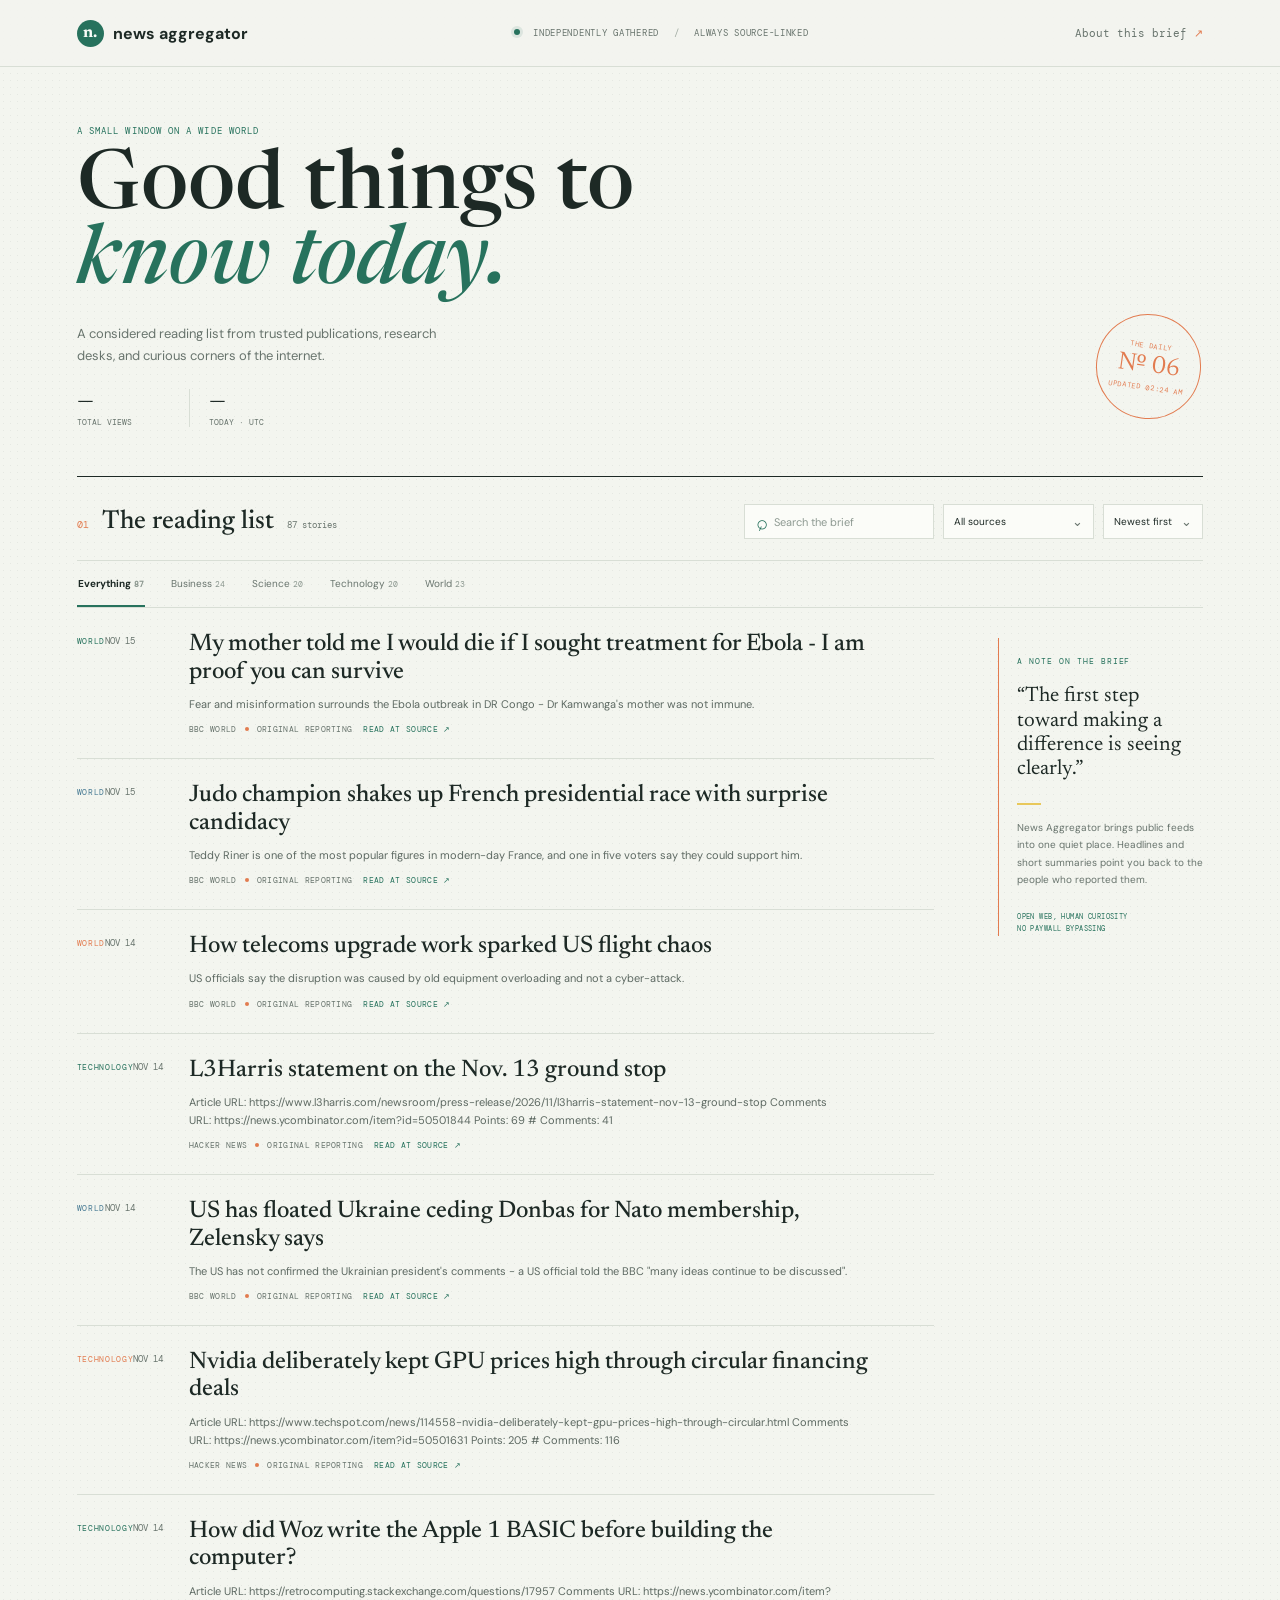
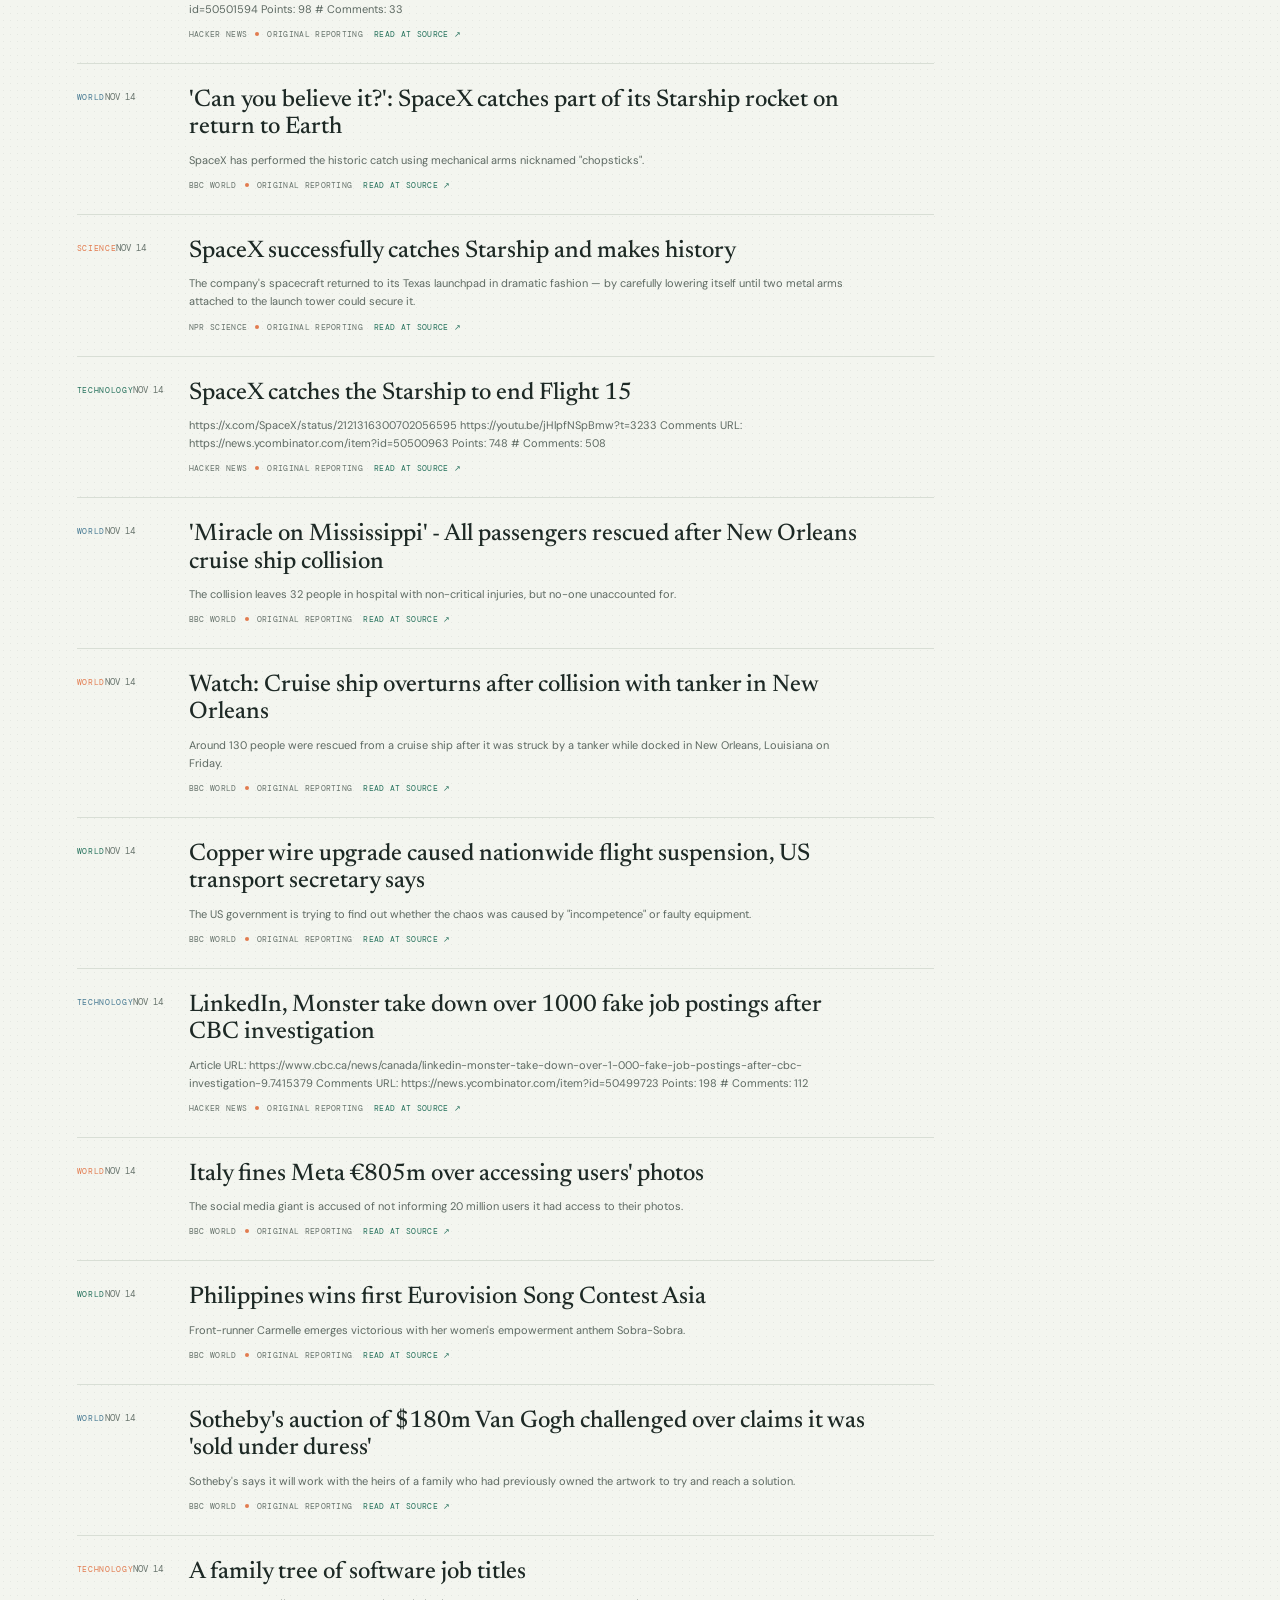
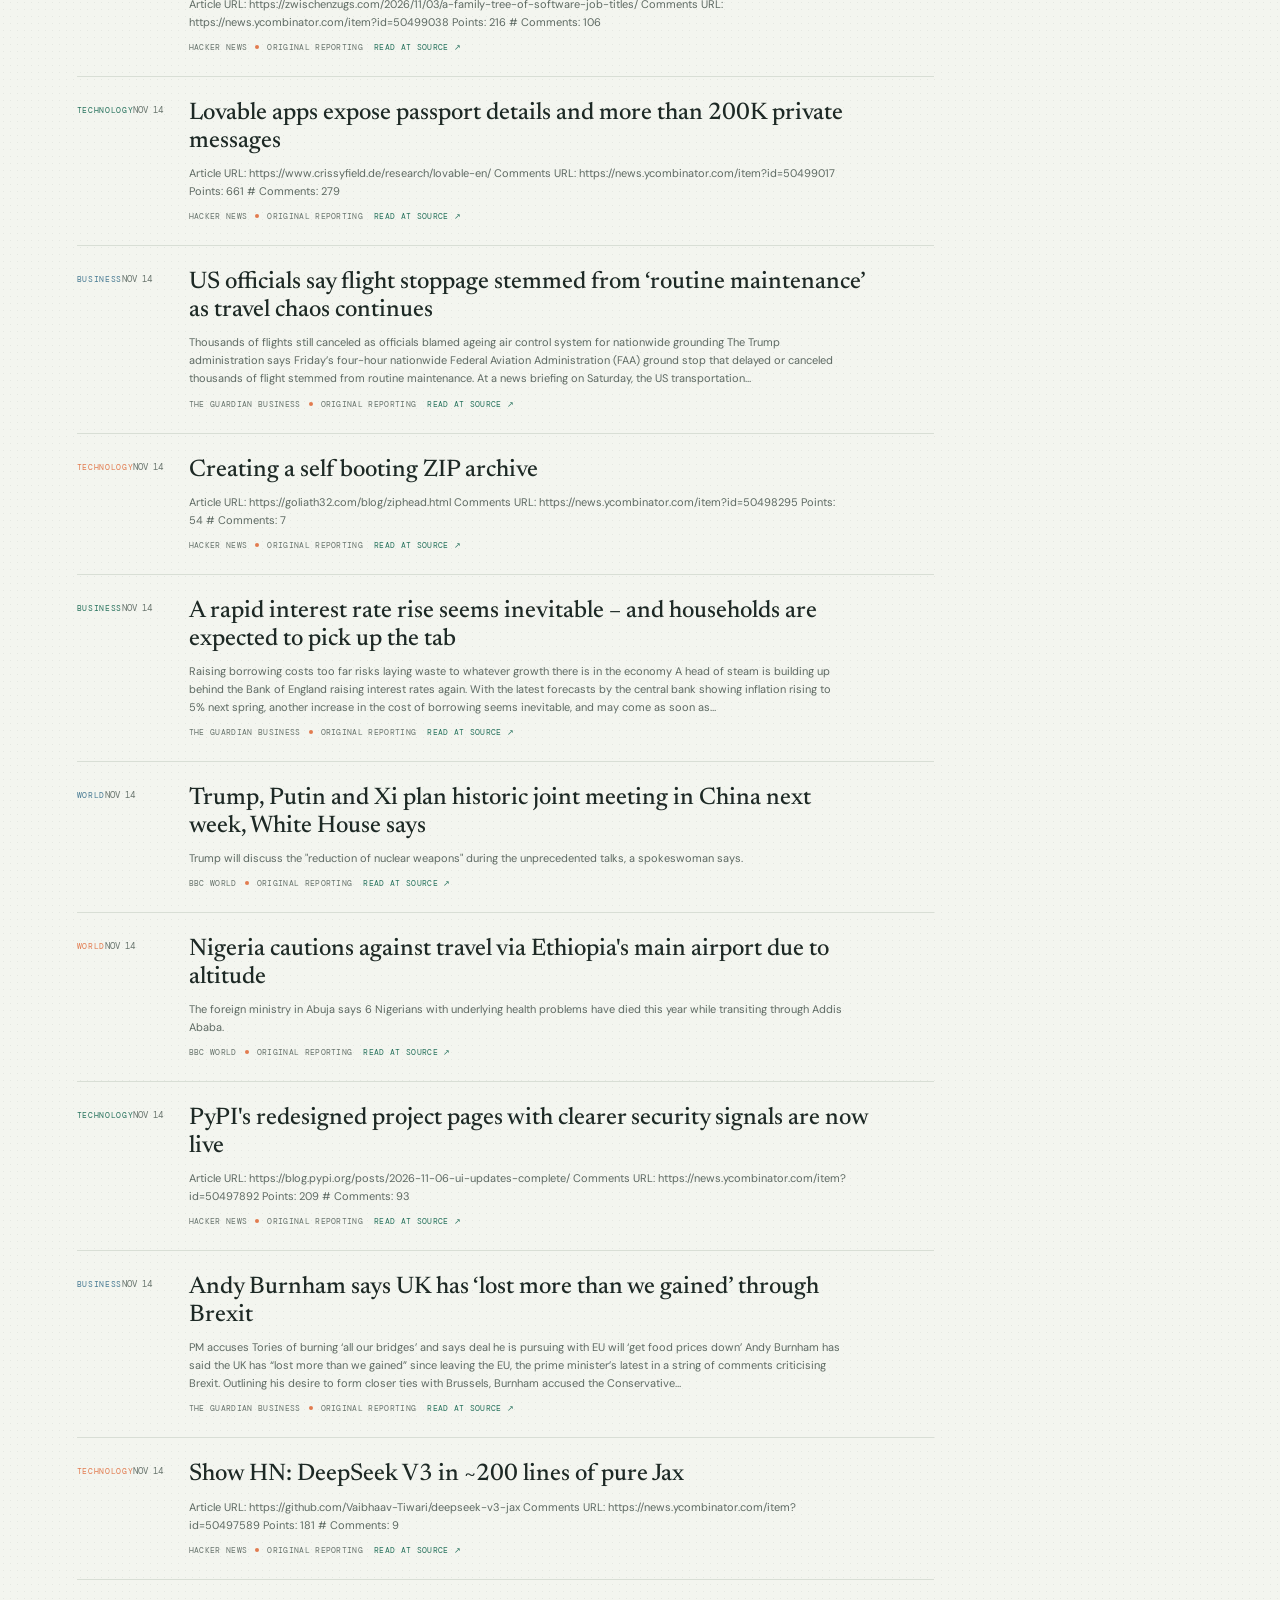
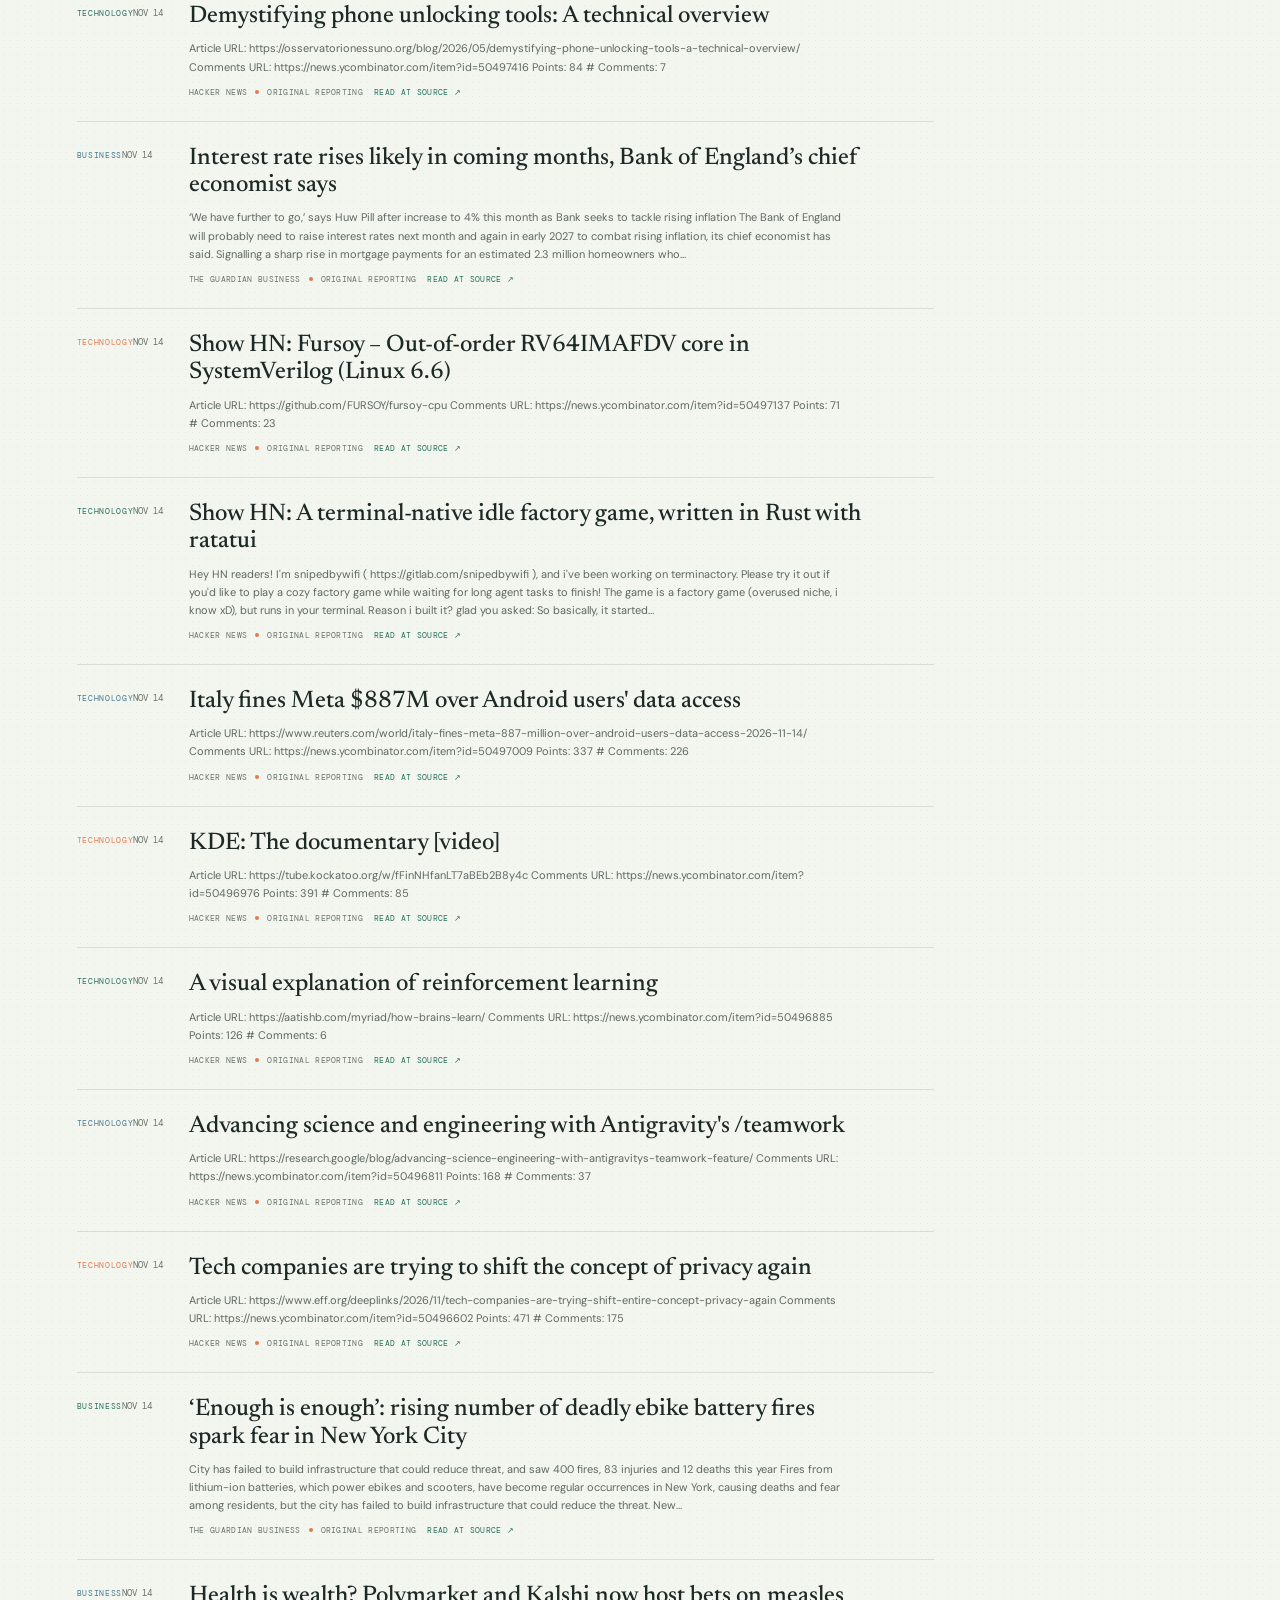
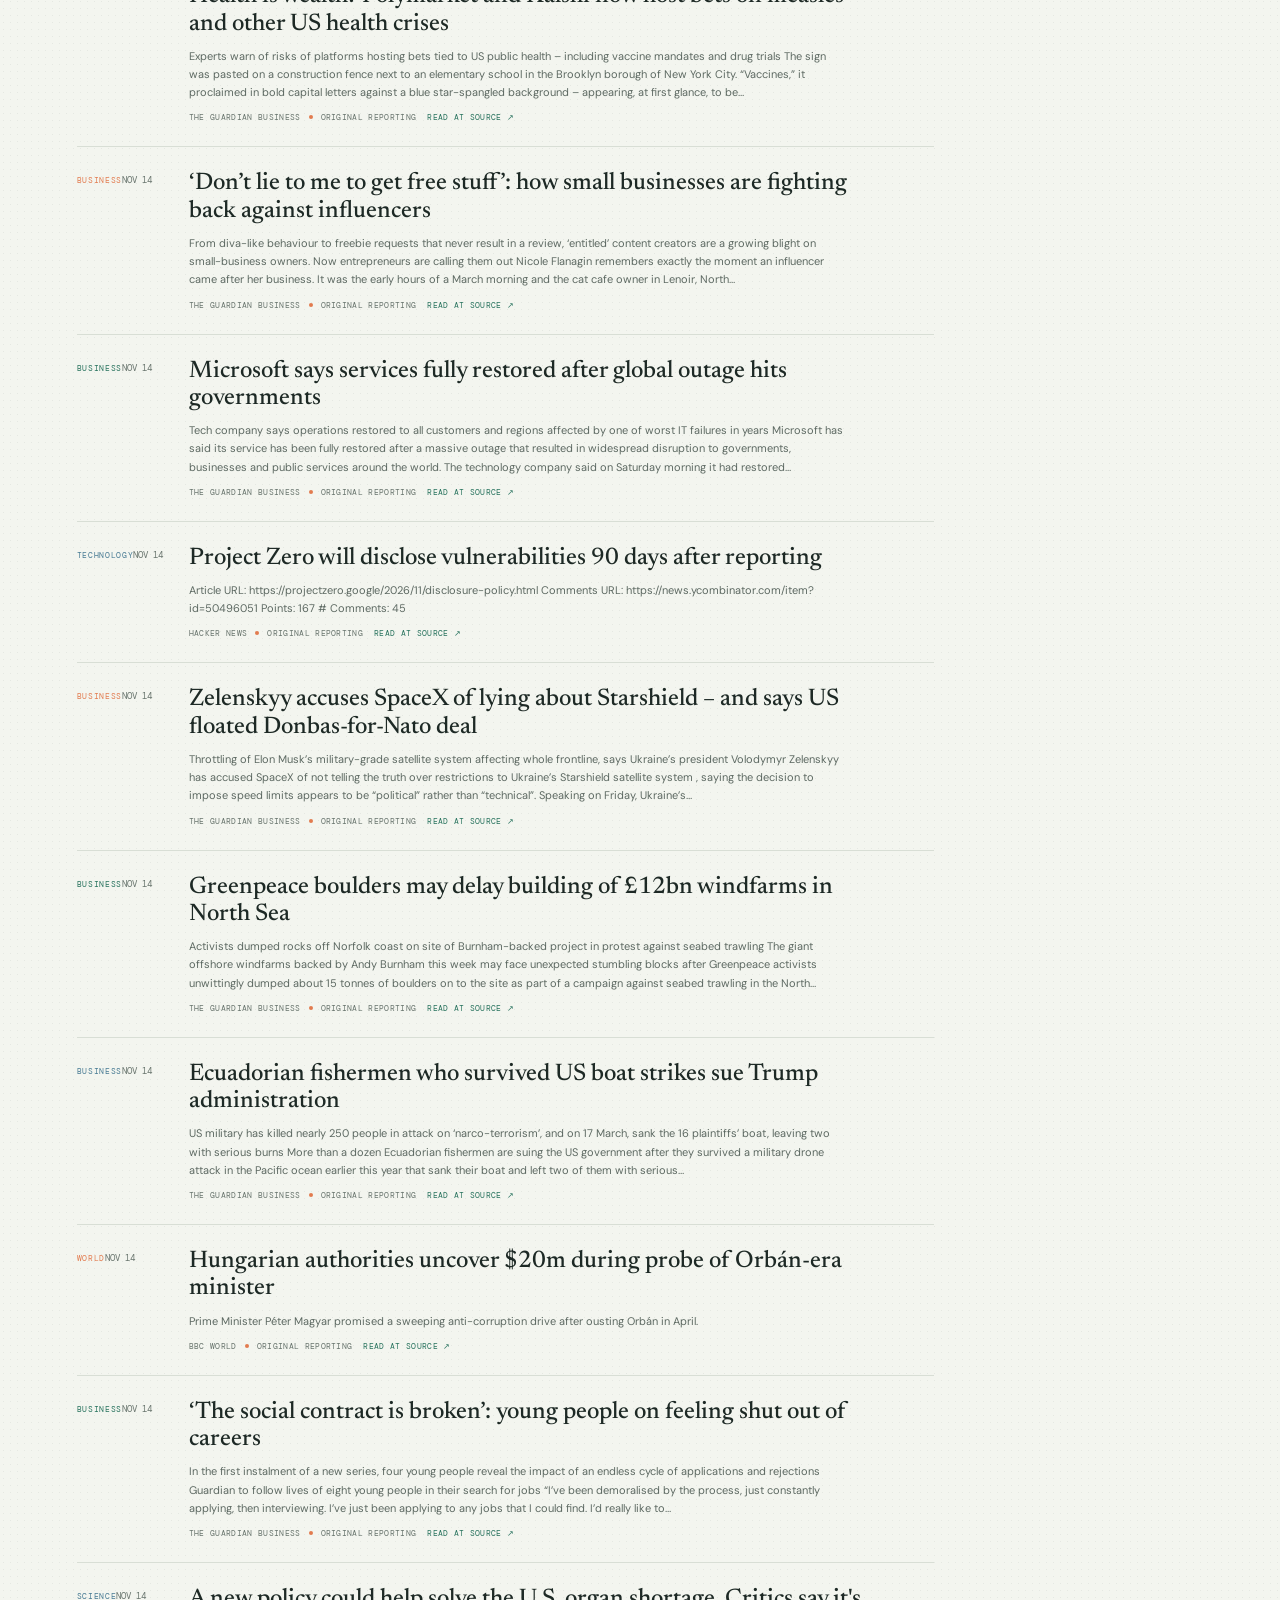
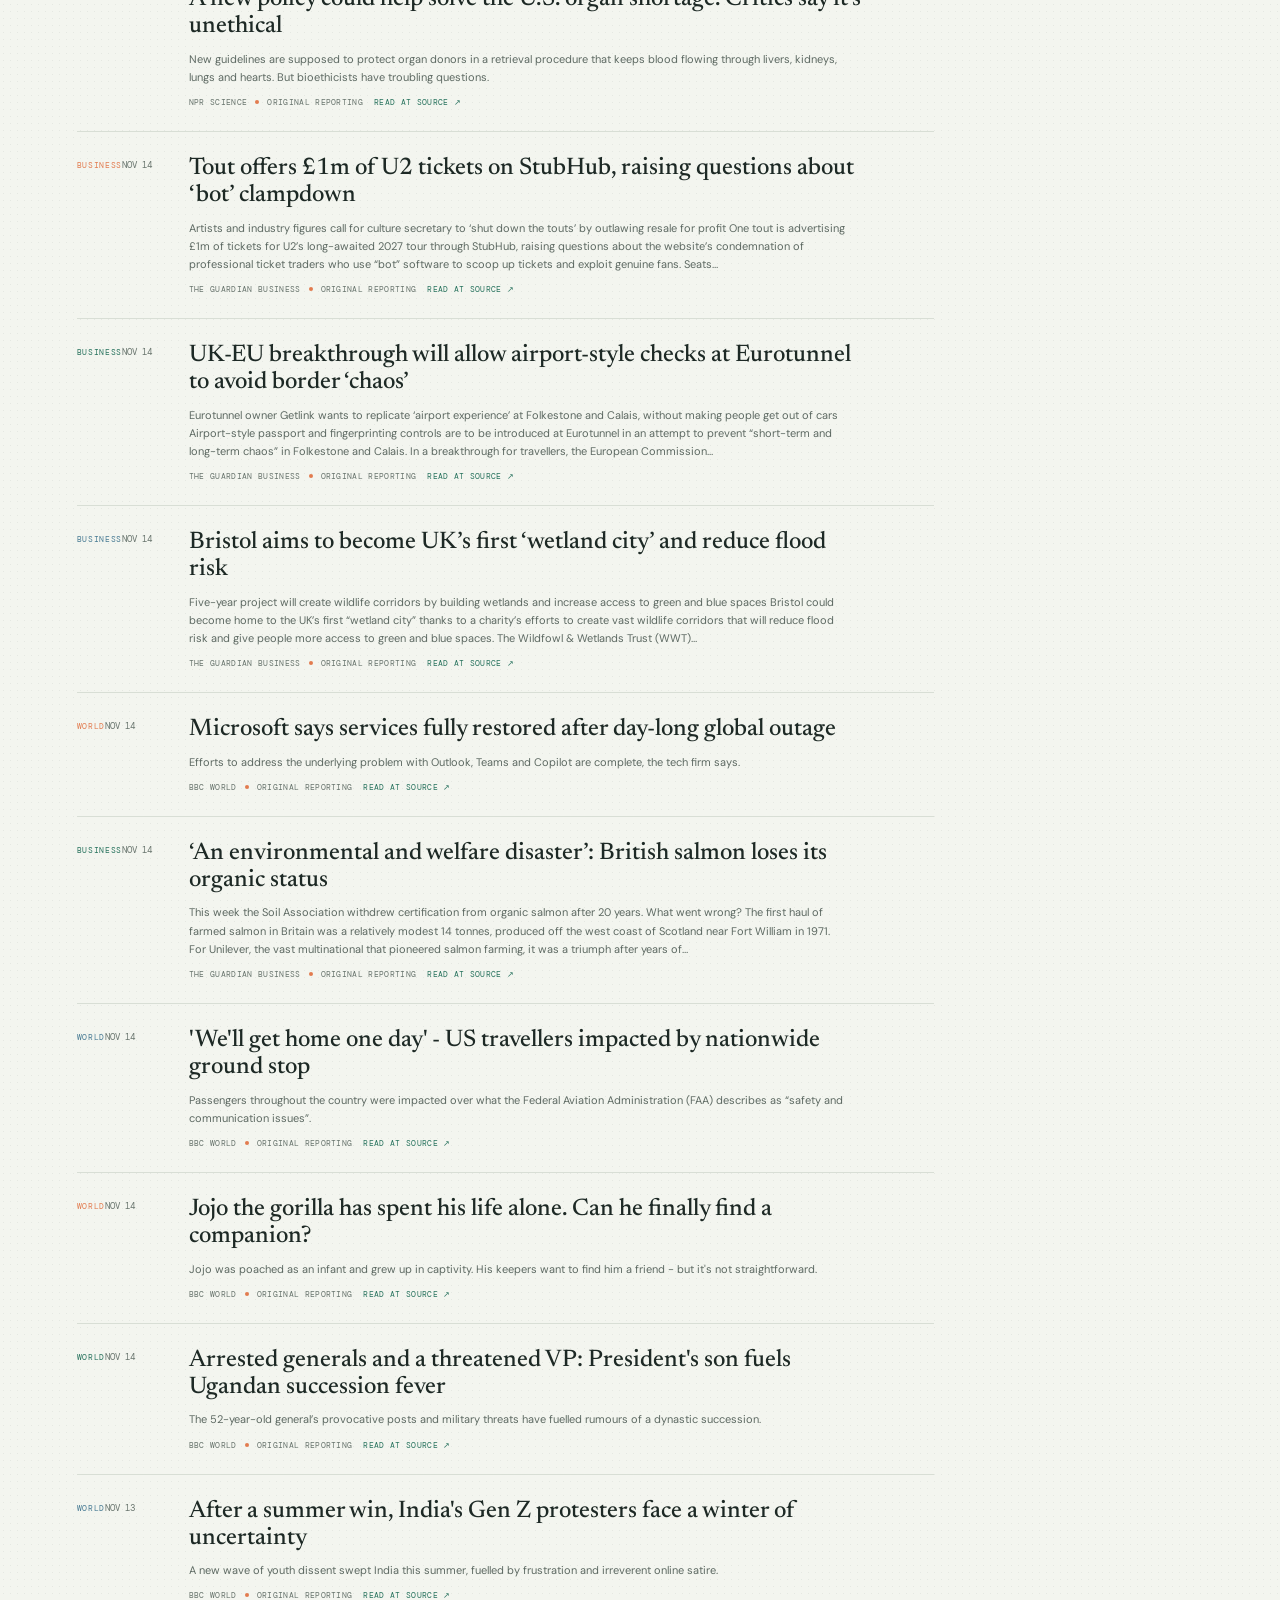
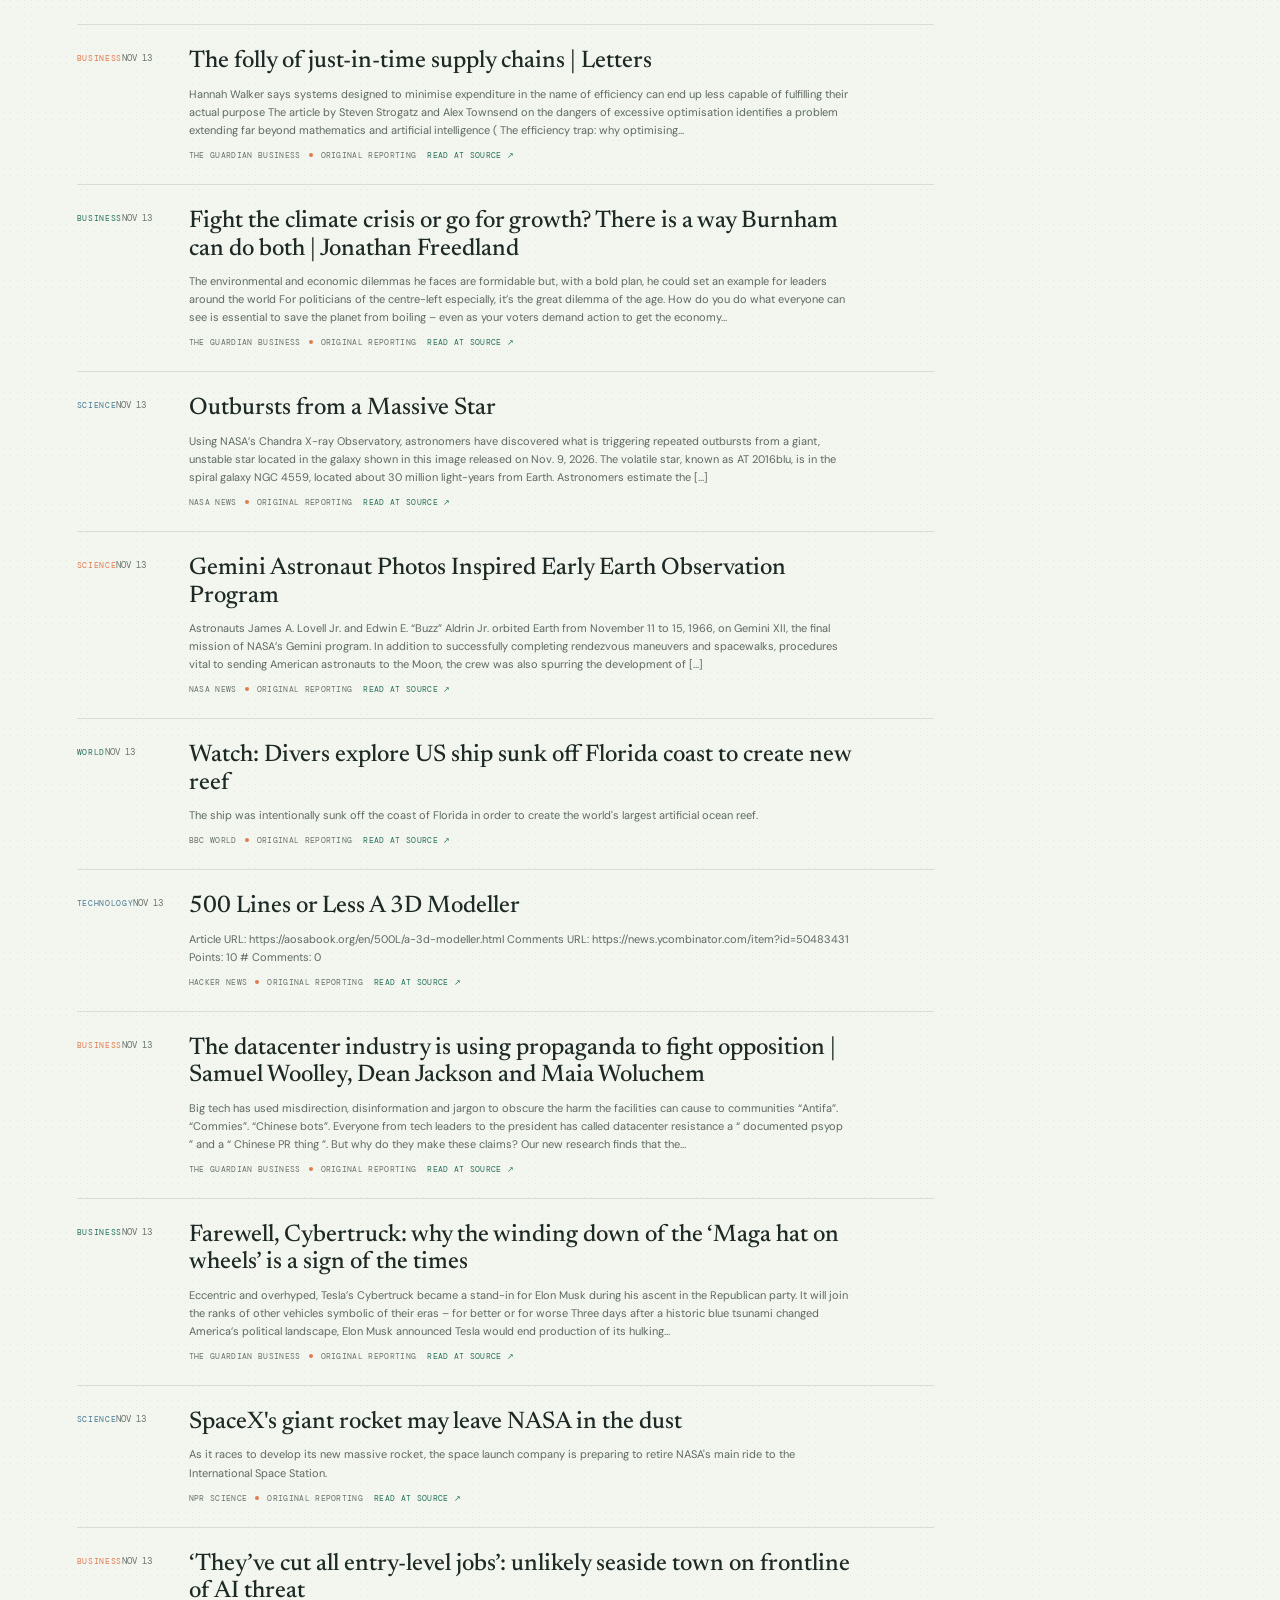
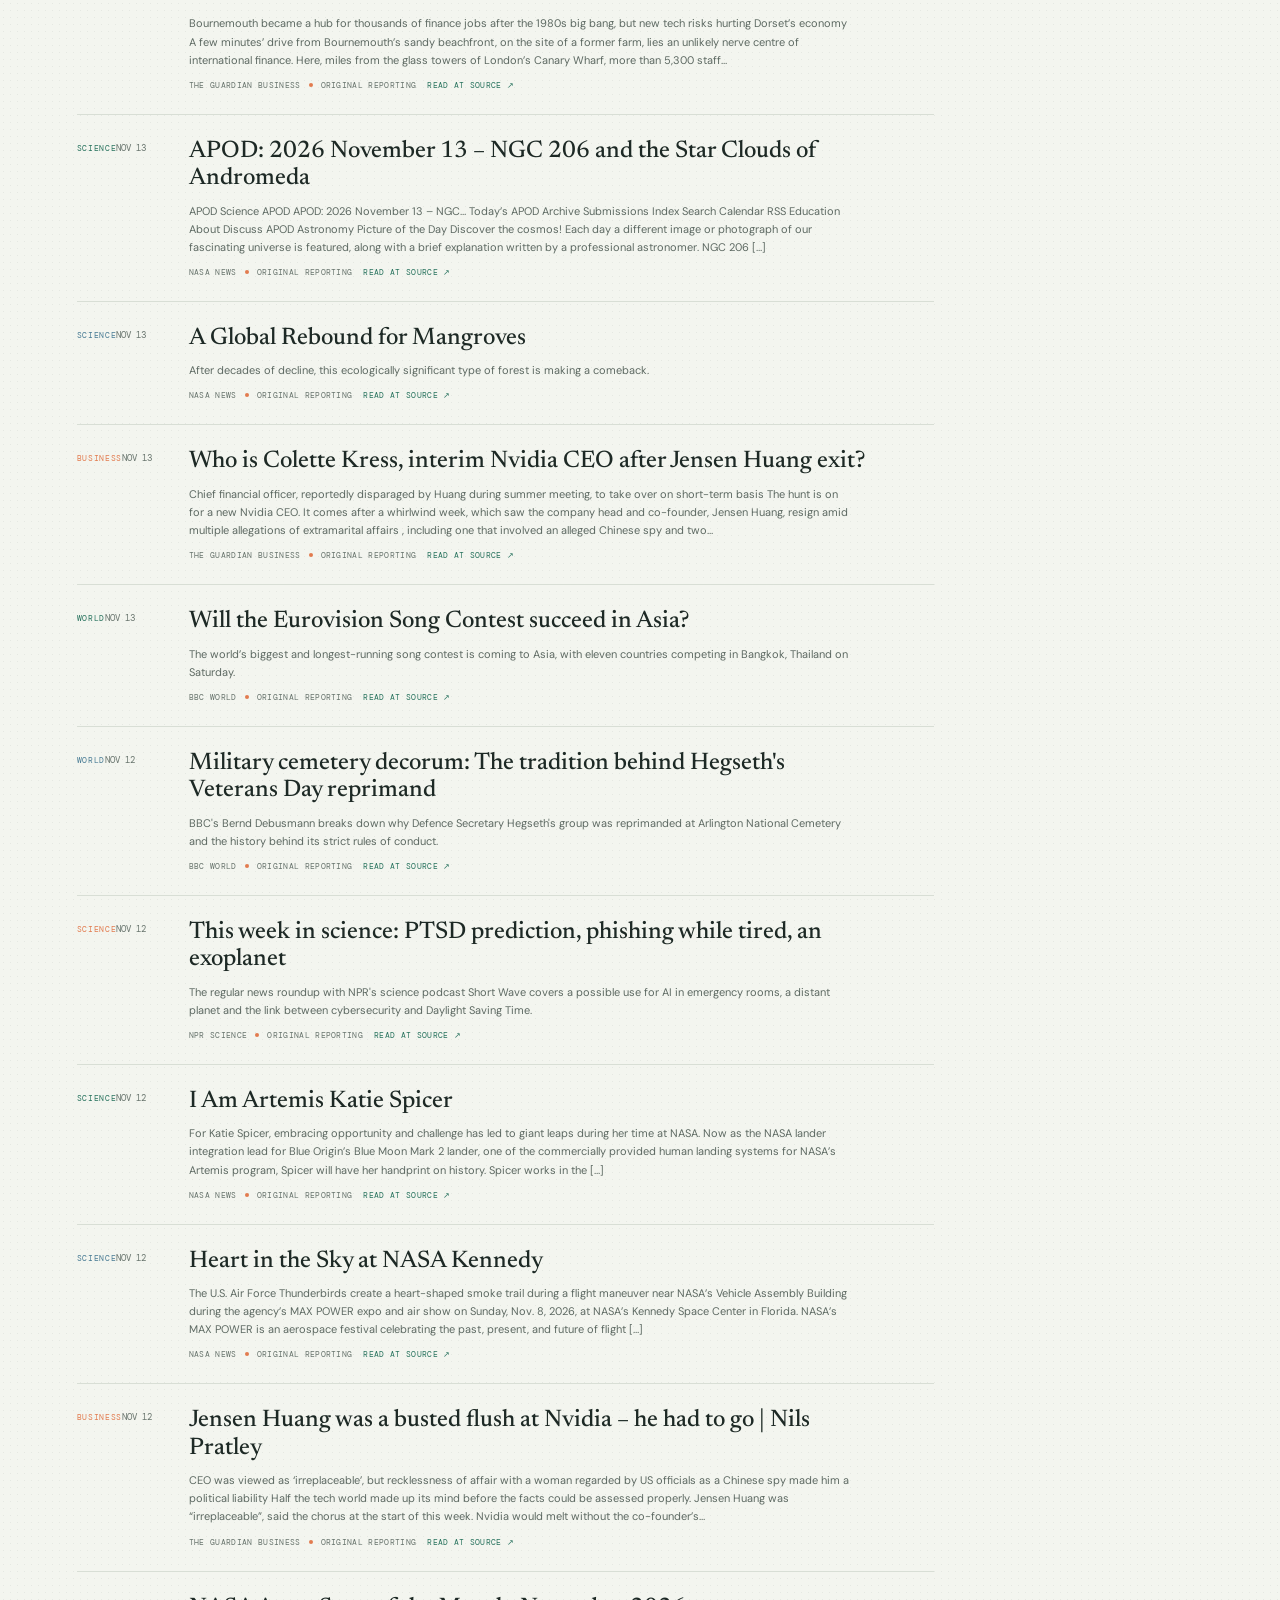
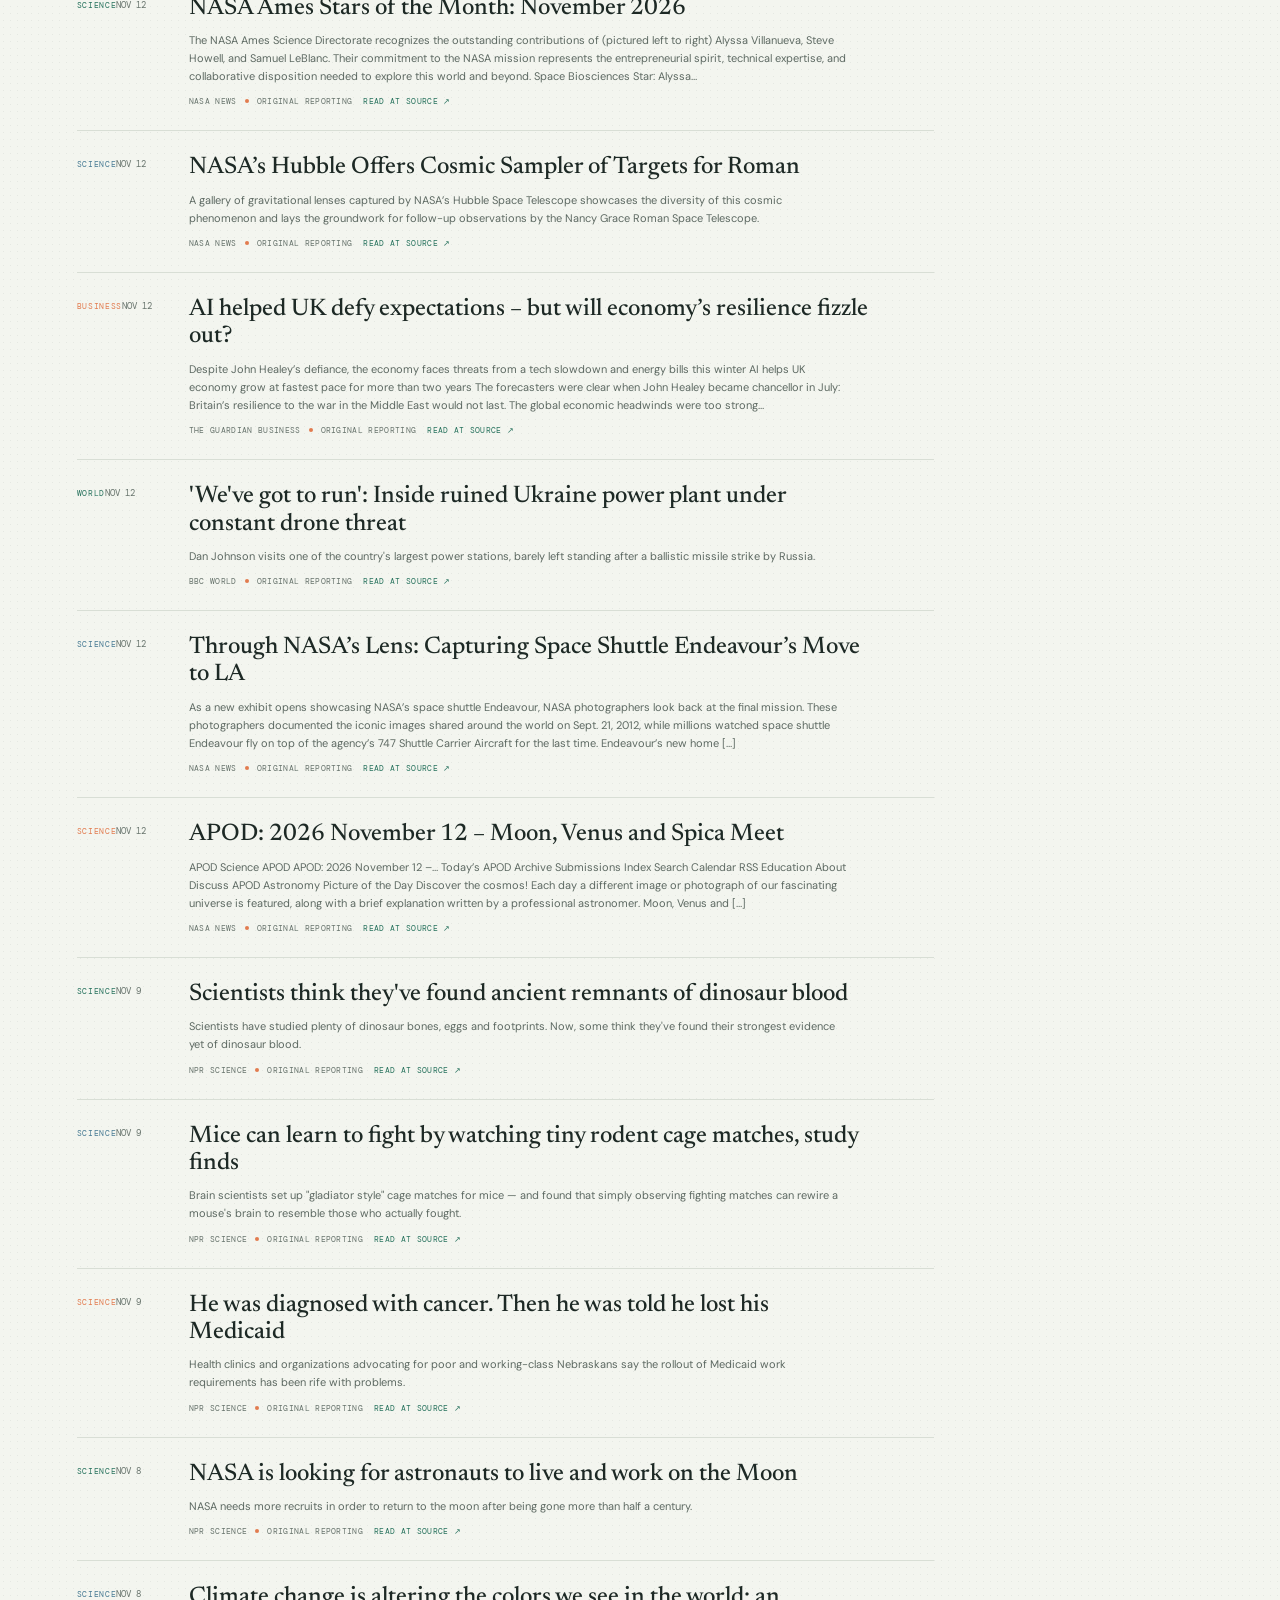
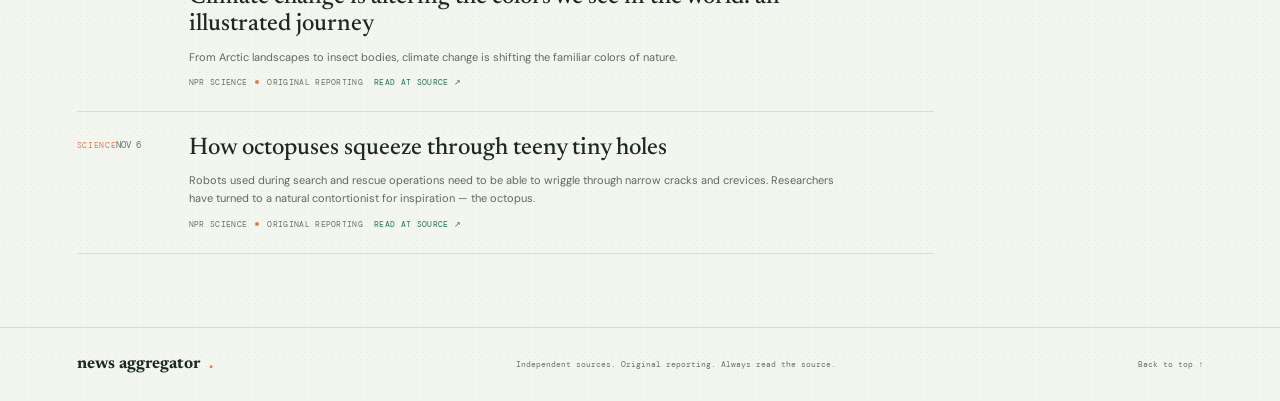
==== index.html @ 86e938bf "Set up automated news aggregator" ====
<!doctype html>
<html lang="en">
  <head>
    <meta charset="utf-8">
    <meta name="viewport" content="width=device-width, initial-scale=1">
    <meta name="theme-color" content="#f3f5ef">
    <meta name="description" content="A clear, source-linked digest from independent news and research feeds.">
    <title>News Aggregator | A better reading brief</title>
    <link rel="canonical" href="https://goodthingstoknowtoday.pages.dev/">
    <link rel="sitemap" type="application/xml" href="/sitemap.xml">
    <meta property="og:type" content="website">
    <meta property="og:title" content="News Aggregator | A better reading brief">
    <meta property="og:description" content="A source-linked reading brief from public news and research feeds.">
    <meta property="og:url" content="https://goodthingstoknowtoday.pages.dev/">
    <meta name="twitter:card" content="summary">
    <link rel="preconnect" href="https://fonts.googleapis.com">
    <link rel="preconnect" href="https://fonts.gstatic.com" crossorigin>
    <link href="https://fonts.googleapis.com/css2?family=DM+Mono:wght@400;500&family=DM+Sans:wght@400;500;600;700&family=Newsreader:opsz,wght@6..72,500;6..72,600&display=swap" rel="stylesheet">
    <link rel="stylesheet" href="styles.css">
    <script src="site-config.js" defer></script>
    <script src="app.js" defer></script>
  </head>
  <body>
    <header class="topbar">
      <a class="wordmark" href="./" aria-label="News Aggregator home"><span class="mark" aria-hidden="true">n.</span> news aggregator</a>
      <div class="topbar-note"><span class="live-dot" aria-hidden="true"></span> INDEPENDENTLY GATHERED <span class="topbar-divider">/</span> ALWAYS SOURCE-LINKED</div>
      <a class="donate-link" id="donate-link" hidden><span id="donate-label">Donate</span><span aria-hidden="true">↗</span></a>
      <a class="about-link" href="#about">About this brief <span aria-hidden="true">↗</span></a>
    </header>

    <main>
      <section class="intro" aria-labelledby="page-title">
        <div class="intro-copy">
          <p class="eyebrow">A small window on a wide world</p>
          <h1 id="page-title">Good things to<br><em>know today.</em></h1>
          <p class="intro-description">A considered reading list from trusted publications, research desks, and curious corners of the internet.</p>
          <div class="visit-stats" aria-label="Page views">
            <div class="visit-stat"><span class="visit-value" id="total-views" aria-live="polite">—</span><span class="visit-label">Total views</span></div>
            <div class="visit-stat"><span class="visit-value" id="today-views" aria-live="polite">—</span><span class="visit-label">Today · UTC</span></div>
          </div>
        </div>
        <div class="issue-stamp" aria-label="Updated from public feeds">
          <span class="stamp-top">THE DAILY</span>
          <span class="stamp-number">№ <span id="issue-number">01</span></span>
          <span class="stamp-bottom" id="updated-at">UPDATING…</span>
        </div>
      </section>

      <section class="brief" aria-label="Latest stories">
        <div class="brief-head">
          <div class="brief-title"><span class="section-index">01</span><h2>The reading list</h2><span class="story-count" id="story-count">— stories</span></div>
          <div class="controls">
            <label class="search-box"><span class="sr-only">Search stories</span><span class="search-icon" aria-hidden="true">⌕</span><input id="search" type="search" placeholder="Search the brief" autocomplete="off"></label>
            <label class="select-wrap"><span class="sr-only">Filter by source</span><select id="source-filter"><option value="all">All sources</option></select><span aria-hidden="true">⌄</span></label>
            <label class="select-wrap sort-select"><span class="sr-only">Sort stories</span><select id="sort-order"><option value="newest">Newest first</option><option value="oldest">Oldest first</option></select><span aria-hidden="true">⌄</span></label>
          </div>
        </div>

        <nav class="category-nav" id="category-nav" aria-label="Filter by category">
          <button class="category-button is-active" type="button" data-category="all" aria-pressed="true">Everything <span class="category-count" data-count="all">0</span></button>
        </nav>

        <div class="feed-layout">
          <div class="story-list" id="story-list" aria-live="polite" aria-busy="true">
            <div class="loading-state"><span class="loading-mark" aria-hidden="true"></span><p>Gathering the latest…</p></div>
          </div>
          <aside class="side-note" id="about">
            <p class="eyebrow">A note on the brief</p>
            <p class="side-quote">“The first step toward making a difference is seeing clearly.”</p>
            <div class="side-rule"></div>
            <p class="side-copy">News Aggregator brings public feeds into one quiet place. Headlines and short summaries point you back to the people who reported them.</p>
            <p class="side-meta">OPEN WEB, HUMAN CURIOSITY<br>NO PAYWALL BYPASSING</p>
          </aside>
        </div>
        <div class="empty-state" id="empty-state" hidden>
          <span class="empty-symbol" aria-hidden="true">∅</span>
          <h3>No stories in this corner.</h3>
          <p>Try a different search or category.</p>
          <button type="button" id="reset-filters">Clear filters</button>
        </div>
        <div class="error-state" id="error-state" hidden>
          <h3>The brief hasn’t arrived yet.</h3>
          <p>There may be a temporary connection issue. Try refreshing in a moment.</p>
          <button type="button" id="retry-load">Try again</button>
        </div>
      </section>
    </main>

    <footer class="footer">
      <a class="footer-mark" href="./">news aggregator<span>.</span></a>
      <p>Independent sources. Original reporting. Always read the source.</p>
      <a class="back-top" href="#page-title">Back to top ↑</a>
    </footer>
  </body>
</html>
---- styles.css ----
:root {
  color-scheme: light;
  --paper: #f3f5ef;
  --ink: #1d2925;
  --muted: #68746d;
  --line: #d8ded5;
  --green: #27725d;
  --orange: #e27b4f;
  --blue: #477a93;
  --yellow: #e8c85b;
  --white: #fbfcf8;
  --sans: "DM Sans", "Segoe UI", sans-serif;
  --serif: "Newsreader", Georgia, serif;
  --mono: "DM Mono", Consolas, monospace;
}

* { box-sizing: border-box; }
html { scroll-behavior: smooth; }
body {
  margin: 0;
  color: var(--ink);
  background-color: var(--paper);
  background-image: radial-gradient(#8b9b8e22 0.65px, transparent 0.65px);
  background-size: 7px 7px;
  font-family: var(--sans);
  -webkit-font-smoothing: antialiased;
}
a { color: inherit; }
button, input, select { font: inherit; }
button:focus-visible, a:focus-visible, input:focus-visible, select:focus-visible { outline: 2px solid var(--orange); outline-offset: 3px; }
.sr-only { position: absolute; width: 1px; height: 1px; padding: 0; margin: -1px; overflow: hidden; clip: rect(0, 0, 0, 0); white-space: nowrap; border: 0; }

.topbar {
  height: 67px;
  padding: 0 clamp(22px, 6vw, 88px);
  border-bottom: 1px solid var(--line);
  display: flex;
  align-items: center;
  justify-content: space-between;
  background: #f3f5efeb;
}
.wordmark, .footer-mark { display: inline-flex; align-items: center; gap: 9px; text-decoration: none; font-weight: 700; font-size: 16px; letter-spacing: 0; }
.mark { width: 27px; height: 27px; display: grid; place-items: center; border-radius: 50%; color: var(--white); background: var(--green); font-family: var(--serif); font-size: 17px; }
.topbar-note, .about-link, .eyebrow, .stamp-top, .stamp-bottom, .section-index, .story-meta, .story-category, .side-meta { font-family: var(--mono); letter-spacing: 0; }
.topbar-note { color: var(--muted); font-size: 9px; letter-spacing: .08em; }
.topbar-divider { padding: 0 9px; color: #a0aaa1; }
.live-dot { display: inline-block; width: 6px; height: 6px; margin-right: 7px; border-radius: 50%; background: var(--green); vertical-align: 1px; box-shadow: 0 0 0 3px #27725d1c; }
.about-link { text-decoration: none; color: var(--muted); font-size: 11px; }
.about-link span { color: var(--orange); }
.donate-link { display: inline-flex; align-items: center; gap: 7px; padding: 7px 10px; border: 1px solid var(--orange); color: #a64e2c; text-decoration: none; font-size: 10px; white-space: nowrap; }
.donate-link:hover { color: var(--white); background: var(--orange); }
.donate-link[hidden] { display: none; }

main { max-width: 1280px; margin: 0 auto; padding: 0 clamp(22px, 6vw, 88px); }
.intro { min-height: 313px; padding: 58px 0 49px; display: flex; justify-content: space-between; align-items: flex-end; border-bottom: 1px solid var(--ink); animation: arrive .55s ease-out both; }
.eyebrow { margin: 0 0 15px; color: var(--green); text-transform: uppercase; font-size: 9px; letter-spacing: .12em; }
h1 { margin: 0; font-family: var(--serif); font-size: clamp(52px, 6.7vw, 82px); line-height: .91; font-weight: 500; letter-spacing: 0; }
h1 em { color: var(--green); font-weight: 500; }
.intro-description { max-width: 390px; margin: 22px 0 0; color: var(--muted); font-size: 13px; line-height: 1.7; }
.visit-stats { display: flex; align-items: flex-start; gap: 20px; margin-top: 22px; }
.visit-stat { min-width: 92px; display: flex; flex-direction: column; gap: 3px; }
.visit-stat + .visit-stat { padding-left: 19px; border-left: 1px solid var(--line); }
.visit-value { font-family: var(--serif); font-size: 25px; line-height: 1; font-variant-numeric: tabular-nums; }
.visit-label { color: var(--muted); font-family: var(--mono); font-size: 8px; text-transform: uppercase; }
.issue-stamp { min-width: 105px; height: 105px; margin: 0 2px 8px 30px; border: 1px solid var(--orange); border-radius: 50%; display: flex; flex-direction: column; align-items: center; justify-content: center; color: var(--orange); transform: rotate(8deg); }
.stamp-top, .stamp-bottom { font-size: 7px; letter-spacing: .1em; }
.stamp-number { margin: 4px 0; font-family: var(--serif); font-size: 25px; }

.brief { padding: 27px 0 73px; }
.brief-head { display: flex; align-items: center; justify-content: space-between; gap: 22px; }
.brief-title { display: flex; align-items: baseline; gap: 13px; white-space: nowrap; }
.section-index { color: var(--orange); font-size: 10px; }
h2 { margin: 0; font-family: var(--serif); font-size: 26px; font-weight: 500; letter-spacing: 0; }
.story-count { color: var(--muted); font-family: var(--mono); font-size: 9px; }
.controls { display: flex; align-items: center; gap: 9px; }
.search-box, .select-wrap { height: 35px; border: 1px solid var(--line); background: var(--white); display: inline-flex; align-items: center; }
.search-box { width: 190px; padding: 0 10px; gap: 7px; }
.search-icon { color: var(--green); font-size: 20px; line-height: 1; transform: rotate(-20deg); }
.search-box input { width: 100%; min-width: 0; padding: 0; border: 0; outline: 0; color: var(--ink); background: transparent; font-size: 11px; }
.search-box input::placeholder { color: #8d9991; }
.select-wrap { position: relative; padding: 0 10px; gap: 9px; }
.select-wrap select { max-width: 130px; appearance: none; border: 0; outline: 0; color: var(--ink); background: transparent; font-size: 10px; cursor: pointer; }
.select-wrap > span:last-child { color: var(--muted); pointer-events: none; font-size: 13px; }
.sort-select select { max-width: 95px; }
.category-nav { min-height: 48px; margin-top: 21px; border-top: 1px solid var(--line); border-bottom: 1px solid var(--line); display: flex; align-items: stretch; gap: 25px; overflow-x: auto; scrollbar-width: thin; }
.category-button { flex: 0 0 auto; padding: 0 1px; border: 0; border-bottom: 2px solid transparent; color: var(--muted); background: transparent; font-size: 10px; cursor: pointer; }
.category-button.is-active { border-bottom-color: var(--green); color: var(--ink); font-weight: 700; }
.category-count { margin-left: 3px; color: #8c9890; font-family: var(--mono); font-size: 8px; }
.feed-layout { display: grid; grid-template-columns: minmax(0, 1fr) 205px; column-gap: clamp(28px, 5vw, 72px); }
.story-list { min-width: 0; }
.story-card { position: relative; padding: 23px 0 24px; border-bottom: 1px solid var(--line); display: grid; grid-template-columns: 90px minmax(0, 1fr); column-gap: 22px; animation: arrive .35s ease-out both; }
.story-card:nth-child(2) { animation-delay: .04s; }
.story-card:nth-child(3) { animation-delay: .08s; }
.story-meta { padding-top: 3px; color: var(--muted); font-size: 9px; line-height: 1.7; }
.story-category { display: inline-block; margin-bottom: 8px; color: var(--green); text-transform: uppercase; font-size: 8px; letter-spacing: .08em; }
.story-card:nth-child(3n) .story-category { color: var(--orange); }
.story-card:nth-child(3n + 2) .story-category { color: var(--blue); }
.story-body { min-width: 0; }
.story-title { max-width: 680px; margin: 0; font-family: var(--serif); font-size: 24px; line-height: 1.14; font-weight: 500; letter-spacing: 0; }
.story-title a { text-decoration: none; text-decoration-color: var(--orange); text-decoration-thickness: 1px; text-underline-offset: 3px; }
.story-title a:hover { text-decoration: underline; }
.story-excerpt { max-width: 660px; margin: 9px 0 11px; color: #5d6962; font-size: 11px; line-height: 1.65; }
.story-source { display: flex; align-items: center; flex-wrap: wrap; gap: 8px; color: var(--muted); font-family: var(--mono); font-size: 8px; text-transform: uppercase; letter-spacing: .04em; }
.source-dot { width: 4px; height: 4px; border-radius: 50%; background: var(--orange); }
.read-link { margin-left: 3px; color: var(--green); text-decoration: none; font-size: 8px; }
.read-link:hover { text-decoration: underline; }
.side-note { align-self: start; margin-top: 30px; padding: 18px 0 0 18px; border-left: 1px solid var(--orange); }
.side-note .eyebrow { margin-bottom: 19px; font-size: 8px; }
.side-quote { margin: 0; font-family: var(--serif); font-size: 21px; line-height: 1.16; }
.side-rule { width: 24px; height: 2px; margin: 20px 0 14px; background: var(--yellow); }
.side-copy { margin: 0; color: var(--muted); font-size: 10px; line-height: 1.75; }
.side-meta { margin: 22px 0 0; color: var(--green); font-size: 7px; line-height: 1.8; letter-spacing: .06em; }
.loading-state { padding: 70px 0; display: flex; align-items: center; justify-content: center; gap: 11px; color: var(--muted); font-size: 11px; }
.loading-state p { margin: 0; }
.loading-mark { width: 13px; height: 13px; border: 1px solid var(--line); border-top-color: var(--green); border-radius: 50%; animation: spin .7s linear infinite; }
.empty-state, .error-state { padding: 65px 15px; text-align: center; }
.empty-symbol { color: var(--orange); font-family: var(--serif); font-size: 32px; }
.empty-state h3, .error-state h3 { margin: 8px 0; font-family: var(--serif); font-size: 24px; font-weight: 500; }
.empty-state p, .error-state p { color: var(--muted); font-size: 11px; }
.empty-state button, .error-state button { margin-top: 8px; padding: 8px 12px; border: 1px solid var(--green); color: var(--green); background: transparent; font-size: 10px; cursor: pointer; }
.footer { min-height: 74px; padding: 16px clamp(22px, 6vw, 88px); border-top: 1px solid var(--line); display: flex; align-items: center; justify-content: space-between; gap: 15px; }
.footer-mark { font-family: var(--serif); font-size: 17px; }
.footer-mark span { color: var(--orange); }
.footer p, .back-top { color: var(--muted); font-family: var(--mono); font-size: 8px; }
.back-top { text-decoration: none; }

@keyframes spin { to { transform: rotate(360deg); } }
@keyframes arrive { from { opacity: 0; transform: translateY(7px); } to { opacity: 1; transform: translateY(0); } }

@media (max-width: 850px) {
  .topbar { padding-right: 25px; padding-left: 25px; }
  main { padding-right: 25px; padding-left: 25px; }
  .feed-layout { grid-template-columns: minmax(0, 1fr) 175px; column-gap: 27px; }
  .brief-head { align-items: flex-start; flex-direction: column; gap: 14px; }
  .controls { width: 100%; }
  .search-box { flex: 1; }
}
@media (max-width: 620px) {
  .topbar { height: 58px; padding: 0 18px; }
  .topbar-note { display: none; }
  .donate-link { padding: 6px 7px; font-size: 9px; }
  main { padding: 0 19px; }
  .intro { min-height: 270px; padding: 45px 0 34px; align-items: flex-end; }
  h1 { font-size: 57px; }
  .intro-description { max-width: 275px; margin-top: 17px; font-size: 11px; }
  .visit-stats { margin-top: 17px; }
  .visit-stat { min-width: 82px; }
  .visit-value { font-size: 22px; }
  .issue-stamp { min-width: 72px; height: 72px; margin: 0 0 4px 10px; }
  .stamp-top, .stamp-bottom { font-size: 5px; }
  .stamp-number { margin: 2px 0; font-size: 18px; }
  .brief { padding-top: 22px; }
  .brief-title { gap: 9px; }
  h2 { font-size: 24px; }
  .controls { flex-wrap: wrap; }
  .search-box { flex-basis: 100%; }
  .select-wrap { flex: 1; justify-content: space-between; }
  .select-wrap select { max-width: calc(100% - 13px); }
  .sort-select select { max-width: calc(100% - 13px); }
  .category-nav { gap: 19px; }
  .feed-layout { display: block; }
  .story-card { grid-template-columns: 1fr; gap: 8px; padding: 19px 0 21px; }
  .story-meta { display: flex; align-items: center; gap: 9px; padding: 0; }
  .story-category { margin: 0; }
  .story-title { font-size: 22px; }
  .story-excerpt { font-size: 10px; }
  .side-note { margin: 30px 0 0; padding: 14px 0 4px 15px; }
  .side-quote { max-width: 310px; font-size: 19px; }
  .side-copy { max-width: 340px; }
  .side-meta { margin-top: 13px; }
  .footer { padding: 16px 19px; flex-wrap: wrap; }
  .footer p { order: 3; width: 100%; margin: 0; }
}
@media (prefers-reduced-motion: reduce) {
  *, *::before, *::after { scroll-behavior: auto !important; animation-duration: .01ms !important; animation-iteration-count: 1 !important; }
}
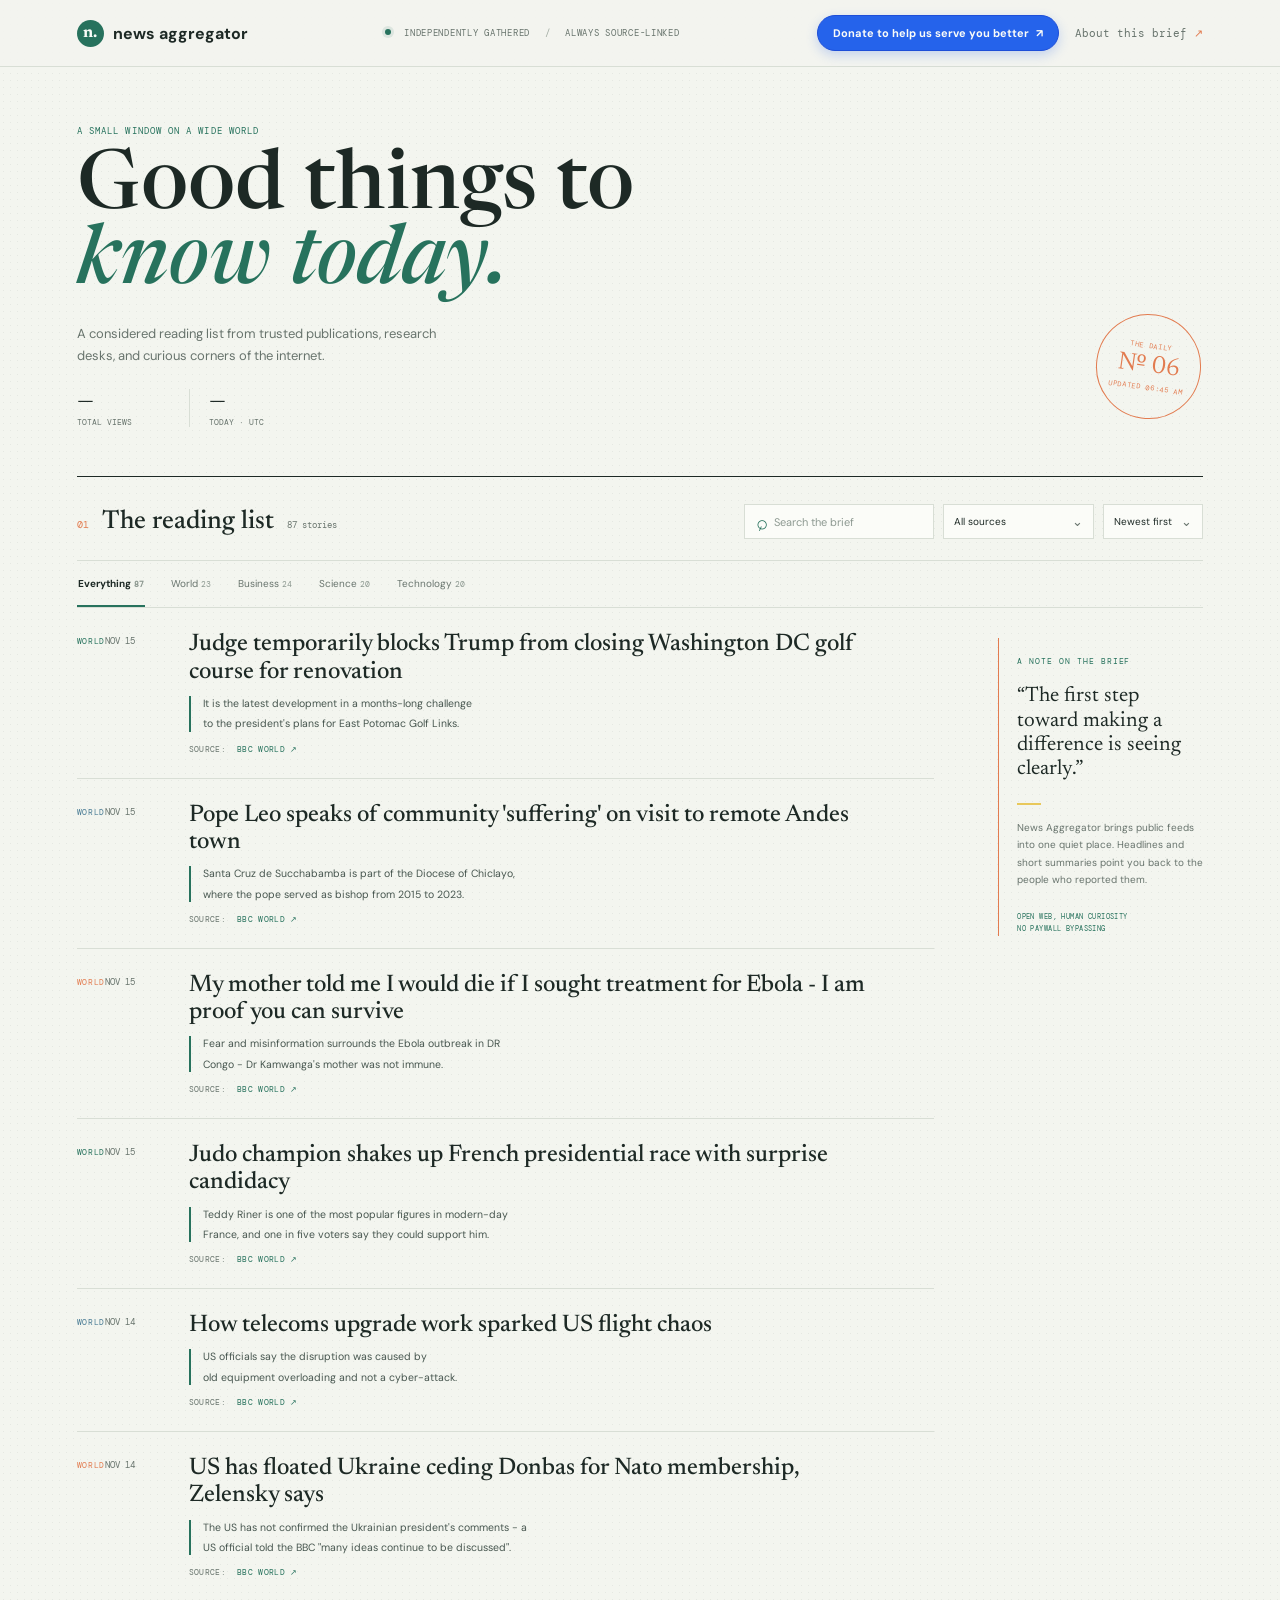
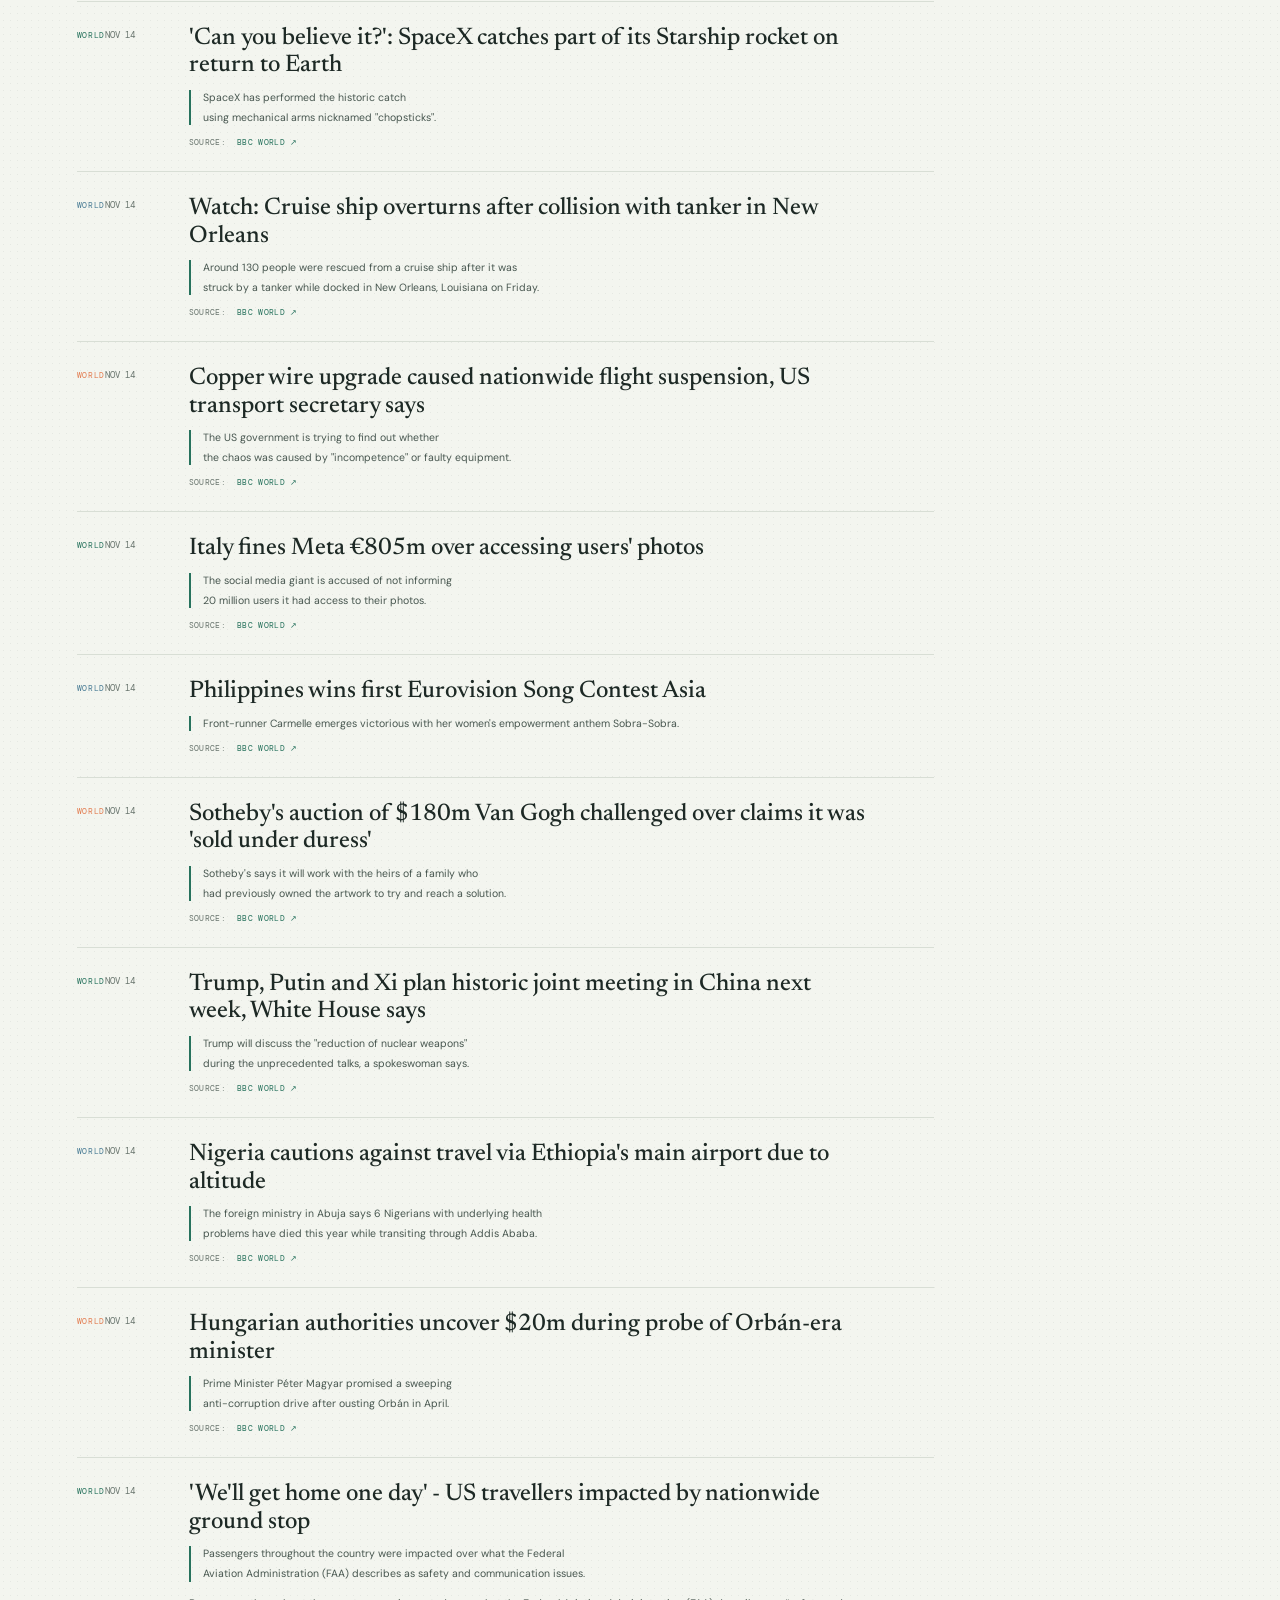
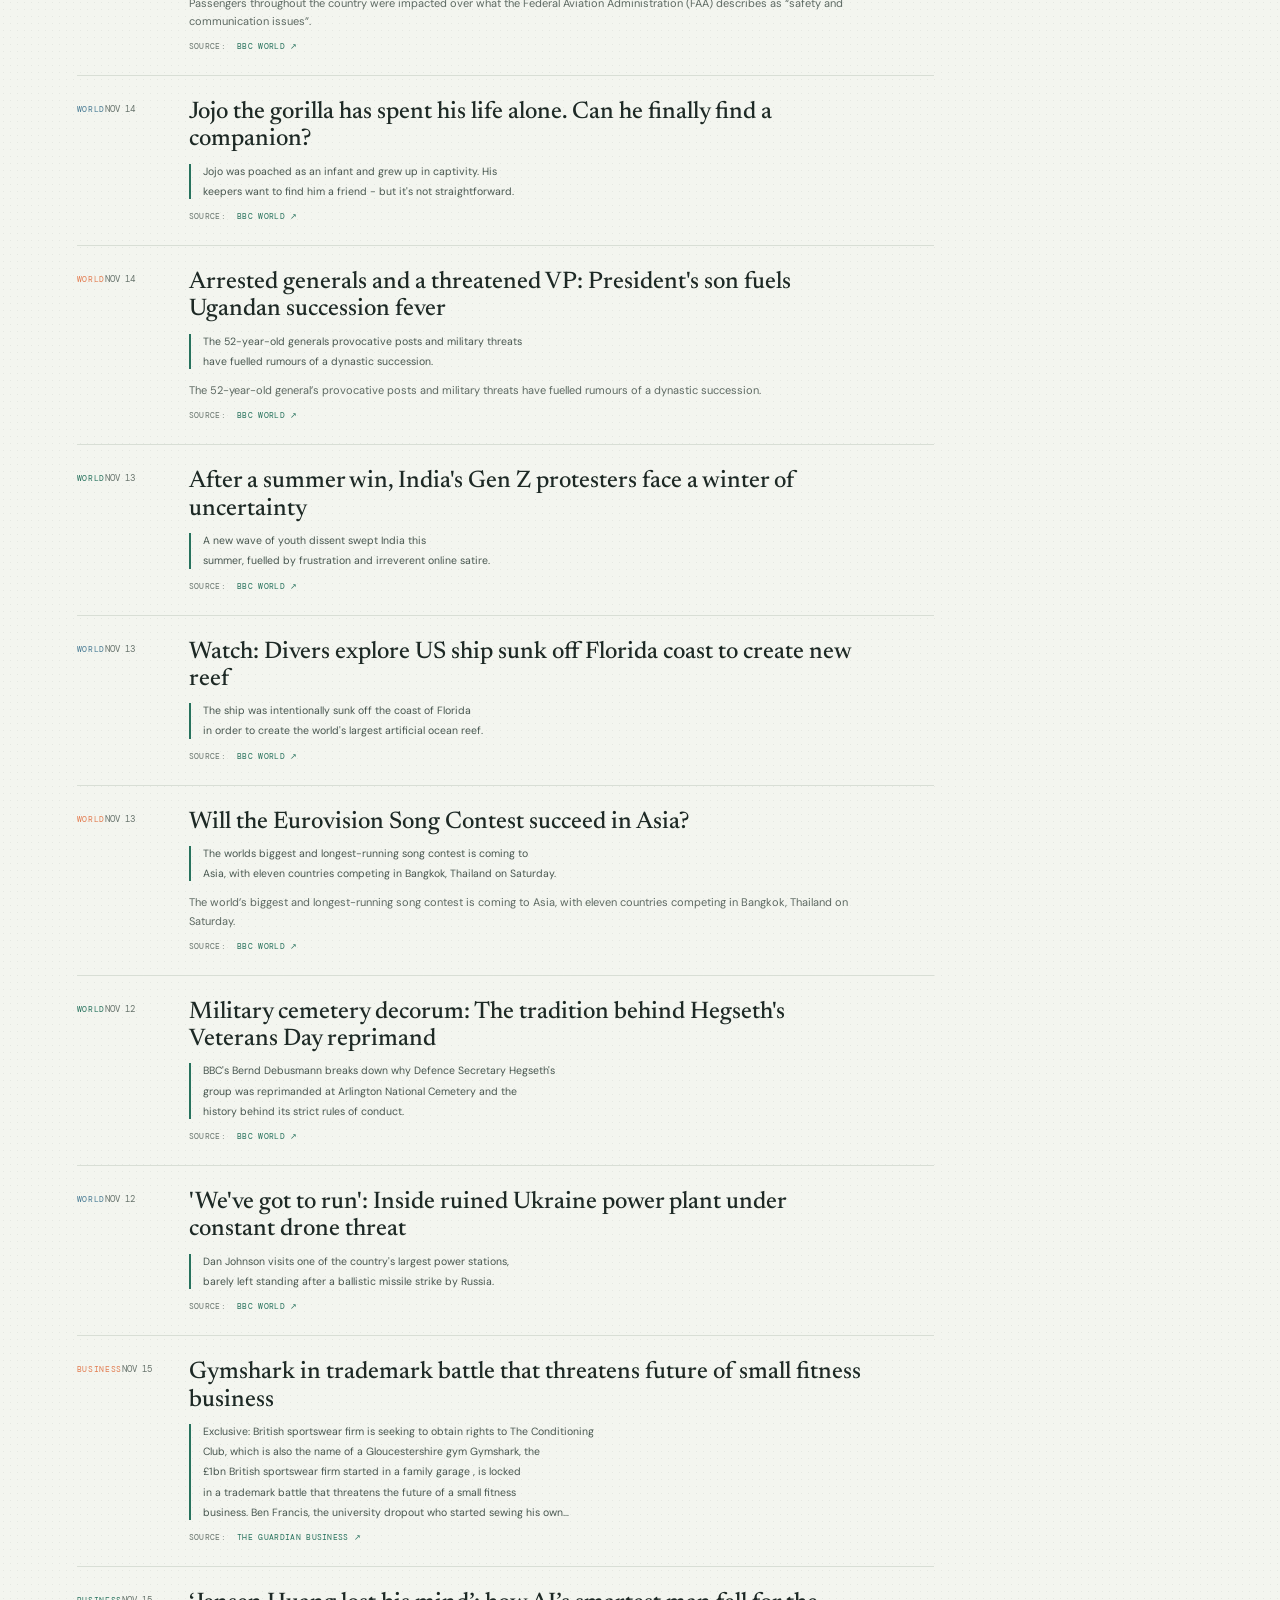
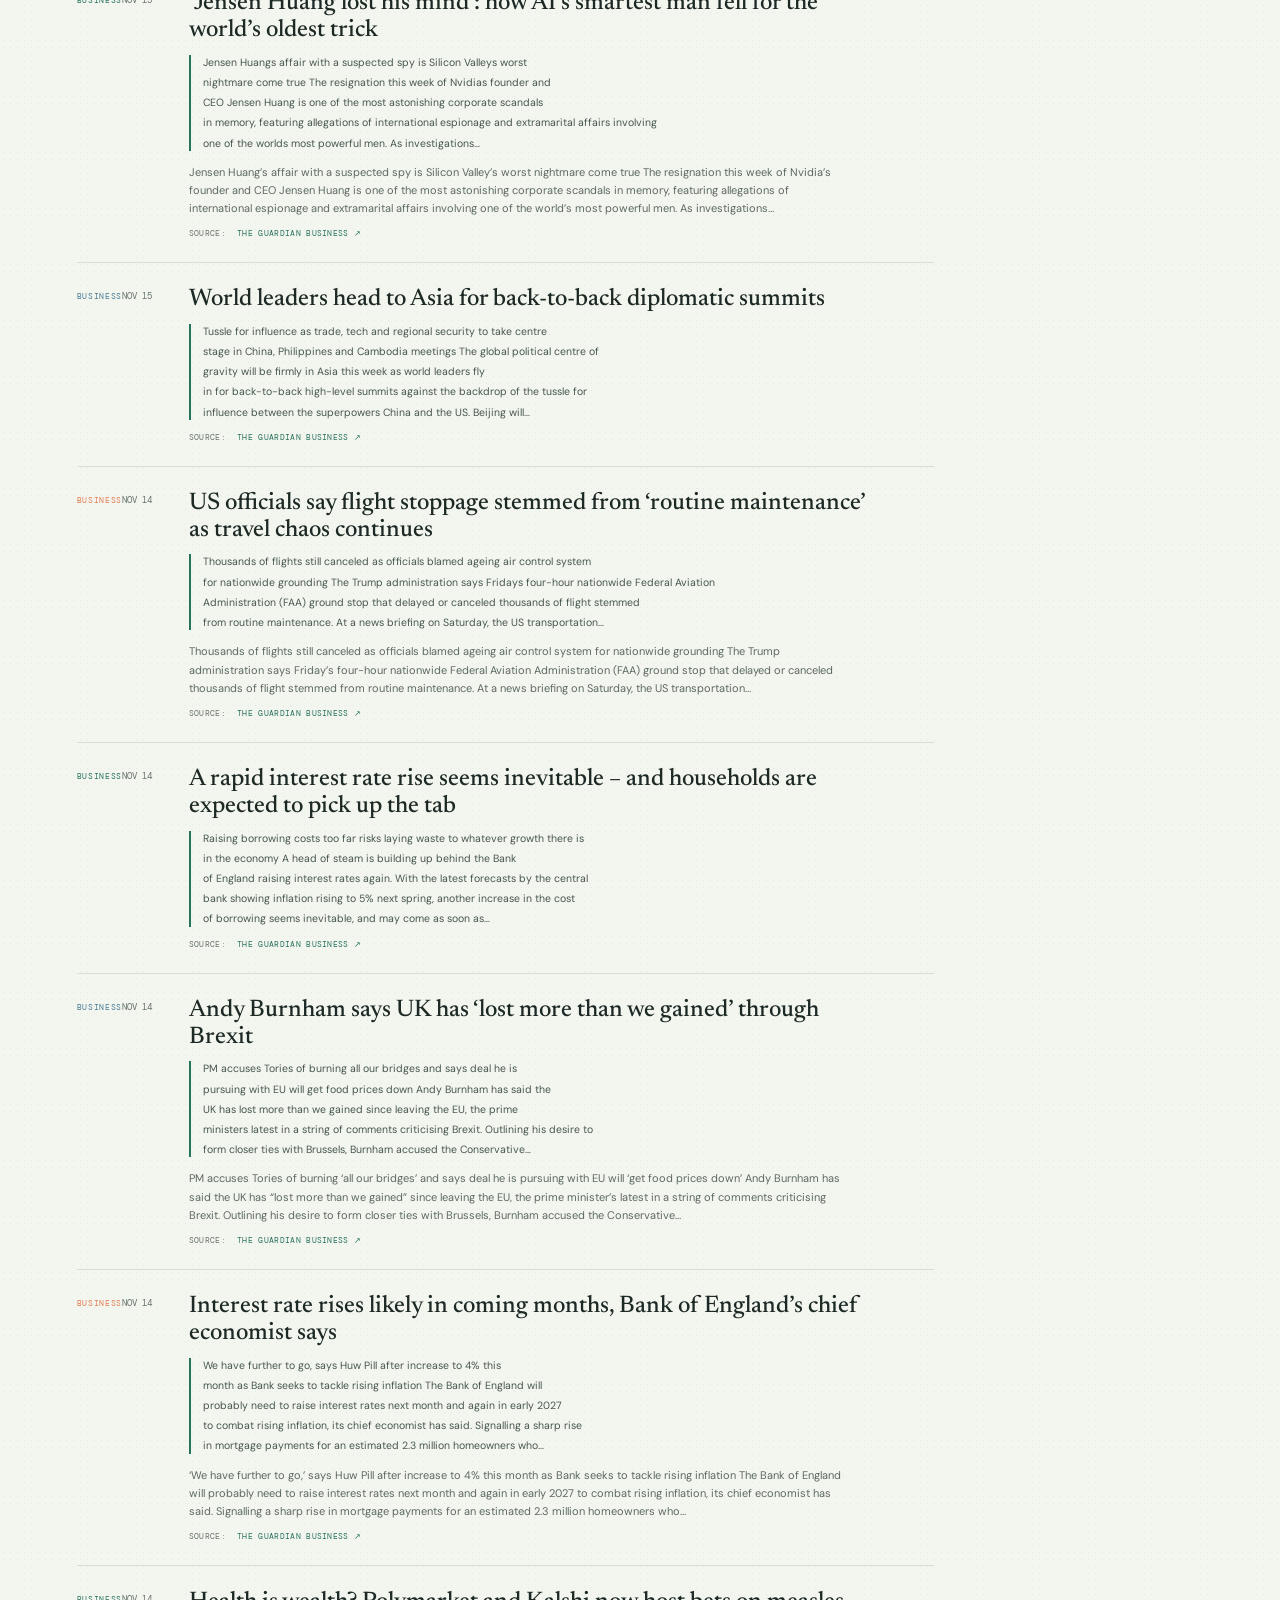
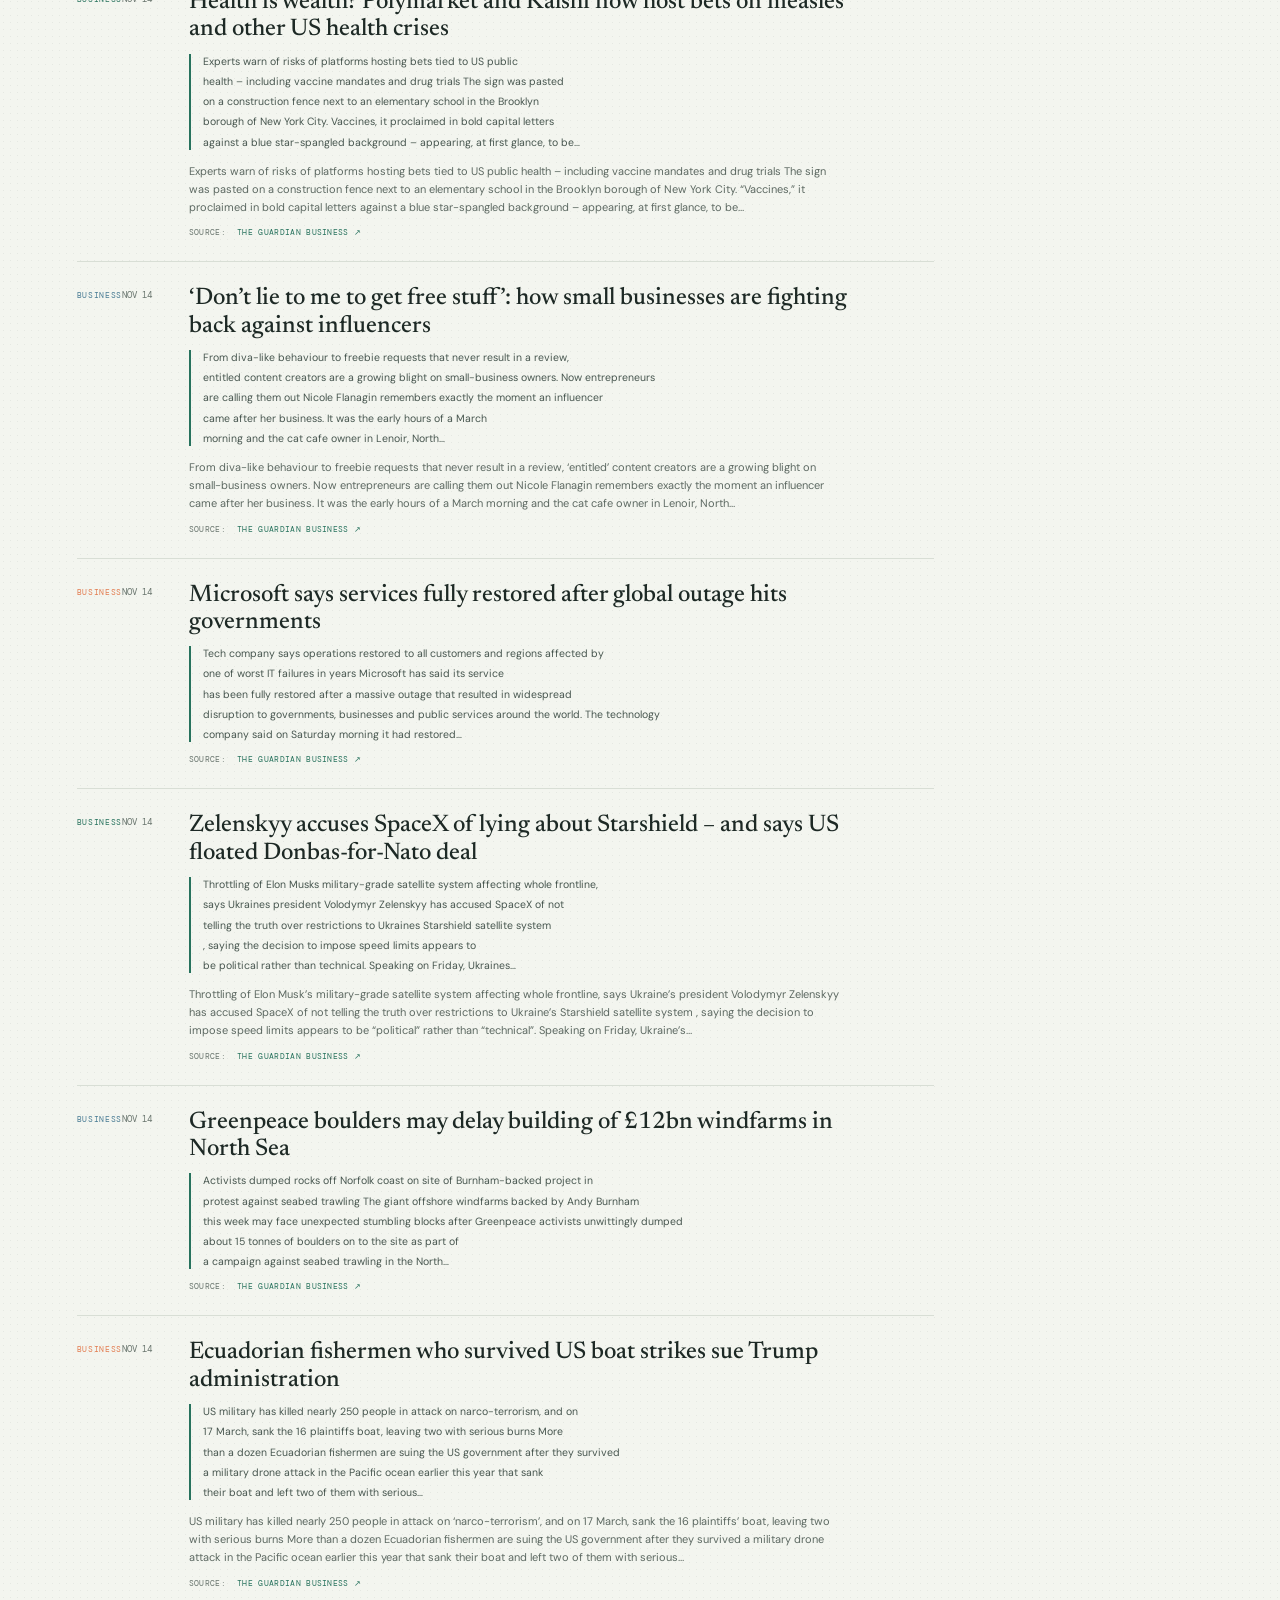
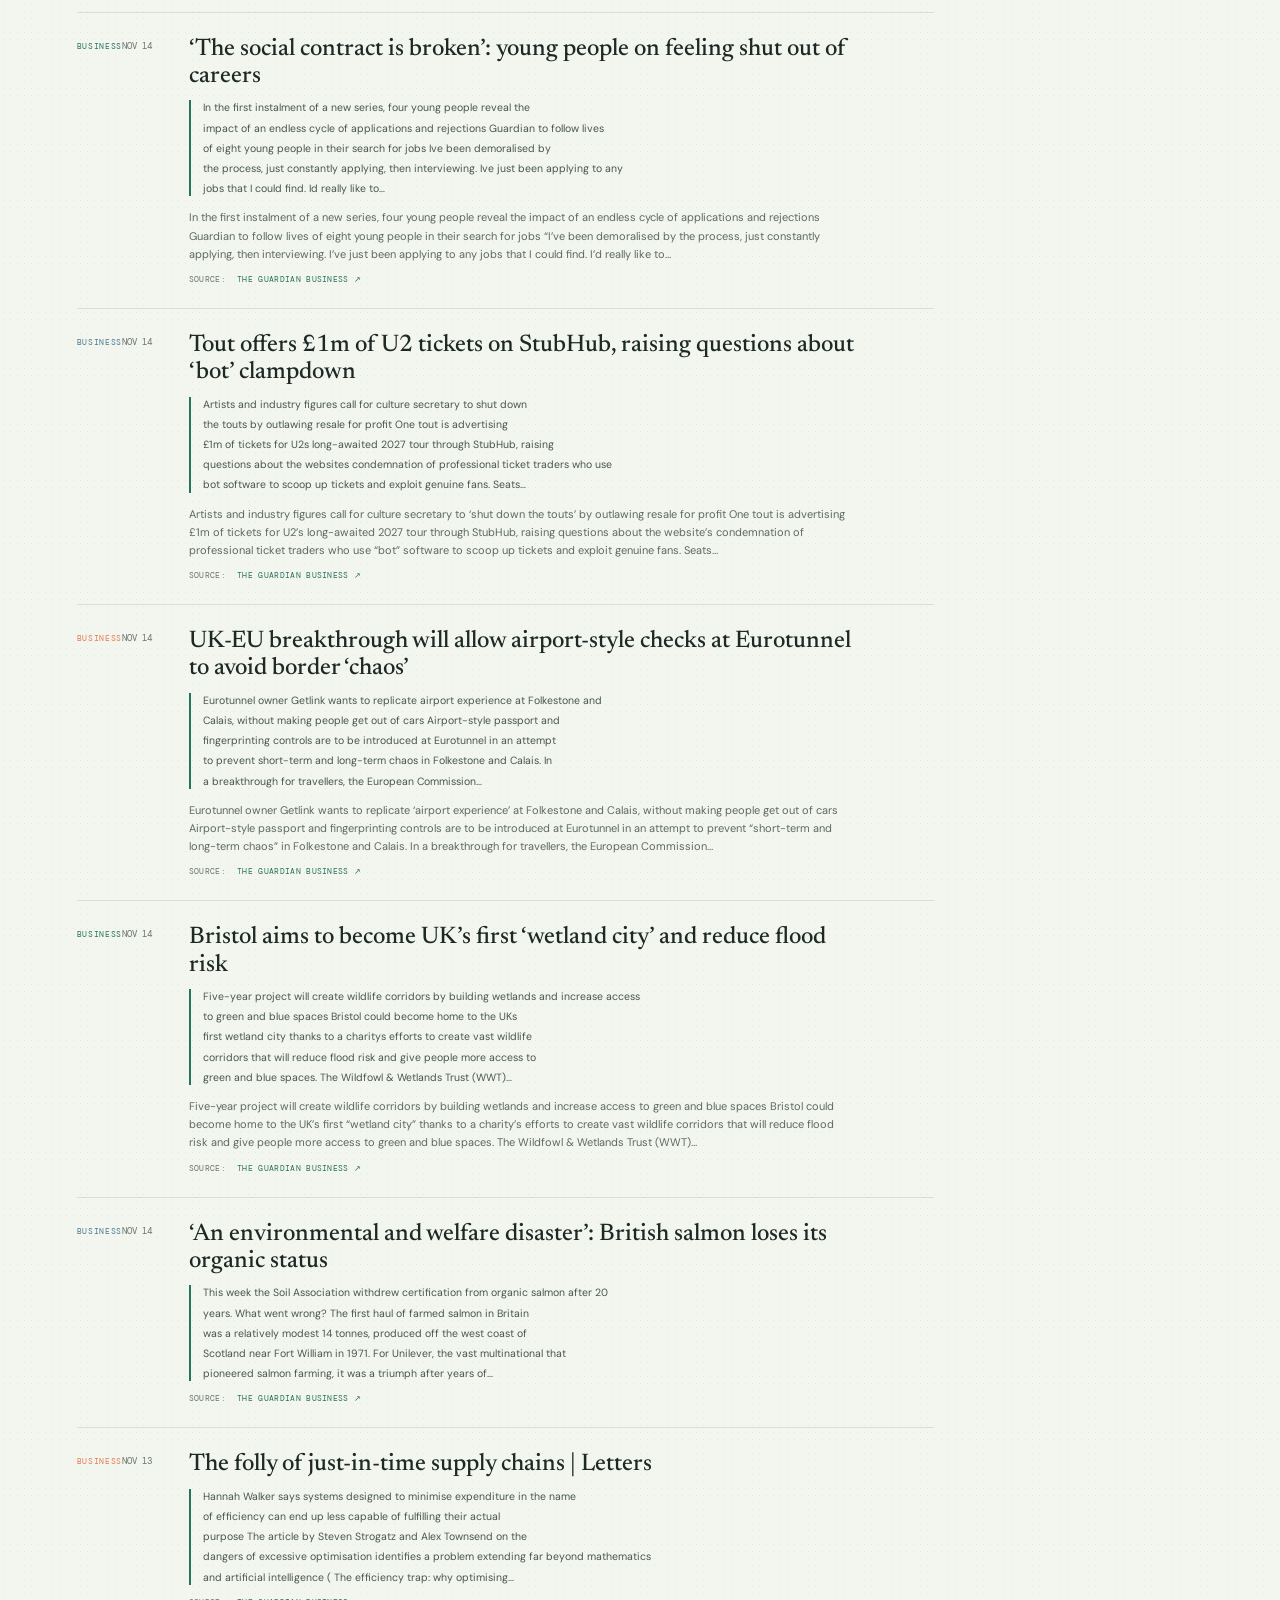
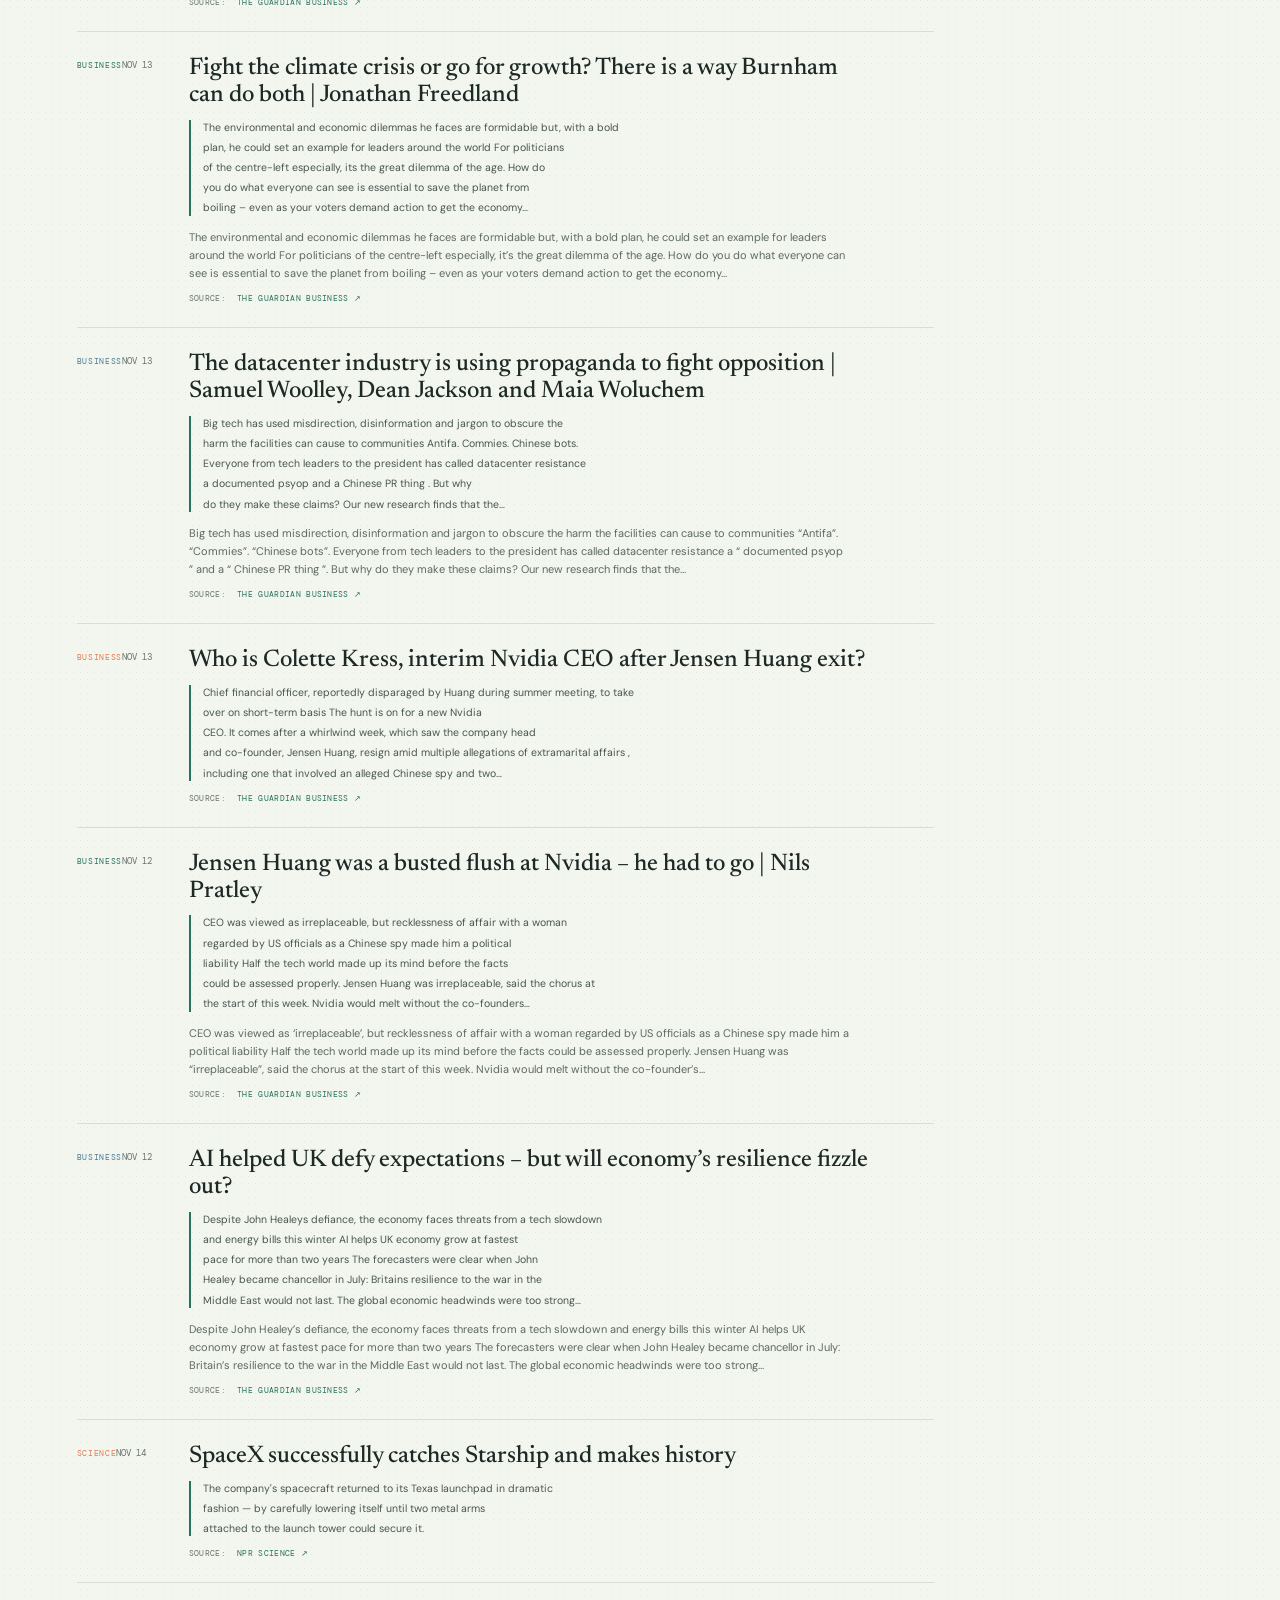
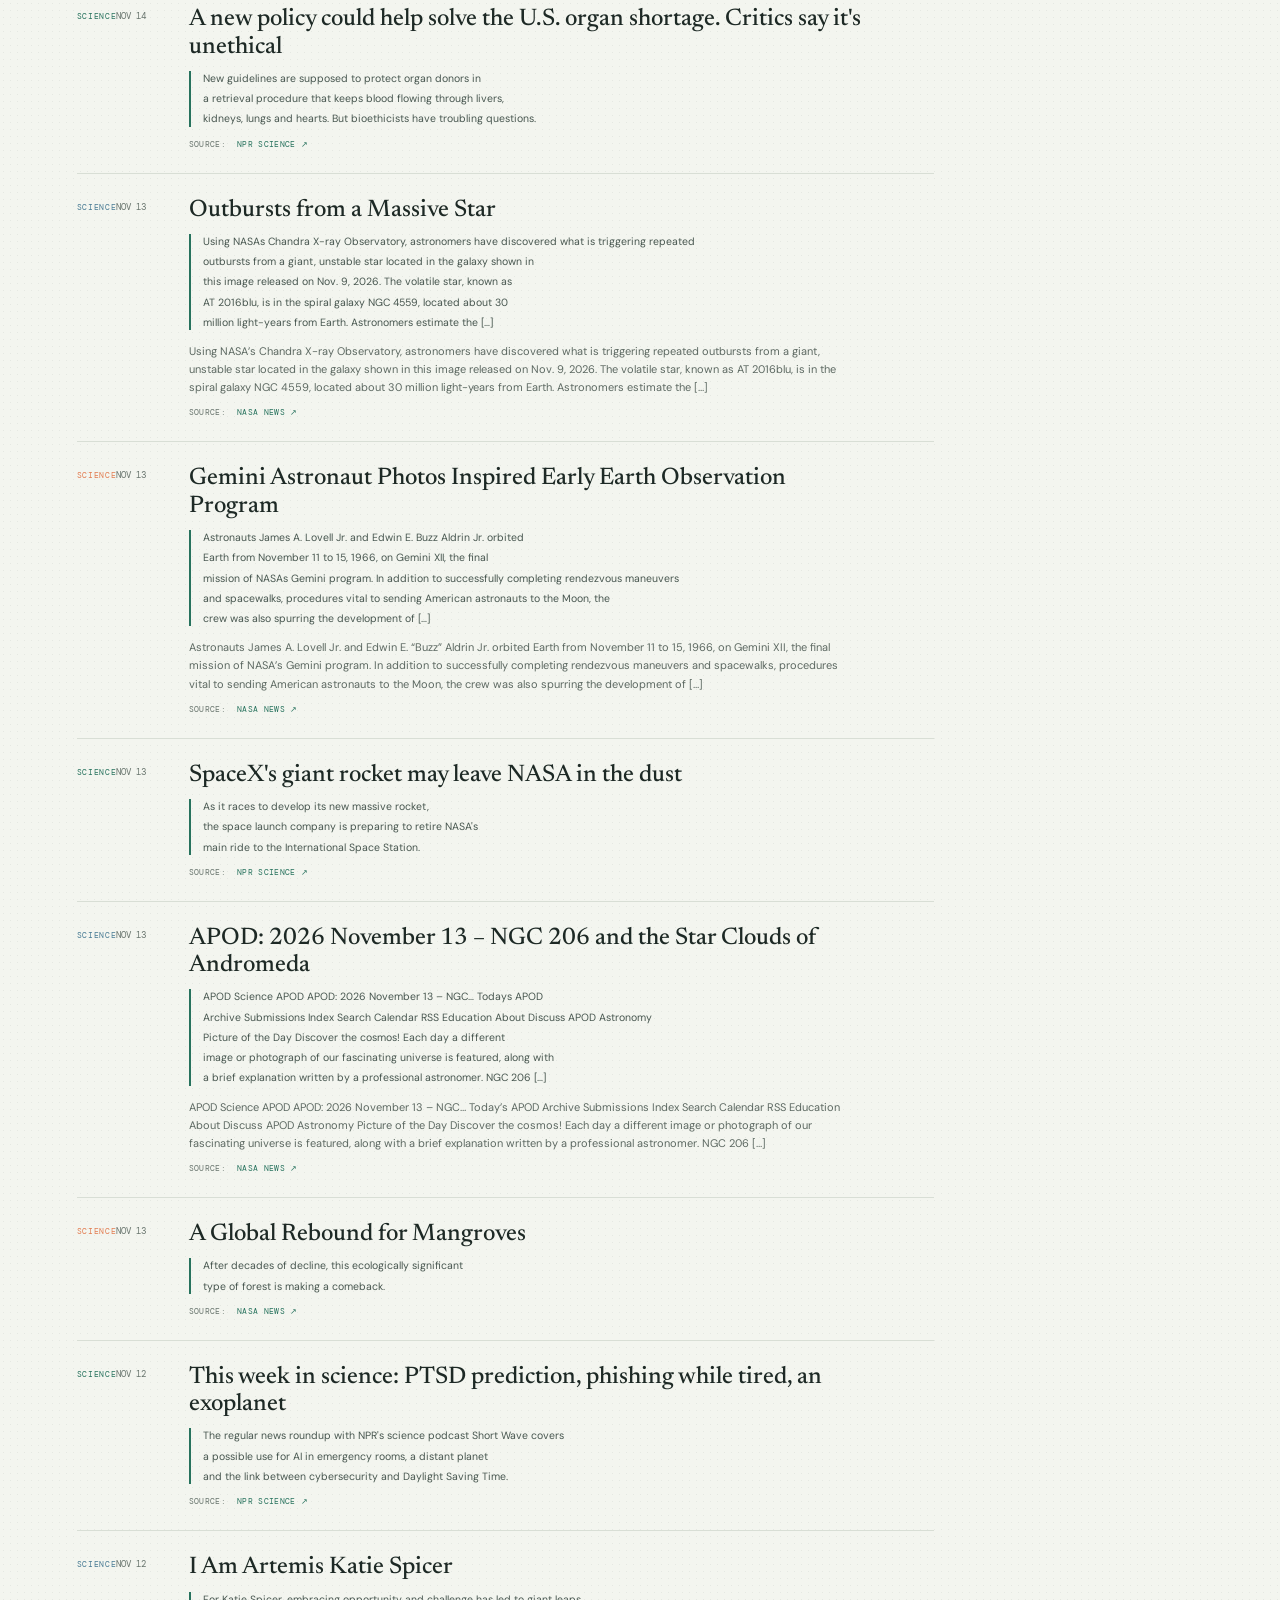
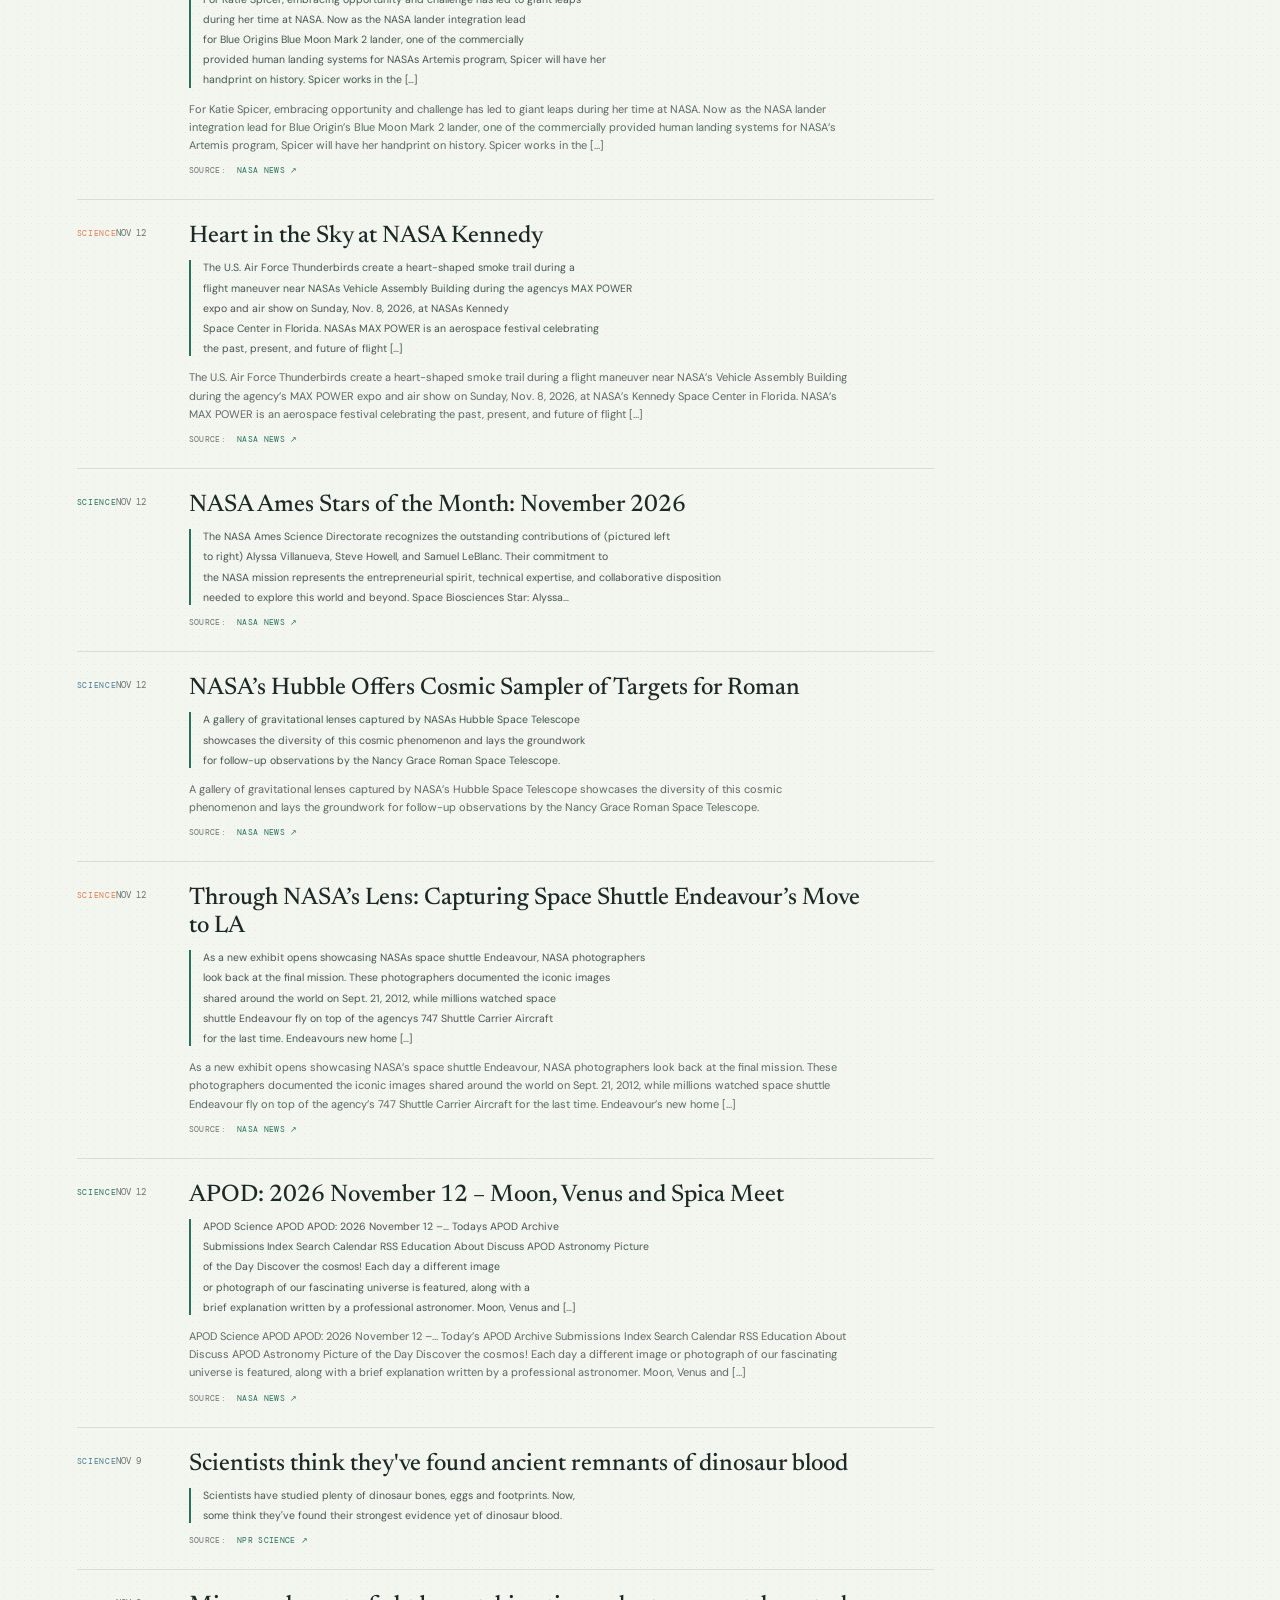
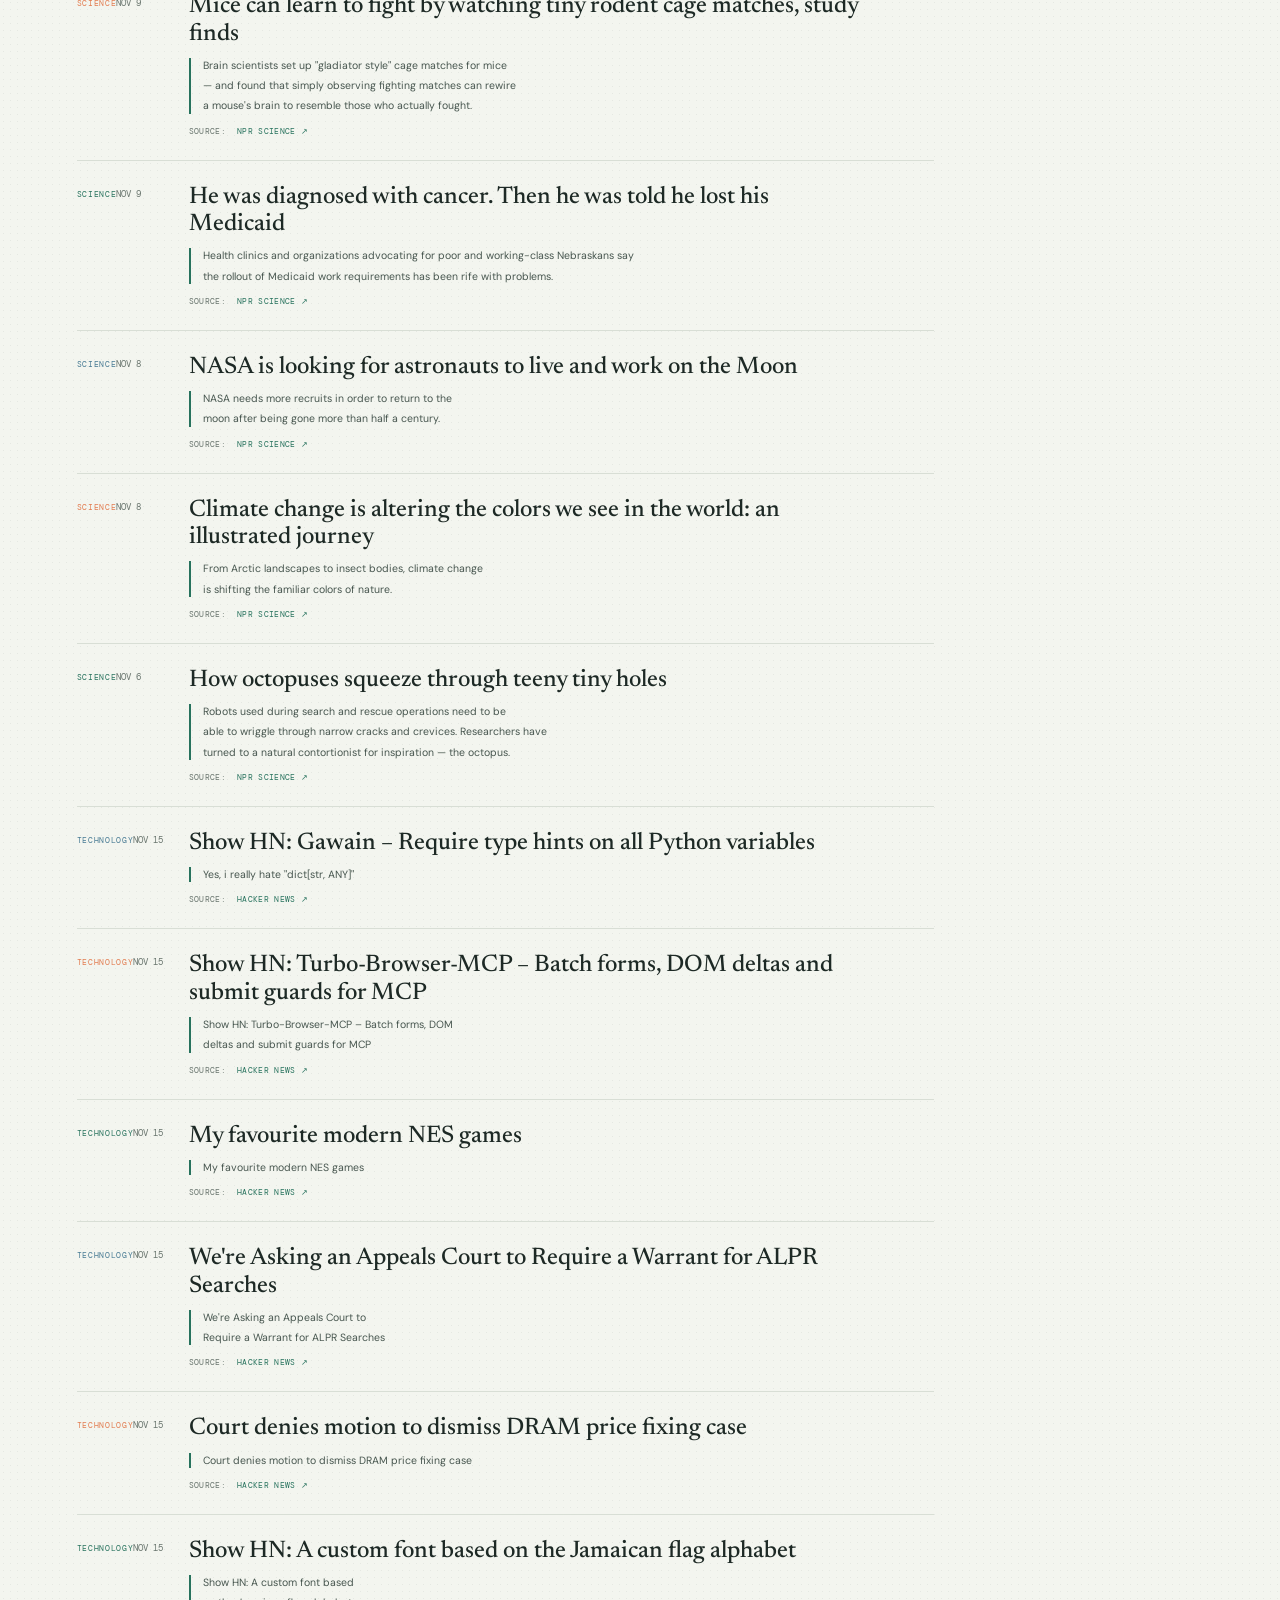
==== commit 49c934e6: "Update production donate button Co-authored-by: Copilot <223556219+Copilot@users.noreply.github.com>" ====
--- a/index.html
+++ b/index.html
@@ -18,14 +18,16 @@
     <link href="https://fonts.googleapis.com/css2?family=DM+Mono:wght@400;500&family=DM+Sans:wght@400;500;600;700&family=Newsreader:opsz,wght@6..72,500;6..72,600&display=swap" rel="stylesheet">
     <link rel="stylesheet" href="styles.css">
     <script src="site-config.js" defer></script>
-    <script src="app.js" defer></script>
+    <script src="app.js?v=20261121-donate" defer></script>
   </head>
   <body>
     <header class="topbar">
       <a class="wordmark" href="./" aria-label="News Aggregator home"><span class="mark" aria-hidden="true">n.</span> news aggregator</a>
       <div class="topbar-note"><span class="live-dot" aria-hidden="true"></span> INDEPENDENTLY GATHERED <span class="topbar-divider">/</span> ALWAYS SOURCE-LINKED</div>
-      <a class="donate-link" id="donate-link" hidden><span id="donate-label">Donate</span><span aria-hidden="true">↗</span></a>
-      <a class="about-link" href="#about">About this brief <span aria-hidden="true">↗</span></a>
+      <div class="topbar-actions">
+        <a class="donate-link" id="donate-link" href="https://razorpay.me/@gopiramkrishnamurthy" target="_blank" rel="noopener noreferrer"><span id="donate-label">Donate to help us serve you better</span><span aria-hidden="true">↗</span></a>
+        <a class="about-link" href="#about">About this brief <span aria-hidden="true">↗</span></a>
+      </div>
     </header>
 
     <main>
--- a/styles.css
+++ b/styles.css
@@ -47,9 +47,10 @@
 .live-dot { display: inline-block; width: 6px; height: 6px; margin-right: 7px; border-radius: 50%; background: var(--green); vertical-align: 1px; box-shadow: 0 0 0 3px #27725d1c; }
 .about-link { text-decoration: none; color: var(--muted); font-size: 11px; }
 .about-link span { color: var(--orange); }
-.donate-link { display: inline-flex; align-items: center; gap: 7px; padding: 7px 10px; border: 1px solid var(--orange); color: #a64e2c; text-decoration: none; font-size: 10px; white-space: nowrap; }
-.donate-link:hover { color: var(--white); background: var(--orange); }
+.donate-link { display: inline-flex; align-items: center; gap: 7px; padding: 10px 15px; border: 1px solid #1d4ed8; border-radius: 999px; background: #2563eb; color: var(--white); text-decoration: none; font-size: 11px; font-weight: 700; white-space: nowrap; box-shadow: 0 4px 12px rgba(37, 99, 235, .24); transition: transform .2s ease, background .2s ease, box-shadow .2s ease; }
+.donate-link:hover { color: var(--white); background: #1d4ed8; transform: translateY(-1px); box-shadow: 0 6px 16px rgba(37, 99, 235, .3); }
 .donate-link[hidden] { display: none; }
+.topbar-actions { display: flex; align-items: center; gap: 16px; }
 
 main { max-width: 1280px; margin: 0 auto; padding: 0 clamp(22px, 6vw, 88px); }
 .intro { min-height: 313px; padding: 58px 0 49px; display: flex; justify-content: space-between; align-items: flex-end; border-bottom: 1px solid var(--ink); animation: arrive .55s ease-out both; }
@@ -99,7 +100,11 @@
 .story-title { max-width: 680px; margin: 0; font-family: var(--serif); font-size: 24px; line-height: 1.14; font-weight: 500; letter-spacing: 0; }
 .story-title a { text-decoration: none; text-decoration-color: var(--orange); text-decoration-thickness: 1px; text-underline-offset: 3px; }
 .story-title a:hover { text-decoration: underline; }
+.story-summary { margin: 10px 0 12px; padding-left: 12px; border-left: 2px solid var(--green); display: grid; gap: 5px; max-width: 660px; }
+.story-summary-line { display: block; color: #47564f; font-size: 10.5px; line-height: 1.45; }
 .story-excerpt { max-width: 660px; margin: 9px 0 11px; color: #5d6962; font-size: 11px; line-height: 1.65; }
+.additional-coverage { margin-top: 6px; padding-left: 10px; border-left: 1px solid var(--line); }
+.additional-coverage strong { color: var(--ink); font-weight: 600; }
 .story-source { display: flex; align-items: center; flex-wrap: wrap; gap: 8px; color: var(--muted); font-family: var(--mono); font-size: 8px; text-transform: uppercase; letter-spacing: .04em; }
 .source-dot { width: 4px; height: 4px; border-radius: 50%; background: var(--orange); }
 .read-link { margin-left: 3px; color: var(--green); text-decoration: none; font-size: 8px; }
@@ -127,6 +132,9 @@
 @keyframes spin { to { transform: rotate(360deg); } }
 @keyframes arrive { from { opacity: 0; transform: translateY(7px); } to { opacity: 1; transform: translateY(0); } }
 
+@media (max-width: 1050px) {
+  .topbar-note { display: none; }
+}
 @media (max-width: 850px) {
   .topbar { padding-right: 25px; padding-left: 25px; }
   main { padding-right: 25px; padding-left: 25px; }
@@ -136,9 +144,10 @@
   .search-box { flex: 1; }
 }
 @media (max-width: 620px) {
-  .topbar { height: 58px; padding: 0 18px; }
+  .topbar { height: auto; min-height: 58px; padding: 10px 18px; flex-wrap: wrap; gap: 8px; }
   .topbar-note { display: none; }
-  .donate-link { padding: 6px 7px; font-size: 9px; }
+  .topbar-actions { width: 100%; justify-content: flex-end; flex-wrap: wrap; gap: 10px; }
+  .donate-link { padding: 9px 11px; font-size: 10px; }
   main { padding: 0 19px; }
   .intro { min-height: 270px; padding: 45px 0 34px; align-items: flex-end; }
   h1 { font-size: 57px; }
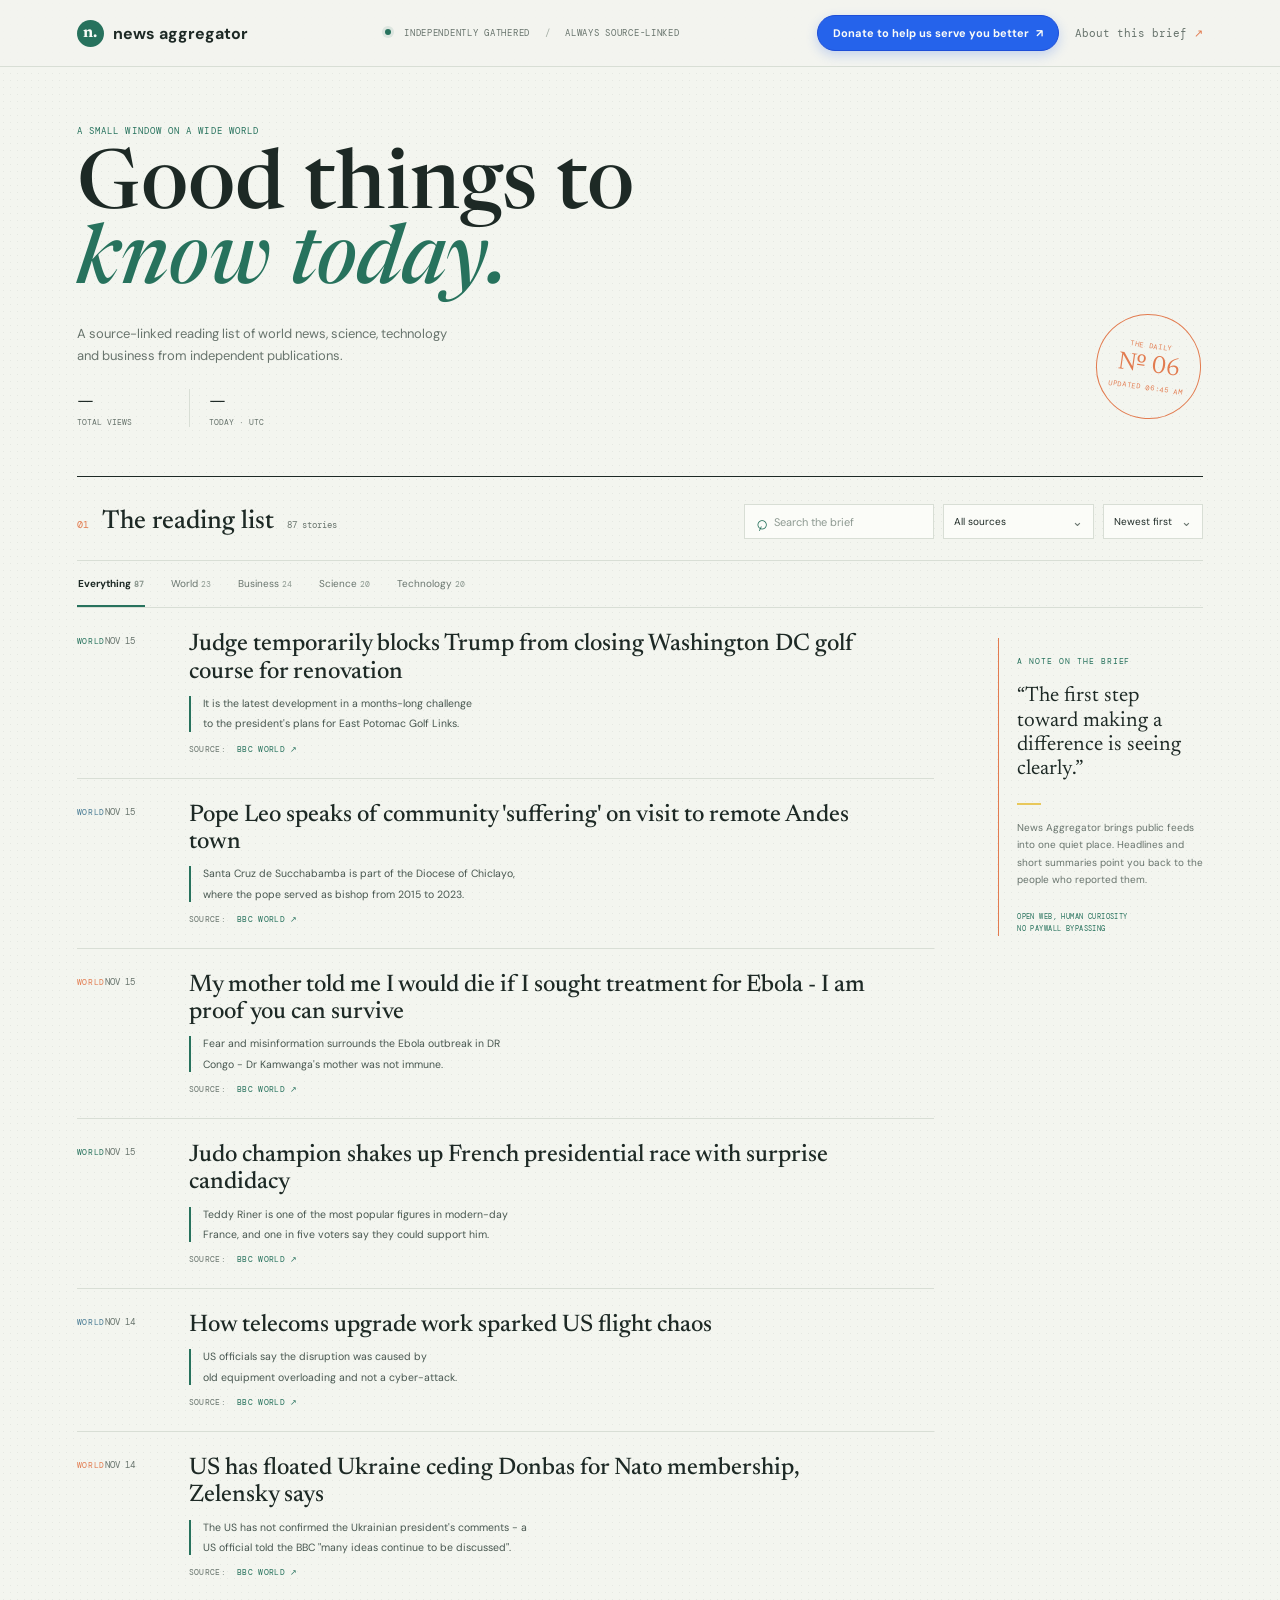
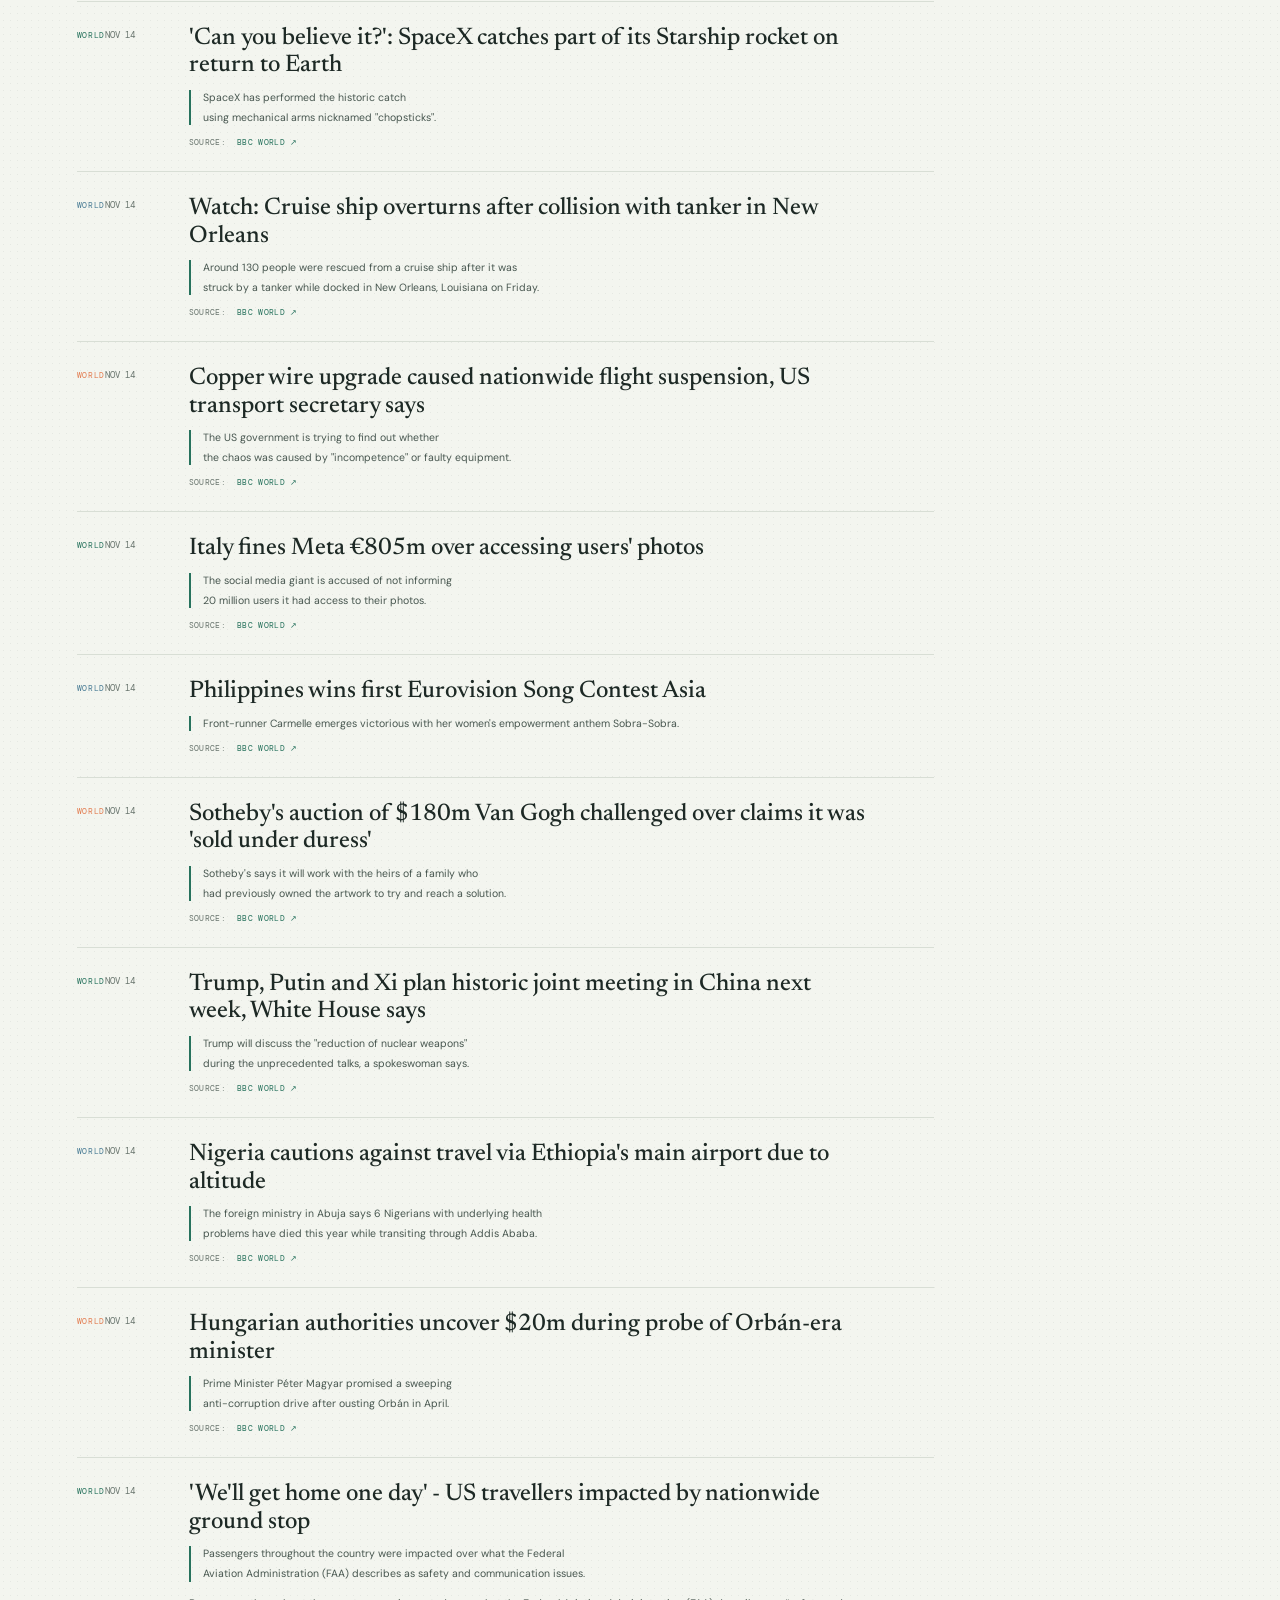
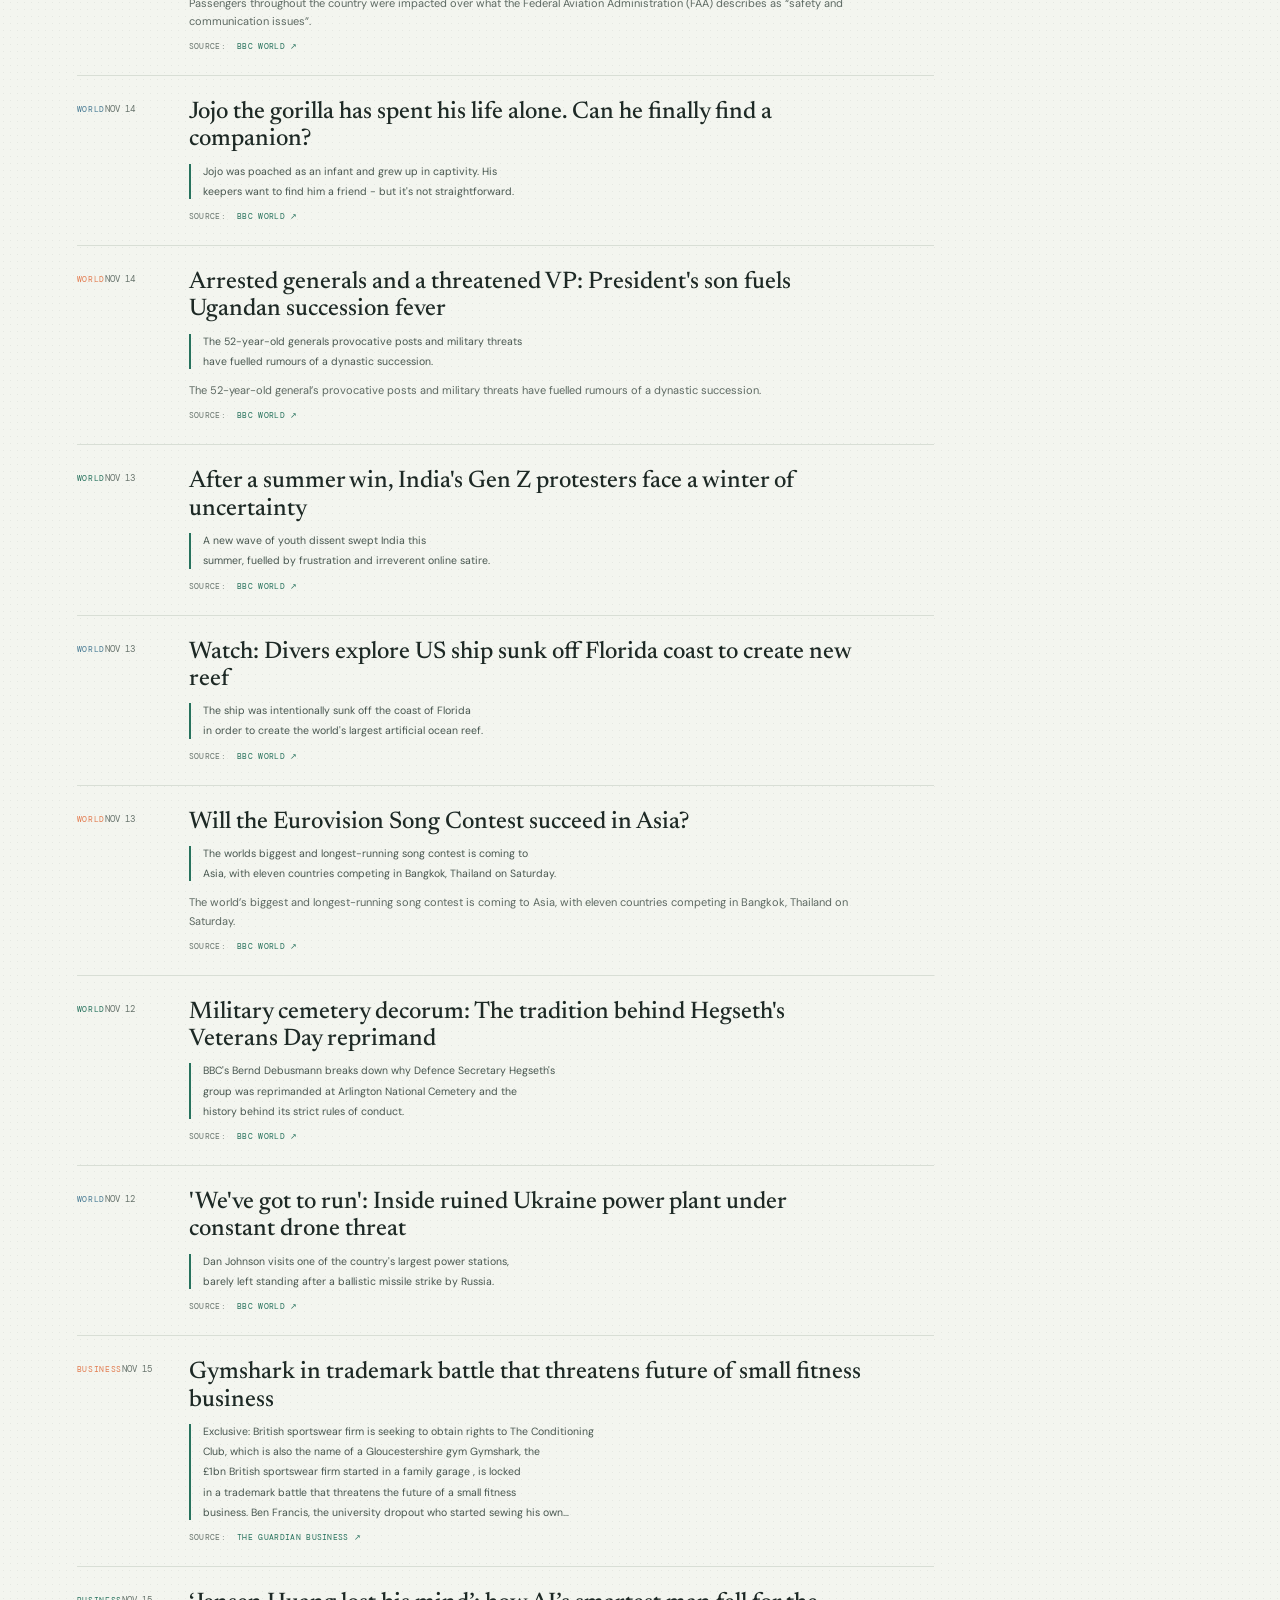
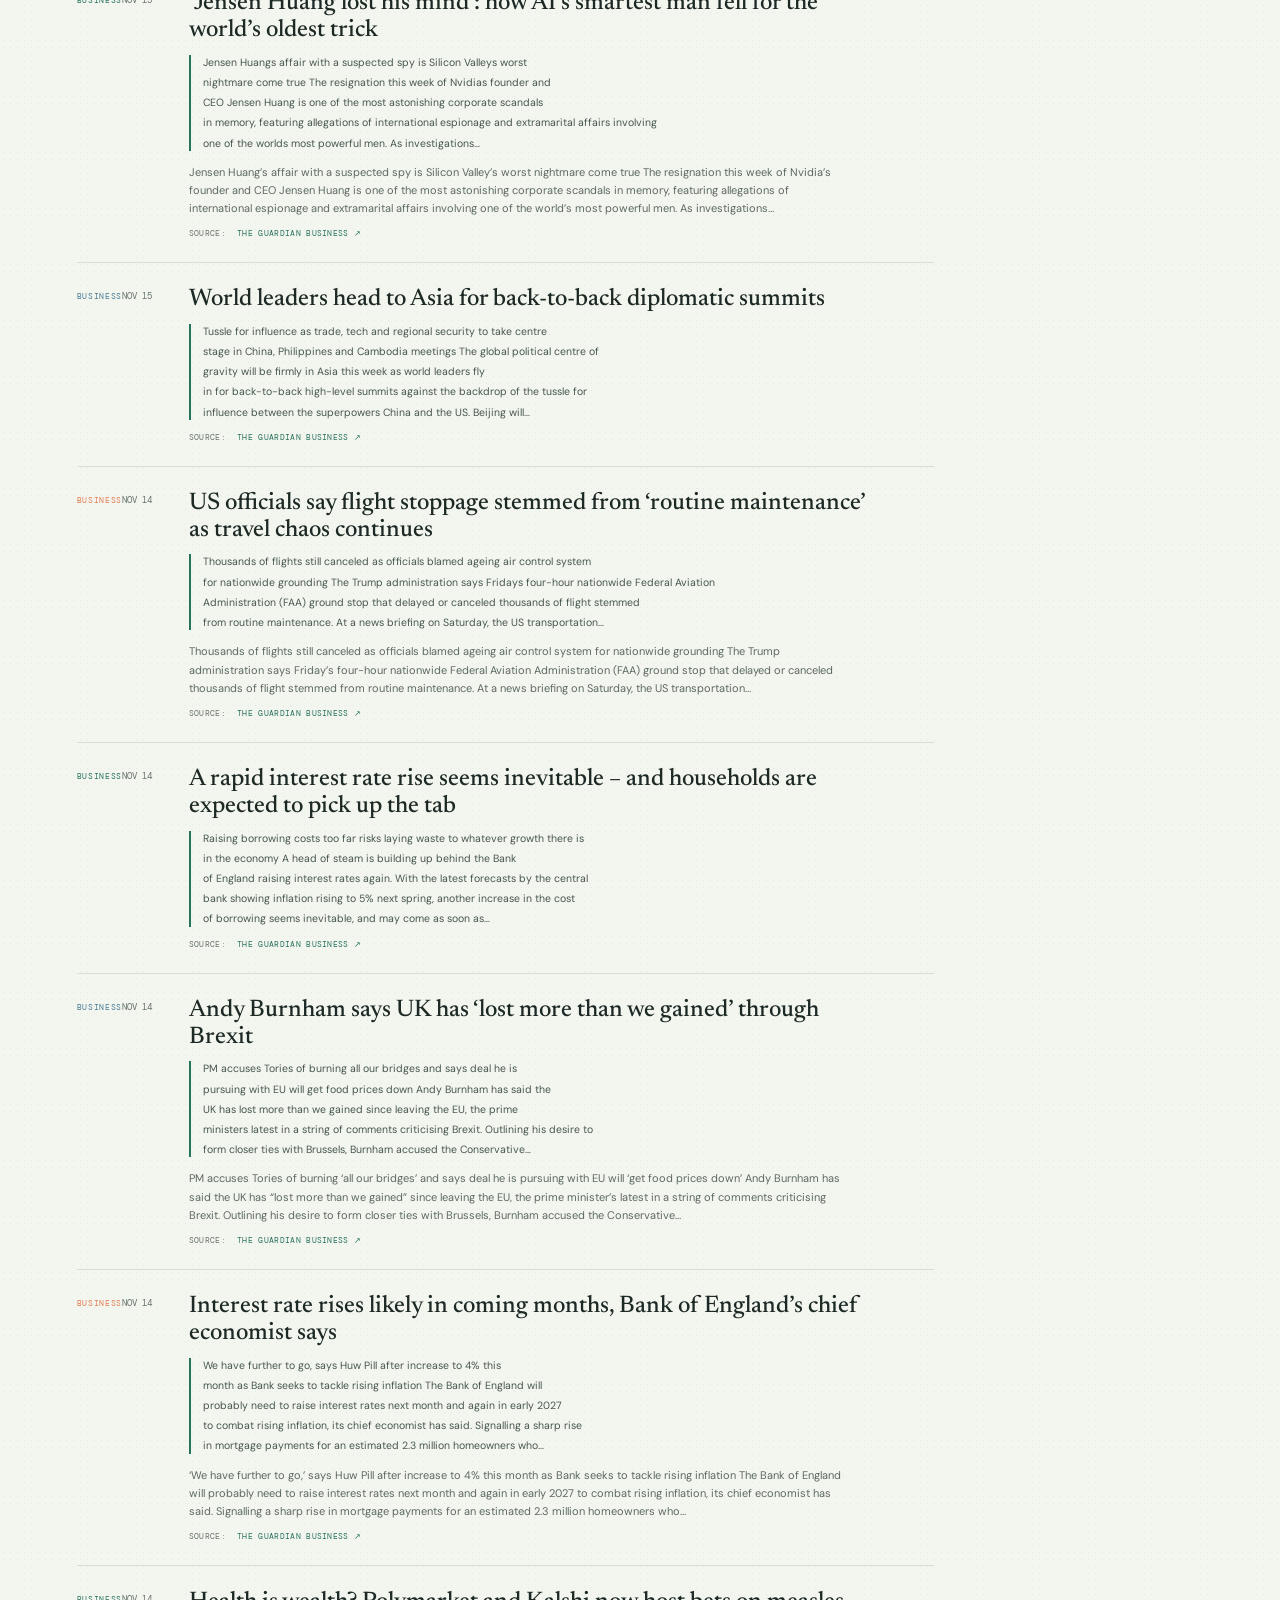
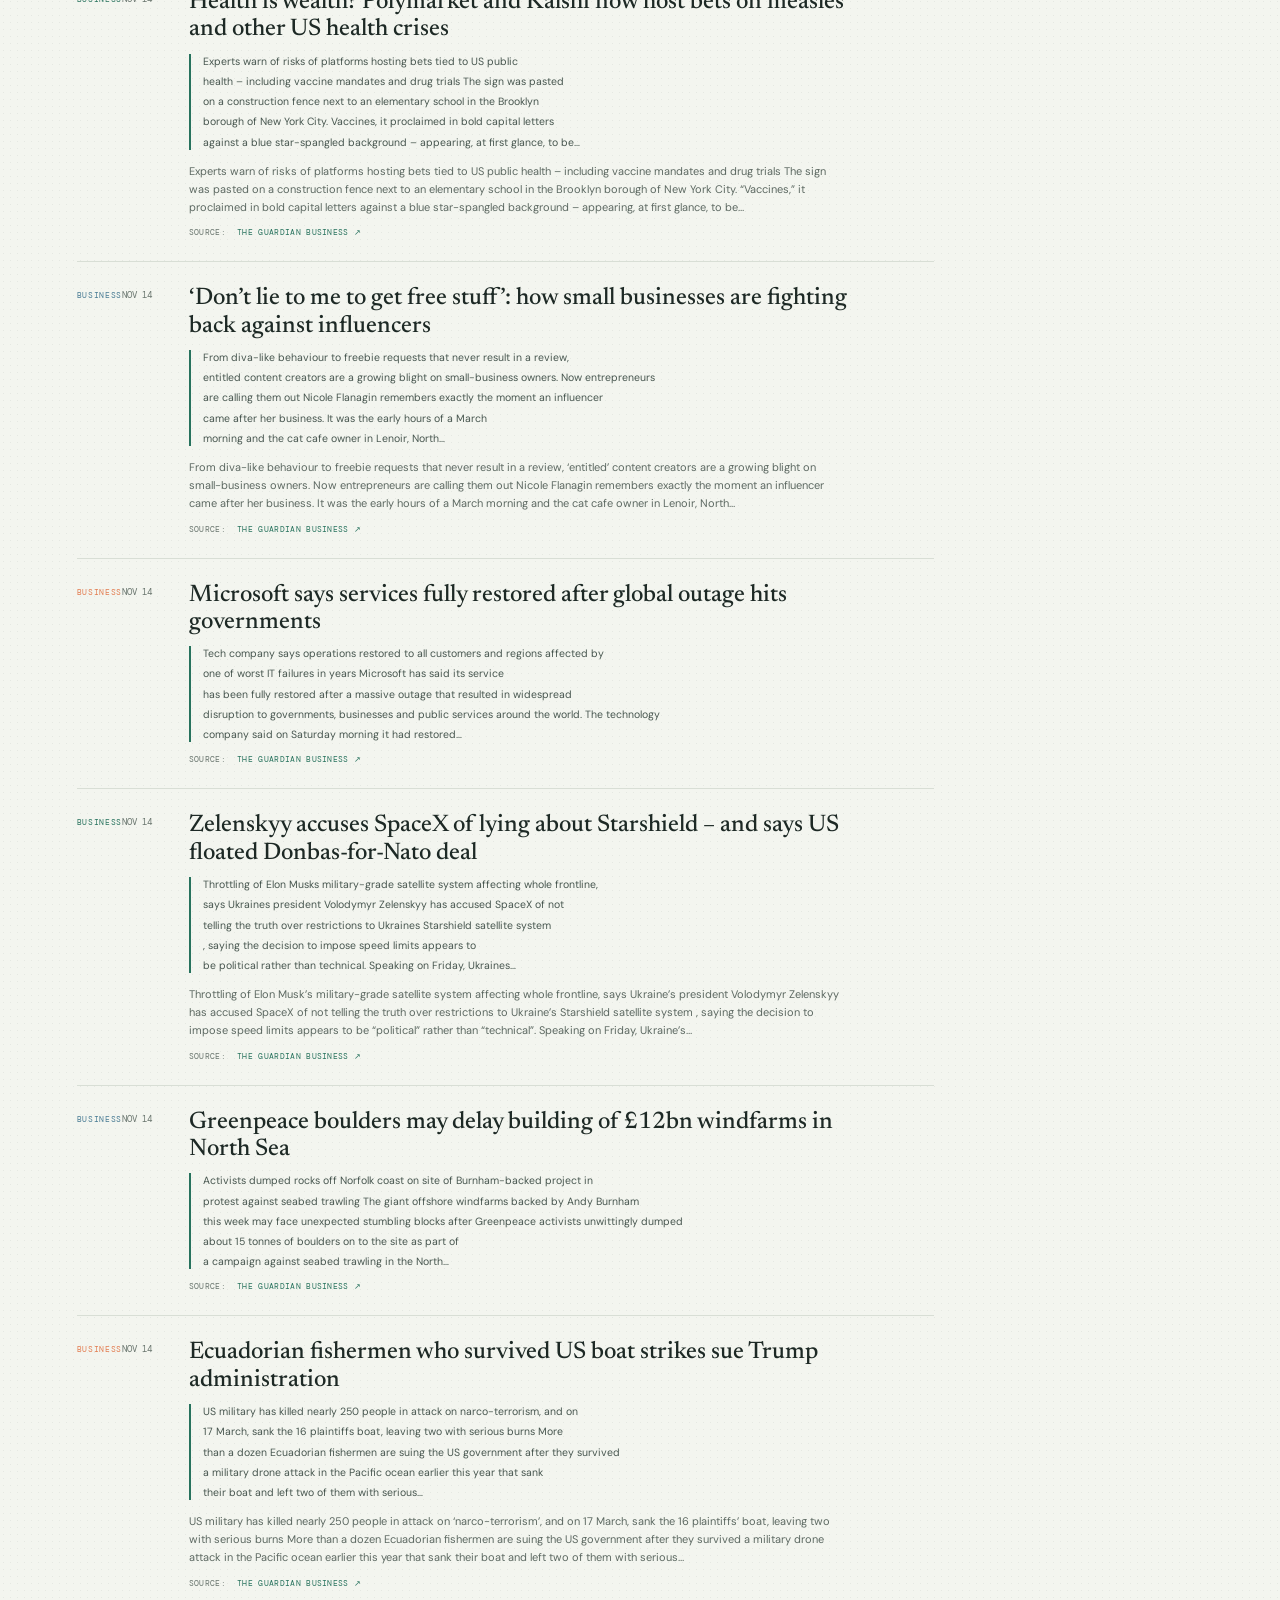
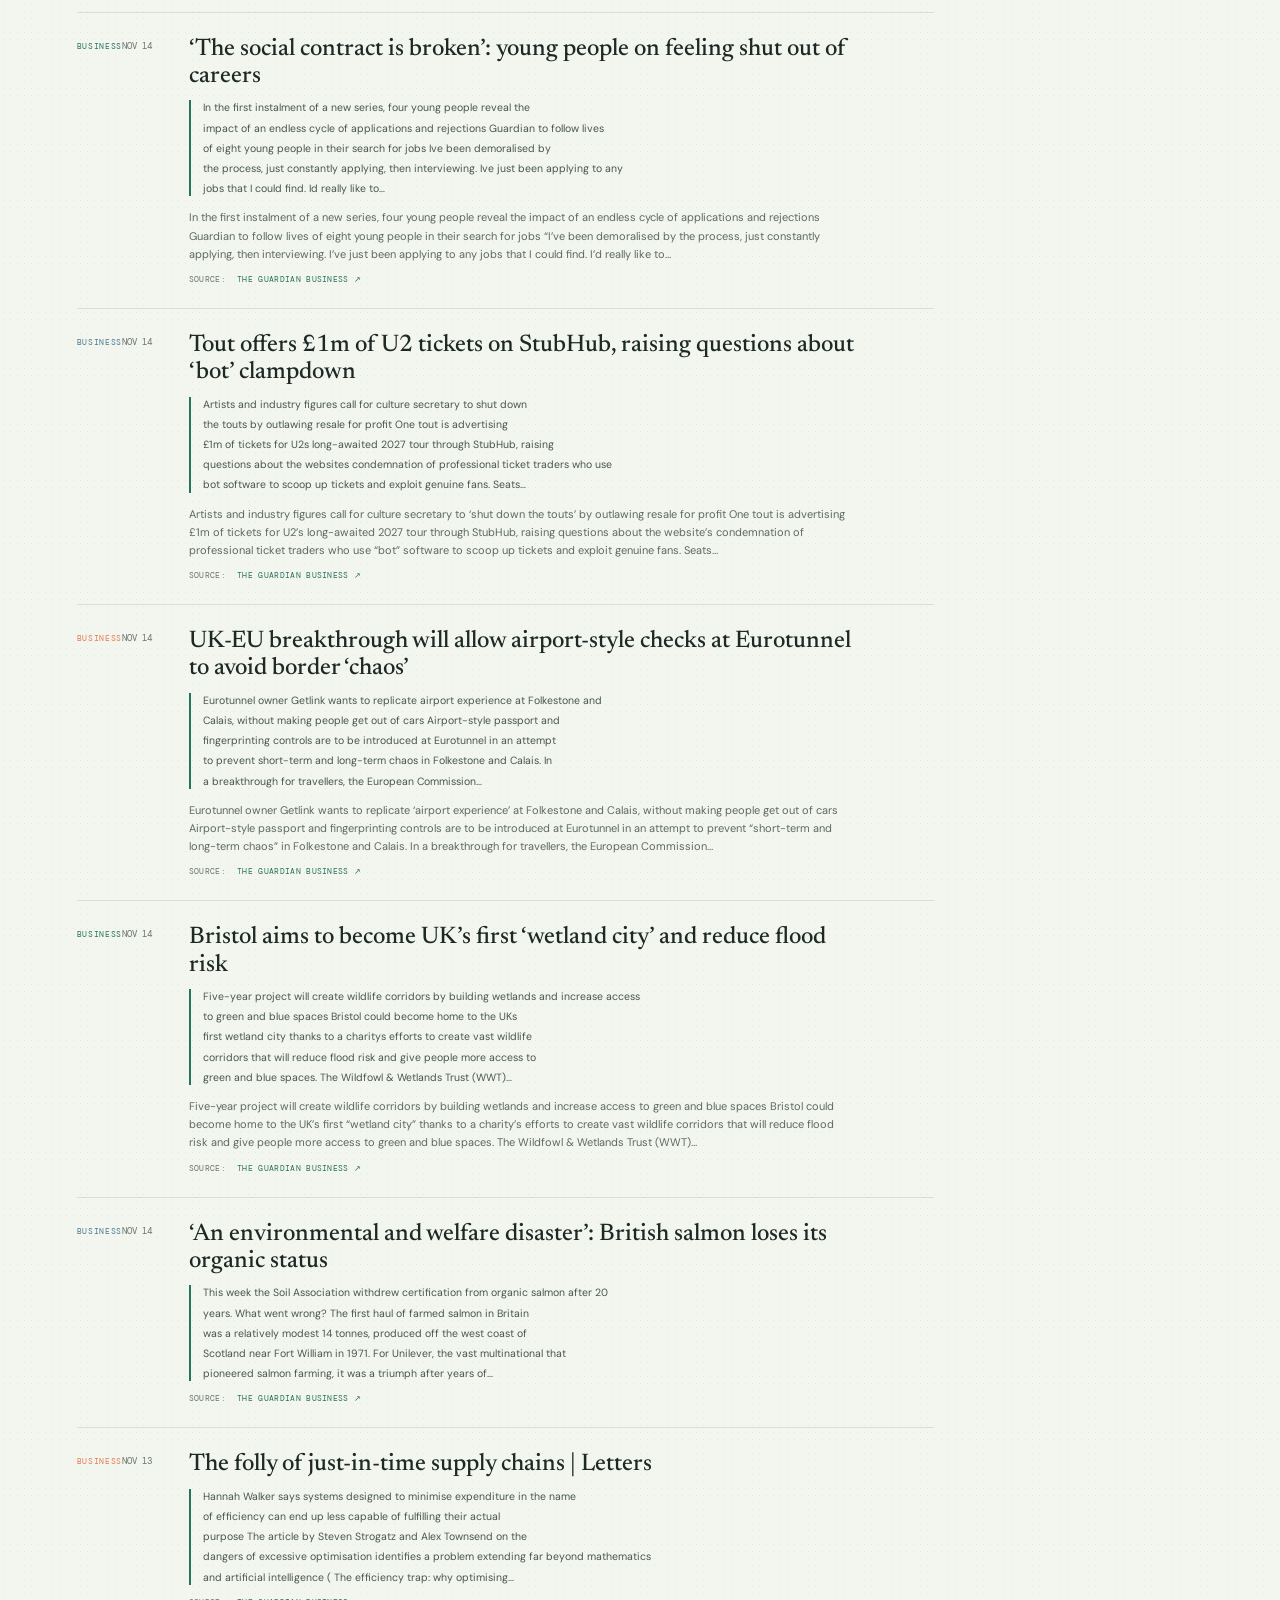
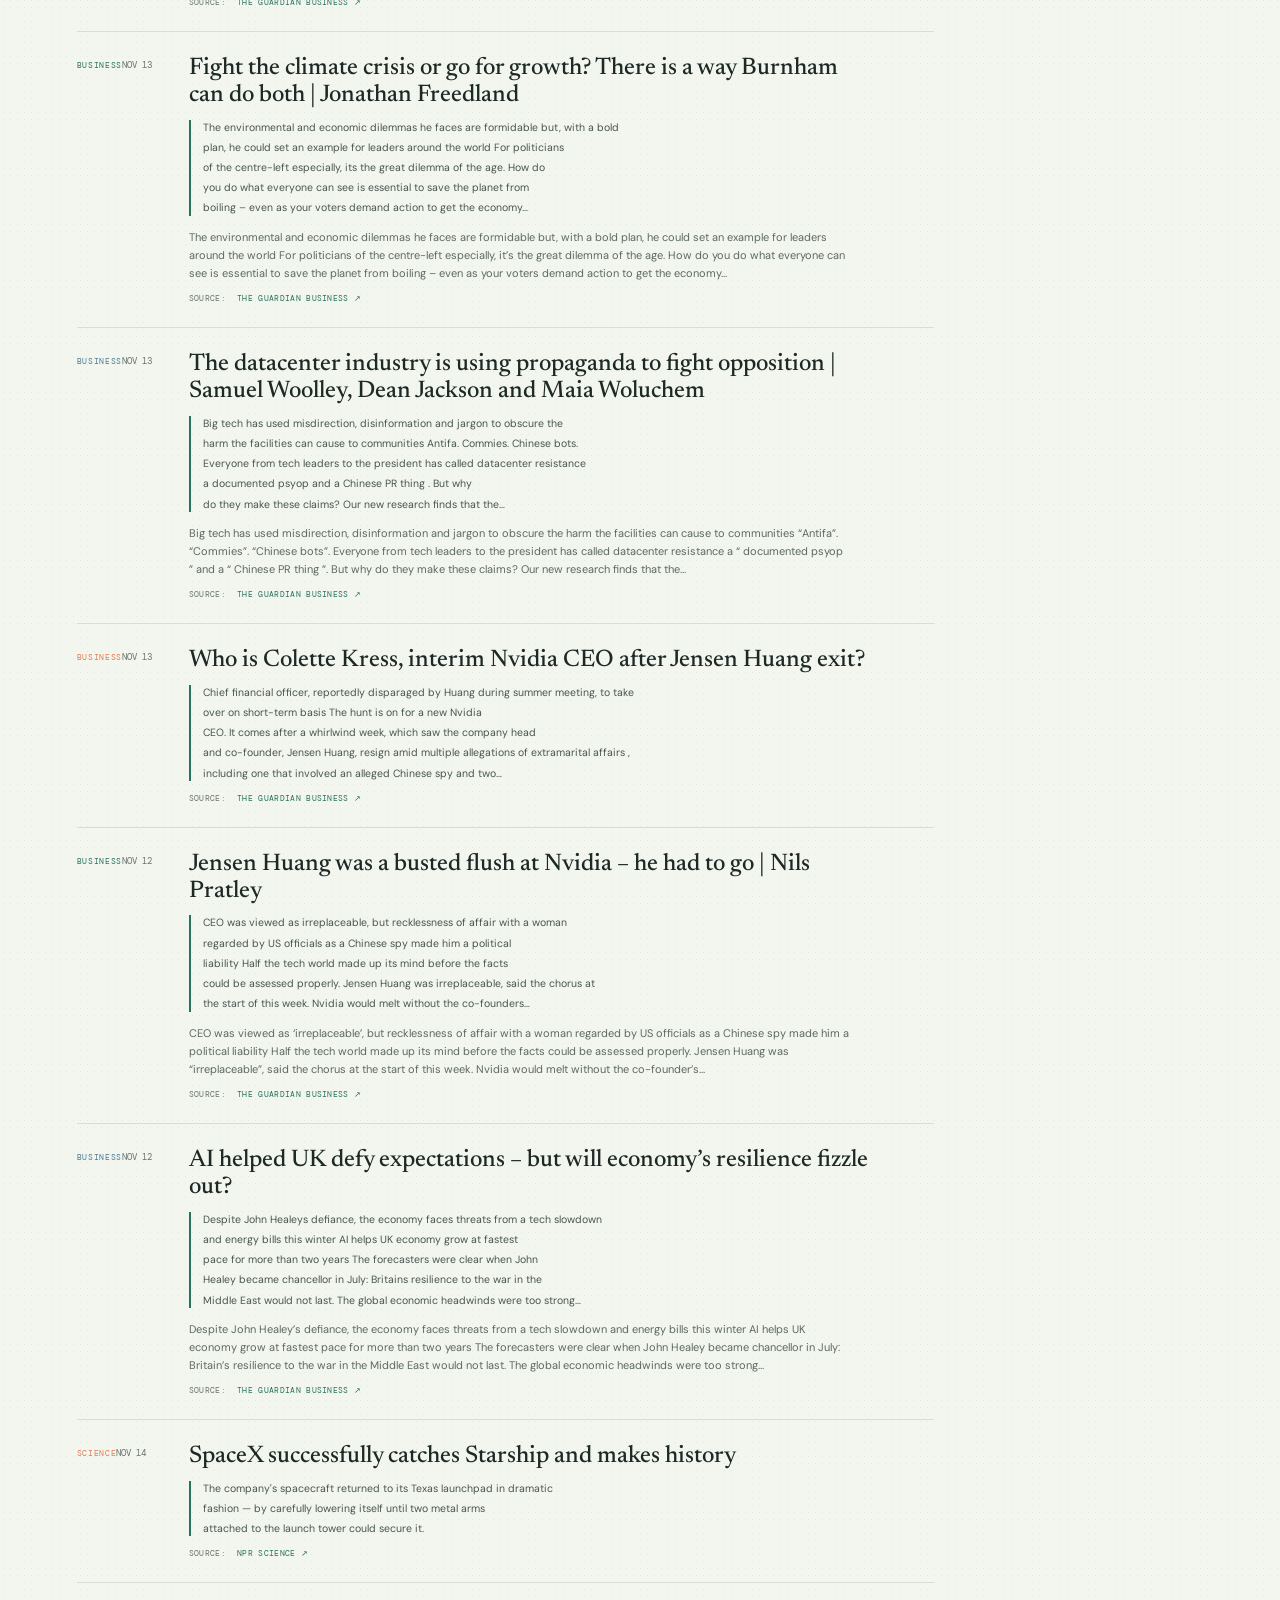
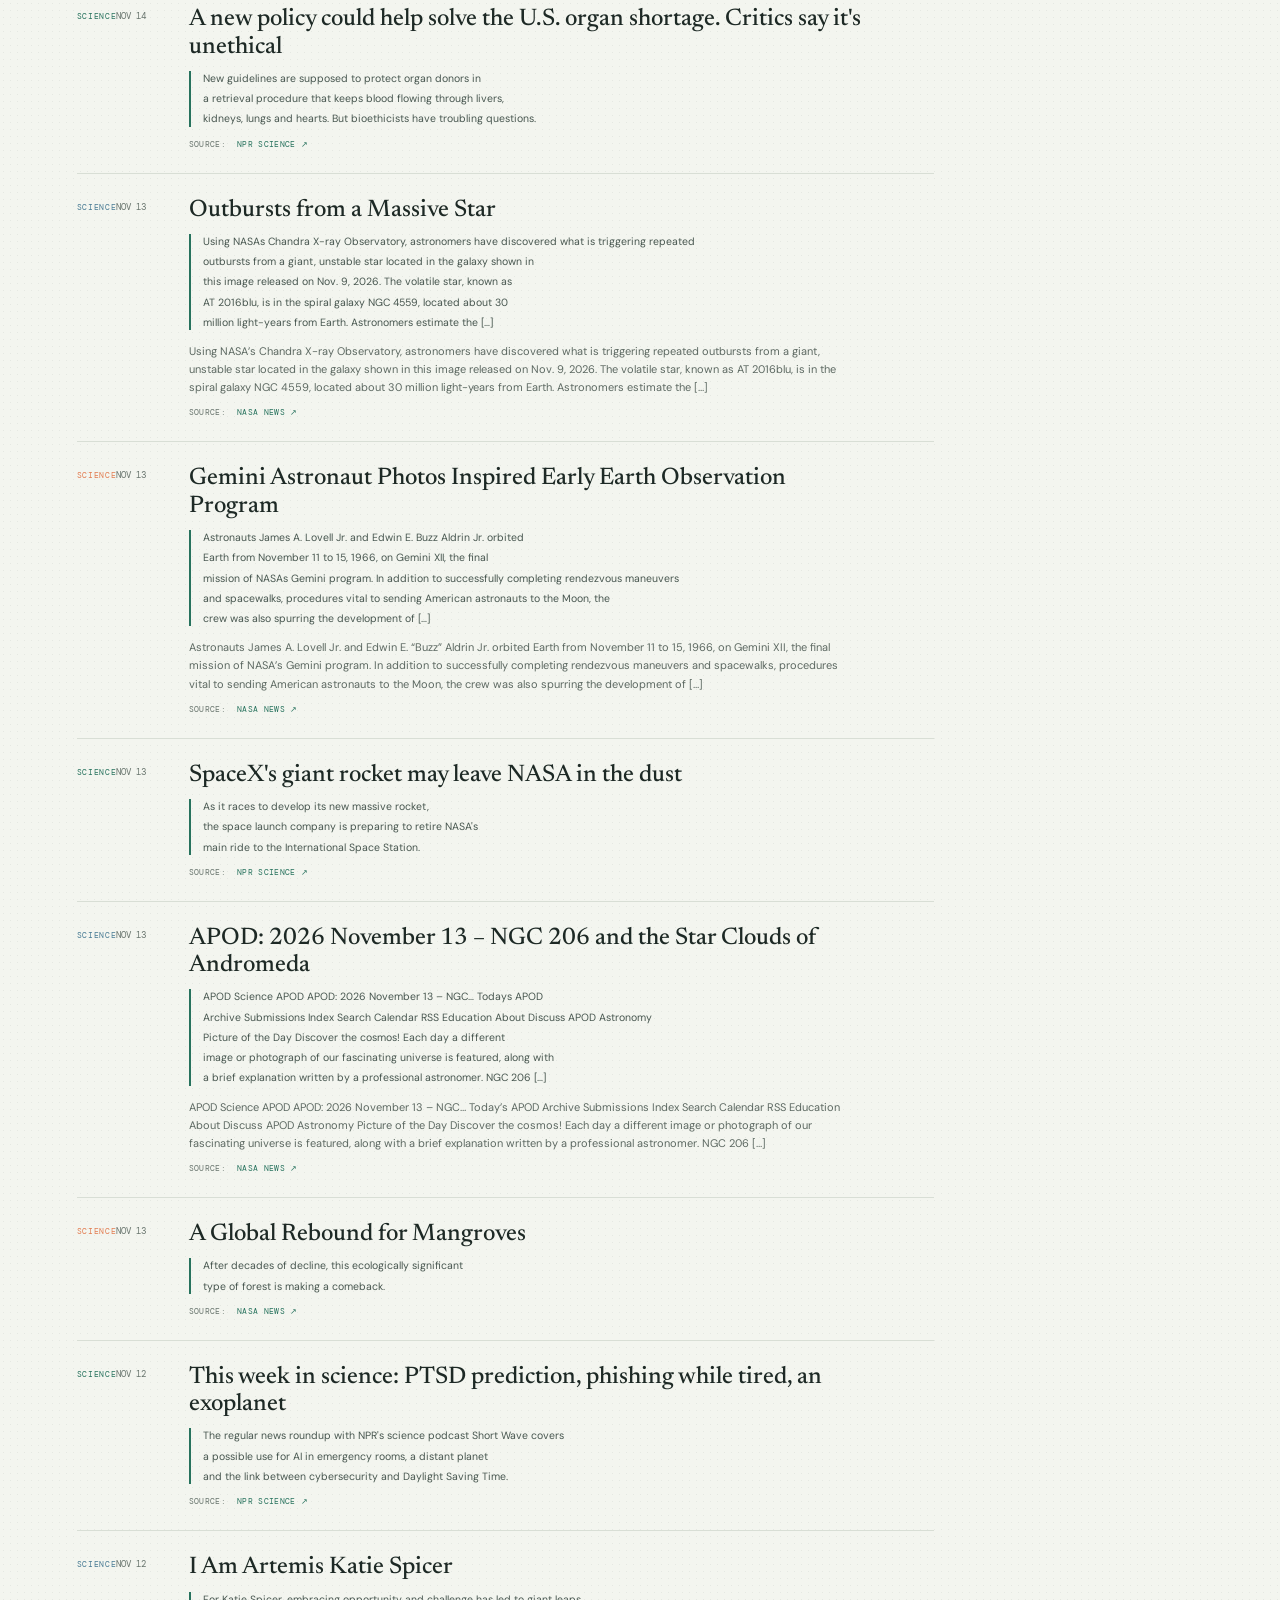
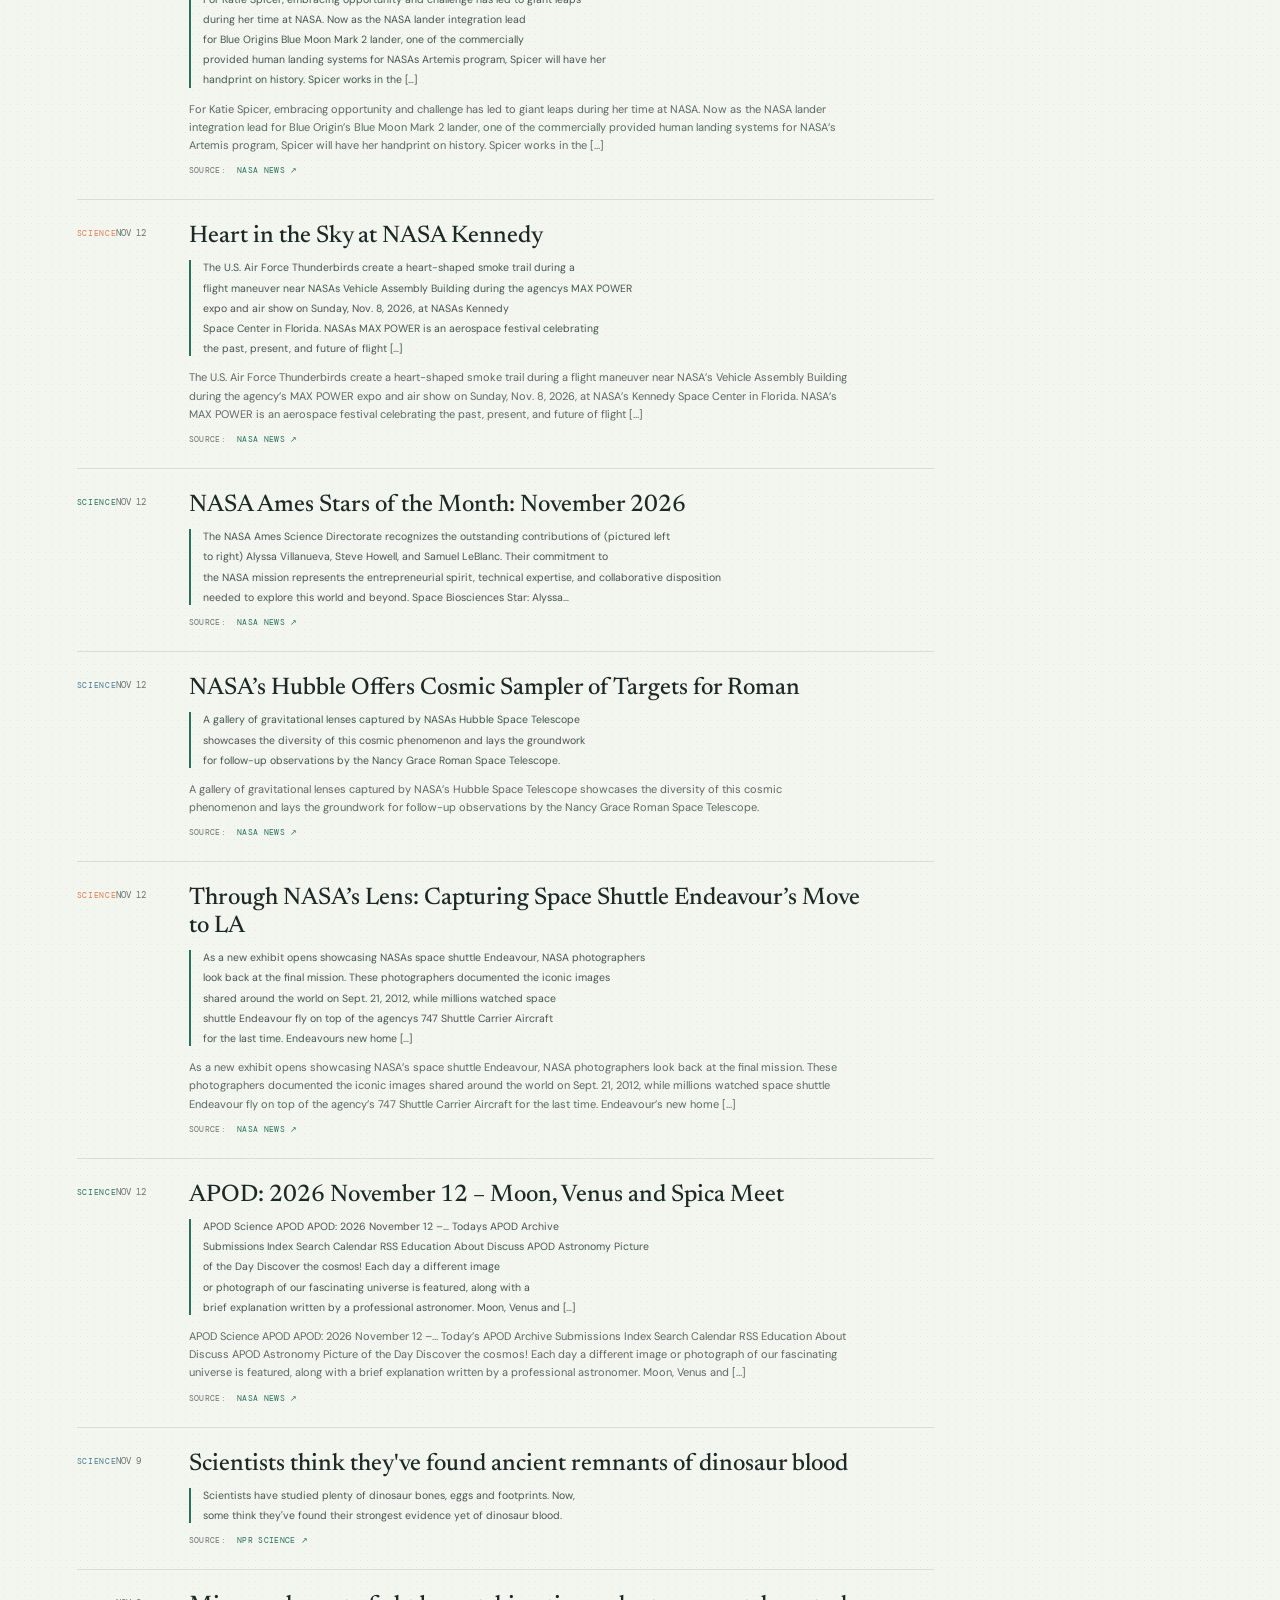
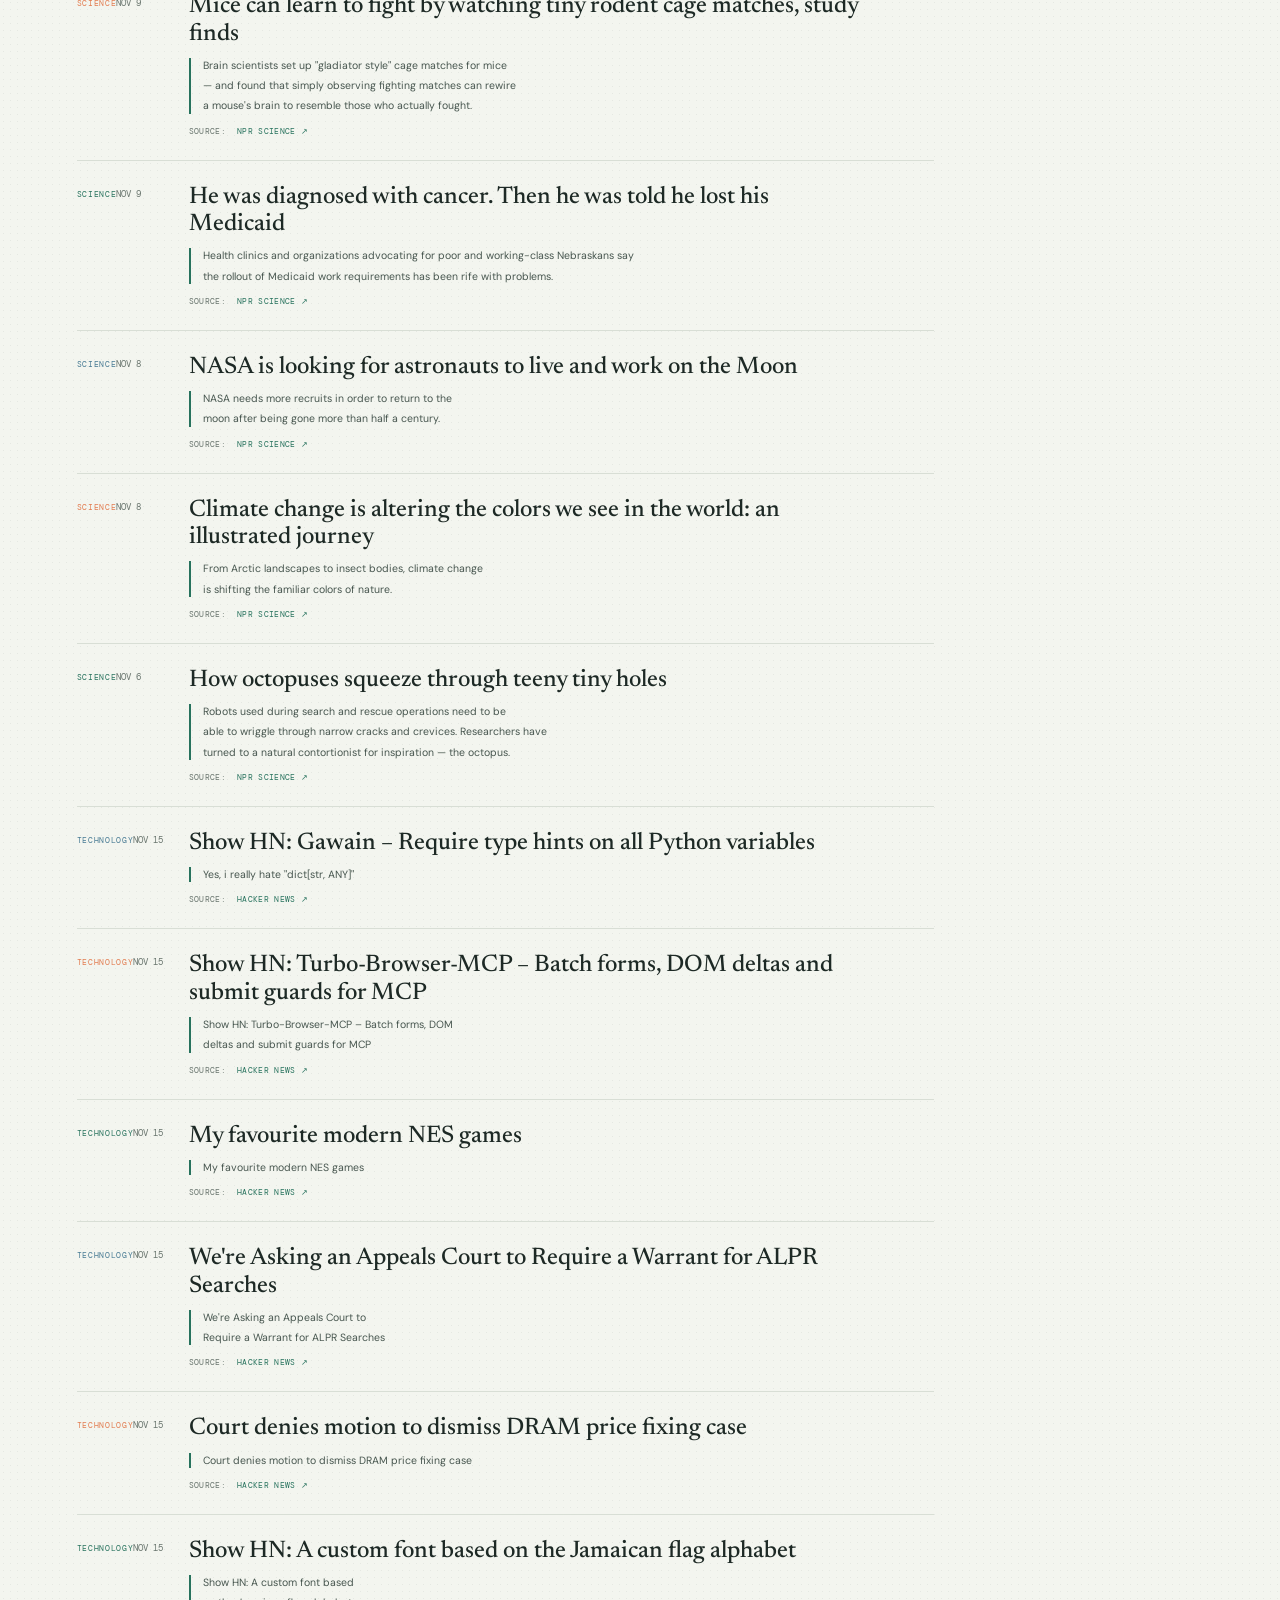
==== commit 08fc1e8a: "Improve global search metadata Co-authored-by: Copilot <223556219+Copilot@users.noreply.github.com>" ====
--- a/index.html
+++ b/index.html
@@ -4,15 +4,28 @@
     <meta charset="utf-8">
     <meta name="viewport" content="width=device-width, initial-scale=1">
     <meta name="theme-color" content="#f3f5ef">
-    <meta name="description" content="A clear, source-linked digest from independent news and research feeds.">
-    <title>News Aggregator | A better reading brief</title>
+    <meta name="description" content="Explore a global, source-linked reading brief covering world news, science, technology and business, with concise summaries and links to original reports.">
+    <title>Global News &amp; Research Brief | News Aggregator</title>
     <link rel="canonical" href="https://goodthingstoknowtoday.pages.dev/">
     <link rel="sitemap" type="application/xml" href="/sitemap.xml">
     <meta property="og:type" content="website">
-    <meta property="og:title" content="News Aggregator | A better reading brief">
-    <meta property="og:description" content="A source-linked reading brief from public news and research feeds.">
+    <meta property="og:site_name" content="News Aggregator">
+    <meta property="og:title" content="Global News &amp; Research Brief | News Aggregator">
+    <meta property="og:description" content="Explore a global, source-linked reading brief covering world news, science, technology and business, with concise summaries and links to original reports.">
     <meta property="og:url" content="https://goodthingstoknowtoday.pages.dev/">
     <meta name="twitter:card" content="summary">
+    <meta name="twitter:title" content="Global News &amp; Research Brief | News Aggregator">
+    <meta name="twitter:description" content="Explore a global, source-linked reading brief covering world news, science, technology and business, with concise summaries and links to original reports.">
+    <script type="application/ld+json">
+      {
+        "@context": "https://schema.org",
+        "@type": "WebSite",
+        "name": "News Aggregator",
+        "url": "https://goodthingstoknowtoday.pages.dev/",
+        "description": "A global, source-linked reading brief covering world news, science, technology and business.",
+        "inLanguage": "en"
+      }
+    </script>
     <link rel="preconnect" href="https://fonts.googleapis.com">
     <link rel="preconnect" href="https://fonts.gstatic.com" crossorigin>
     <link href="https://fonts.googleapis.com/css2?family=DM+Mono:wght@400;500&family=DM+Sans:wght@400;500;600;700&family=Newsreader:opsz,wght@6..72,500;6..72,600&display=swap" rel="stylesheet">
@@ -35,7 +48,7 @@
         <div class="intro-copy">
           <p class="eyebrow">A small window on a wide world</p>
           <h1 id="page-title">Good things to<br><em>know today.</em></h1>
-          <p class="intro-description">A considered reading list from trusted publications, research desks, and curious corners of the internet.</p>
+          <p class="intro-description">A source-linked reading list of world news, science, technology and business from independent publications.</p>
           <div class="visit-stats" aria-label="Page views">
             <div class="visit-stat"><span class="visit-value" id="total-views" aria-live="polite">—</span><span class="visit-label">Total views</span></div>
             <div class="visit-stat"><span class="visit-value" id="today-views" aria-live="polite">—</span><span class="visit-label">Today · UTC</span></div>
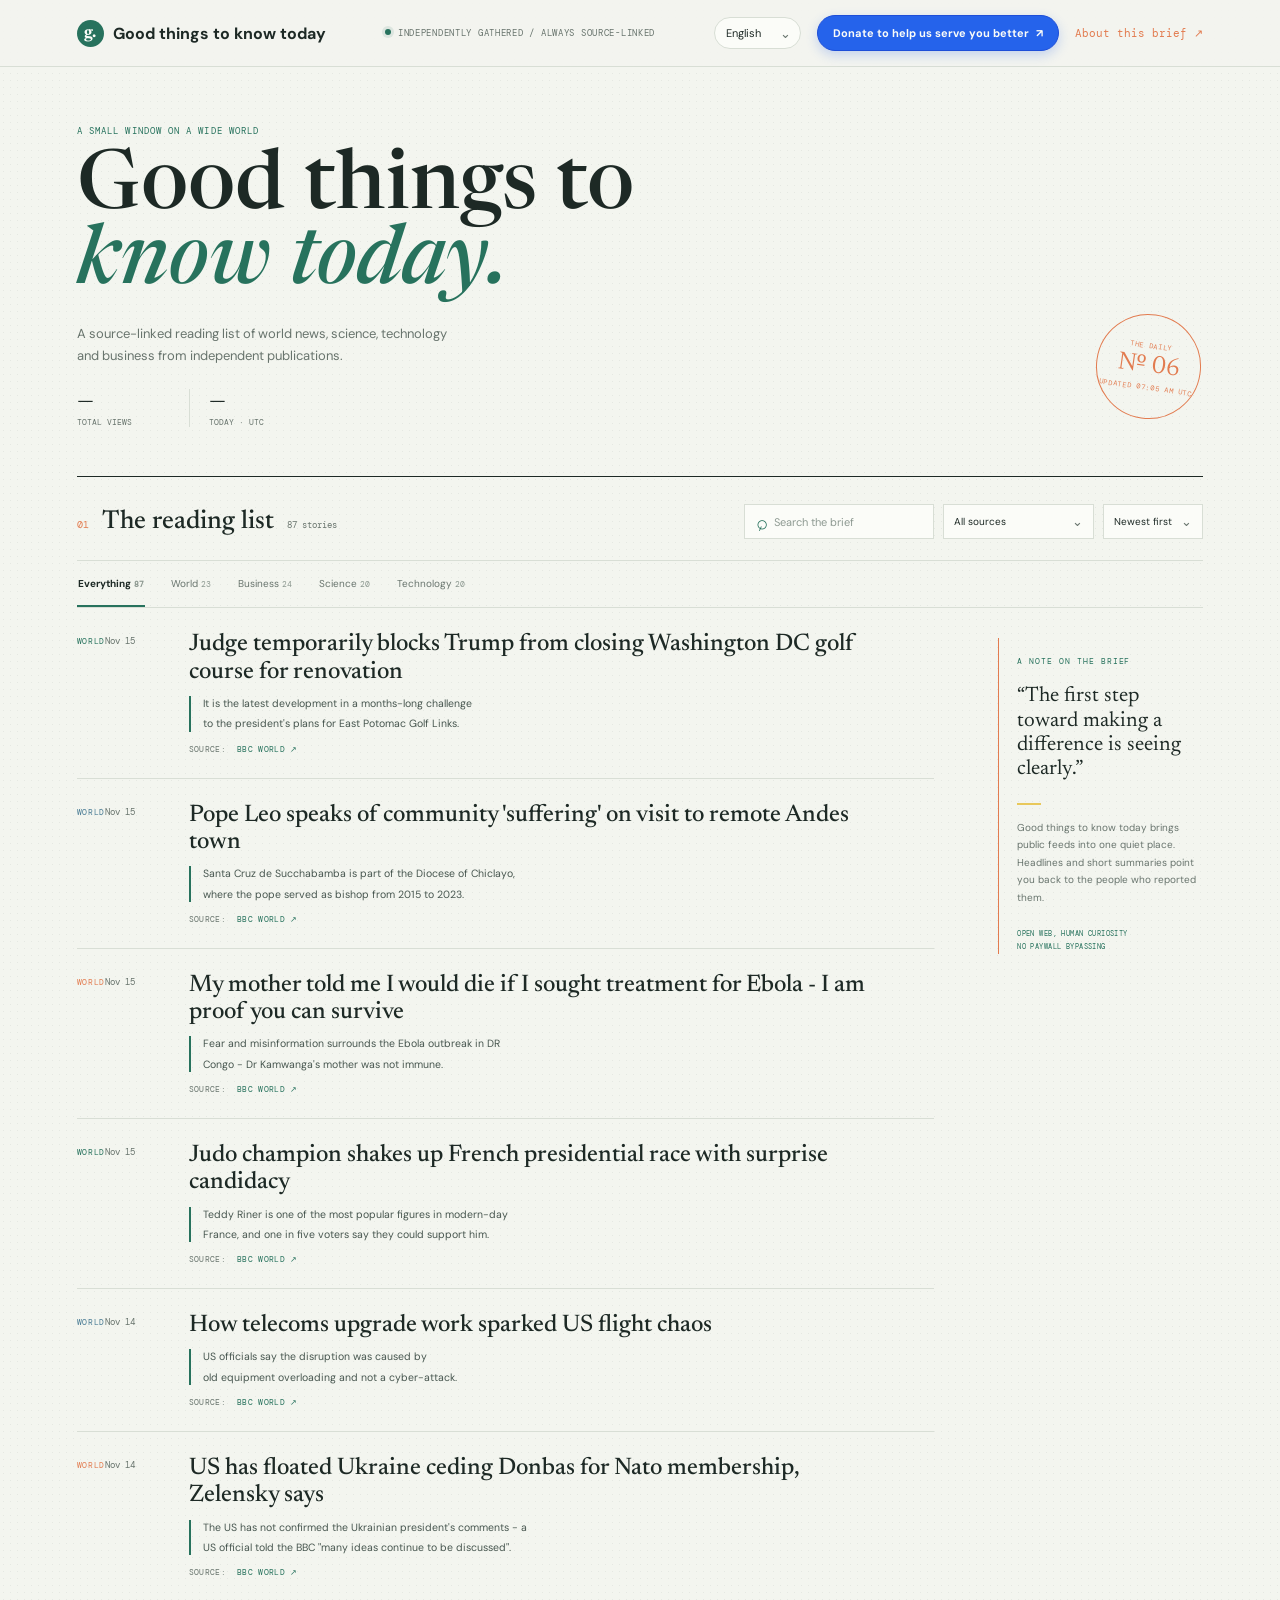
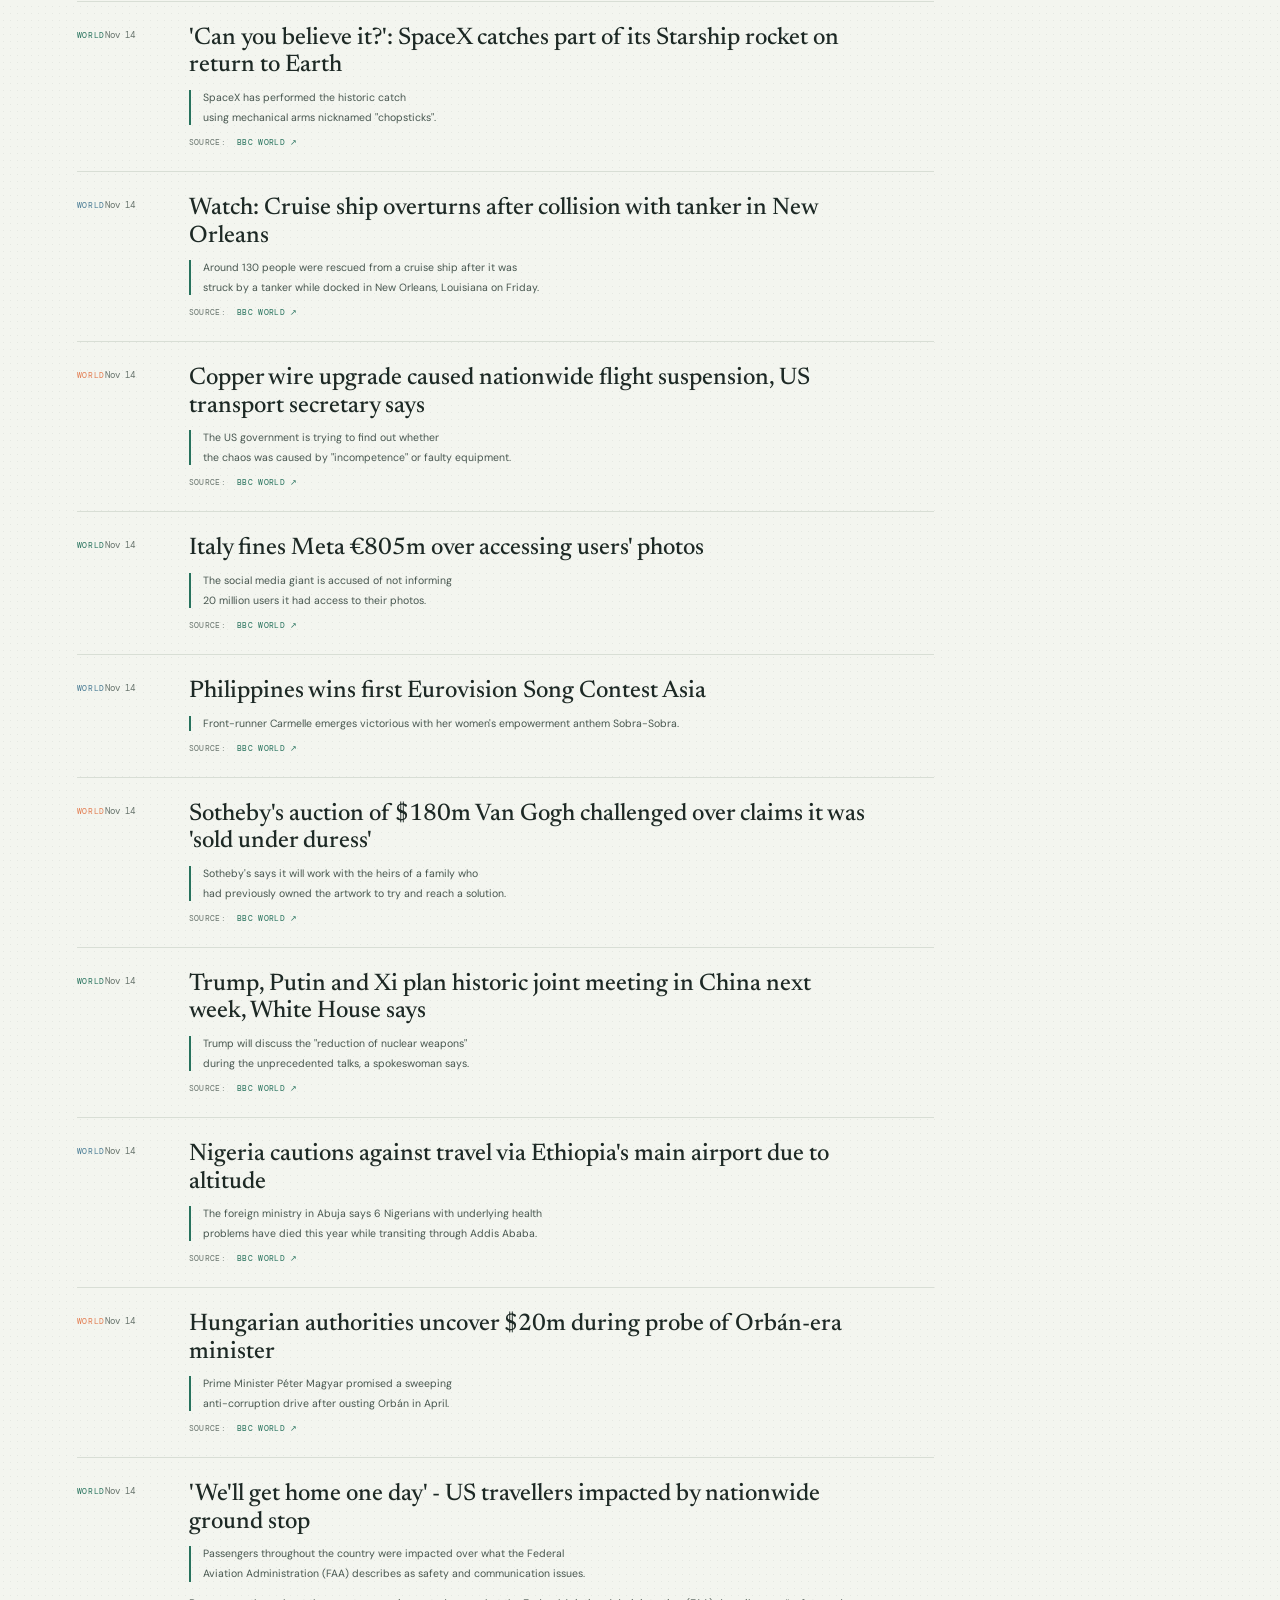
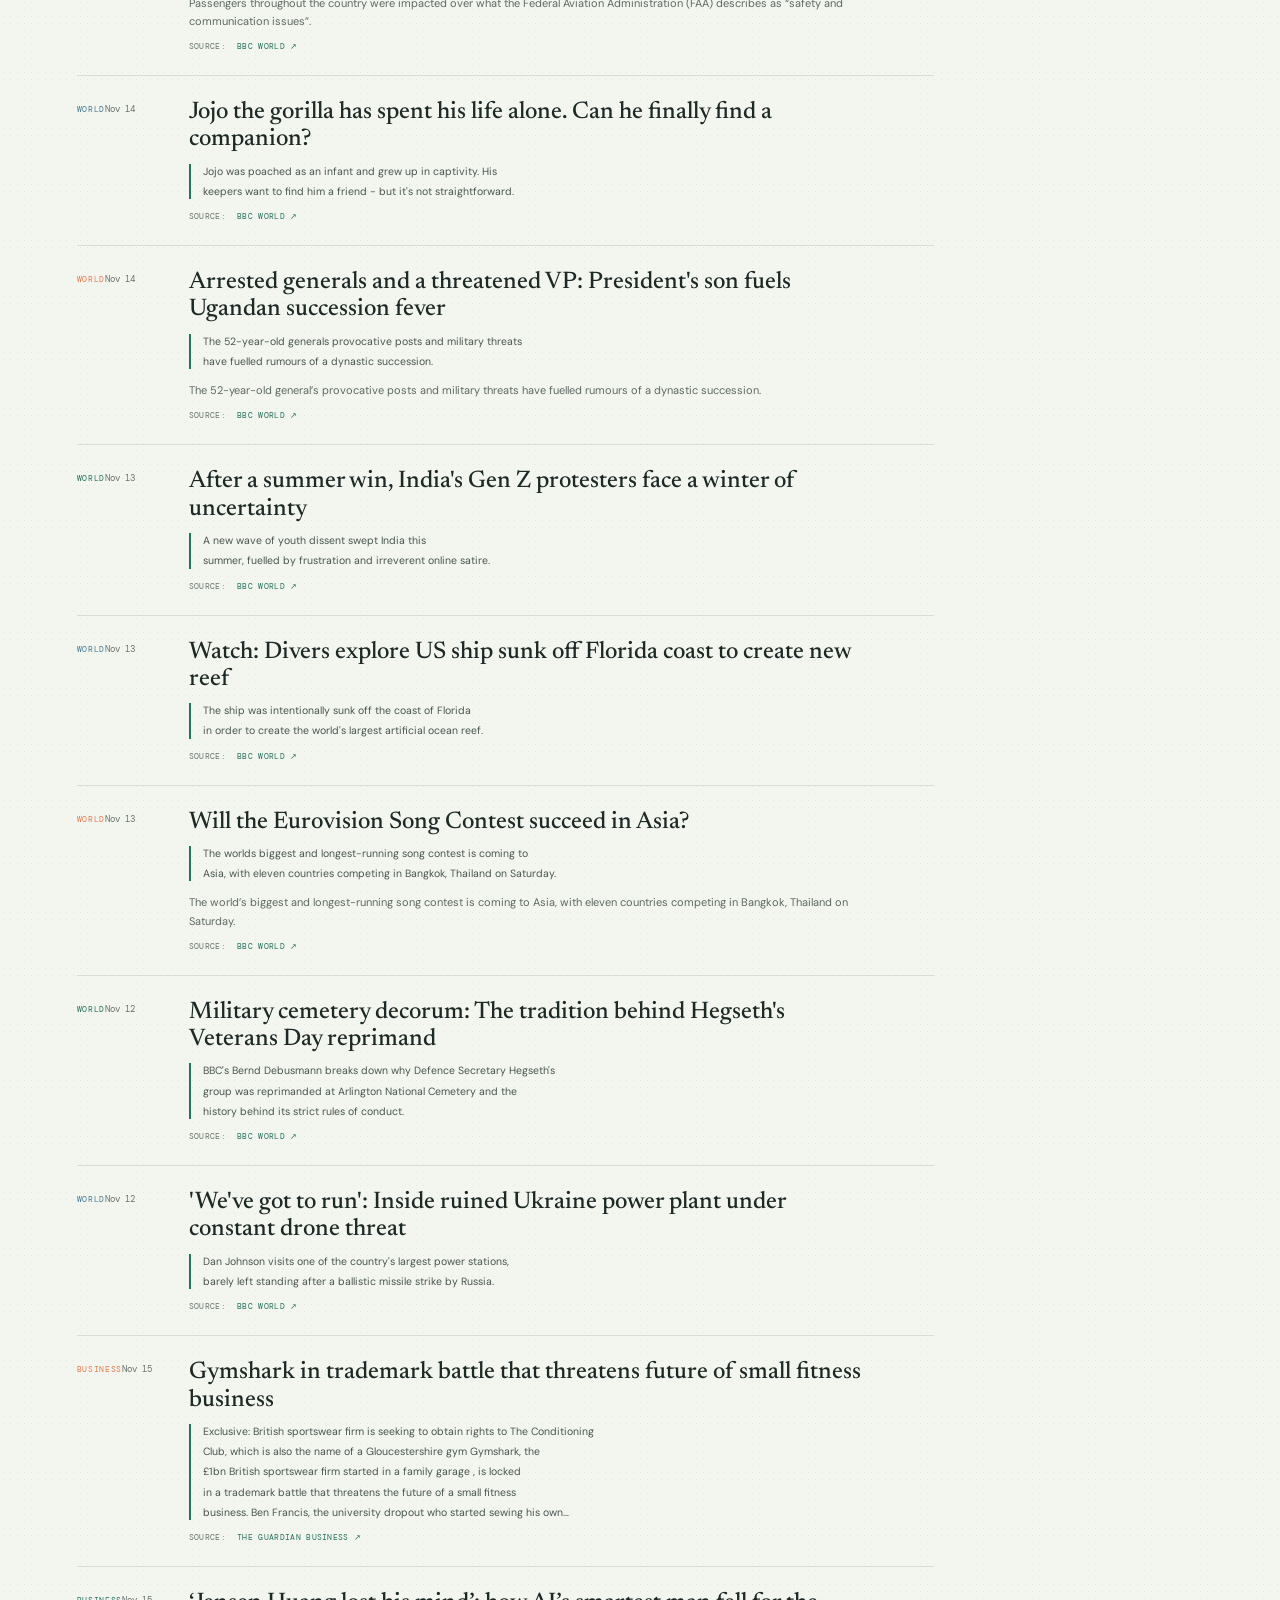
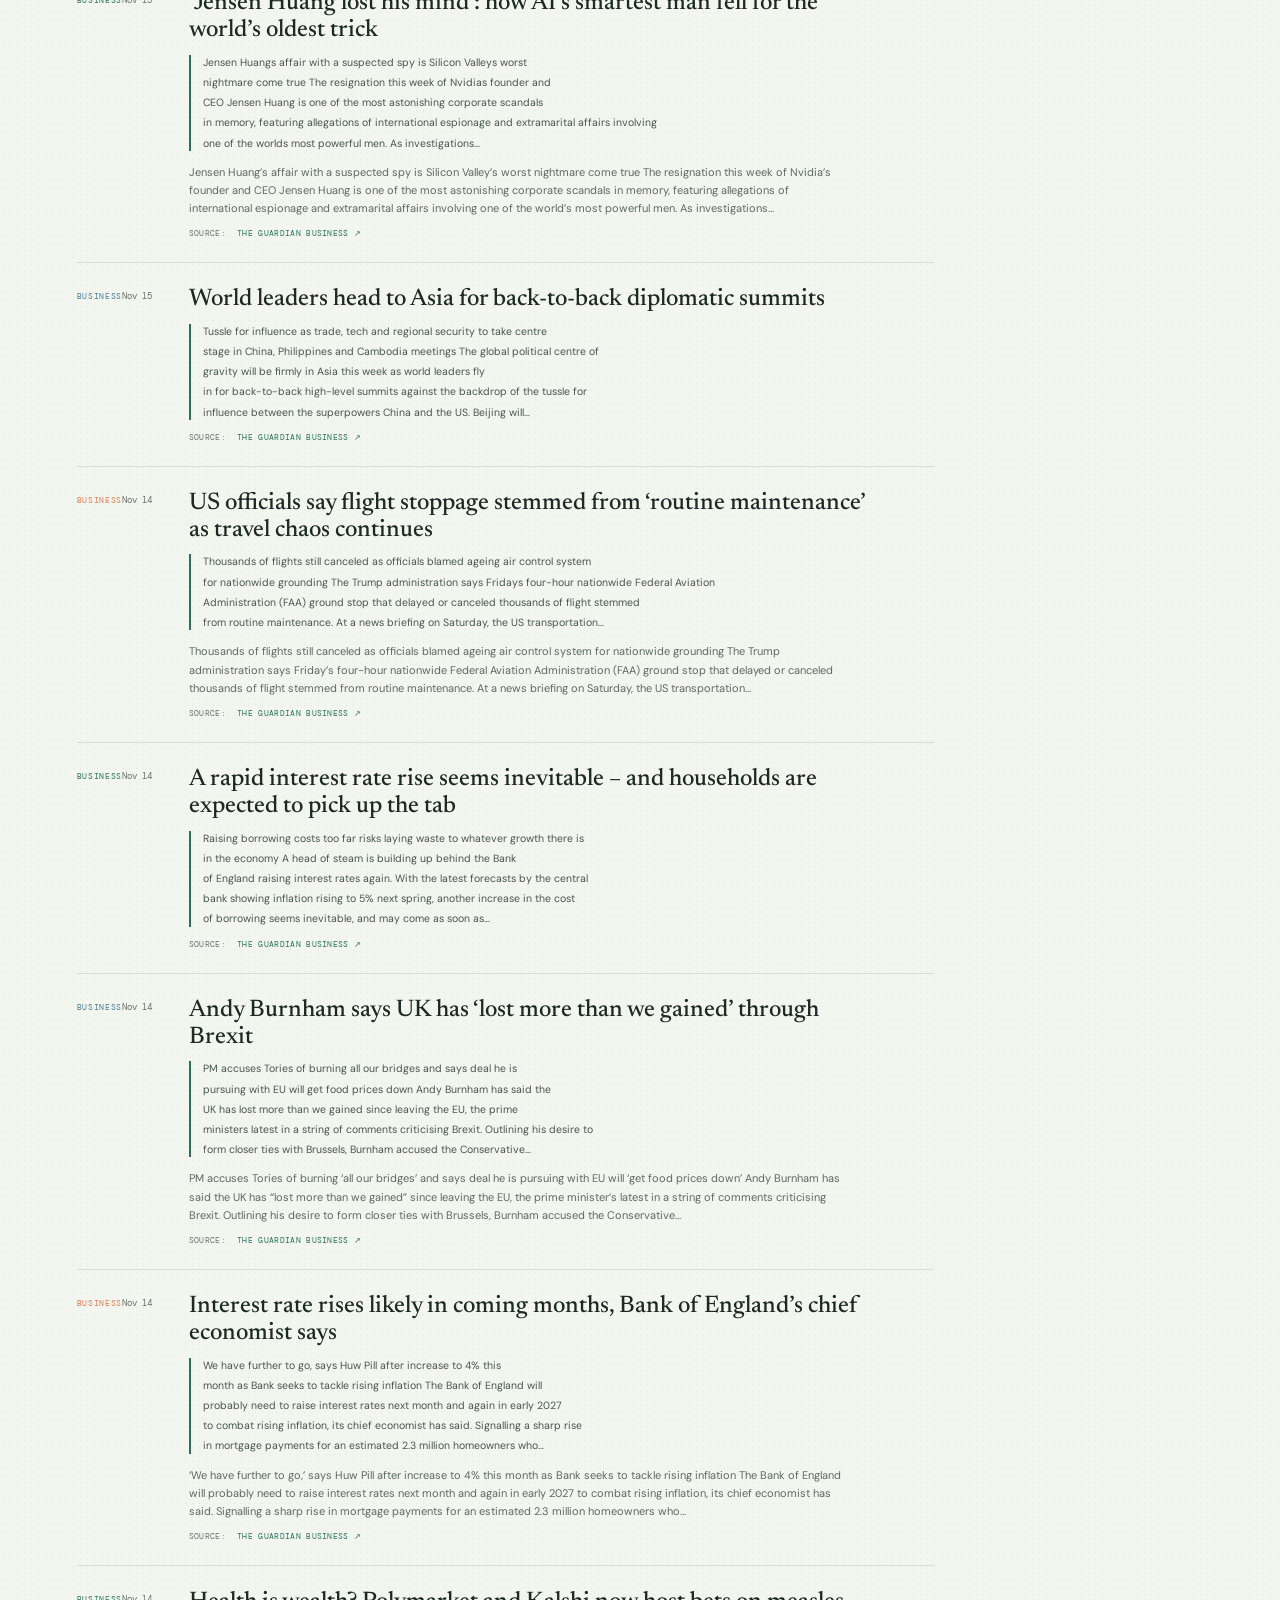
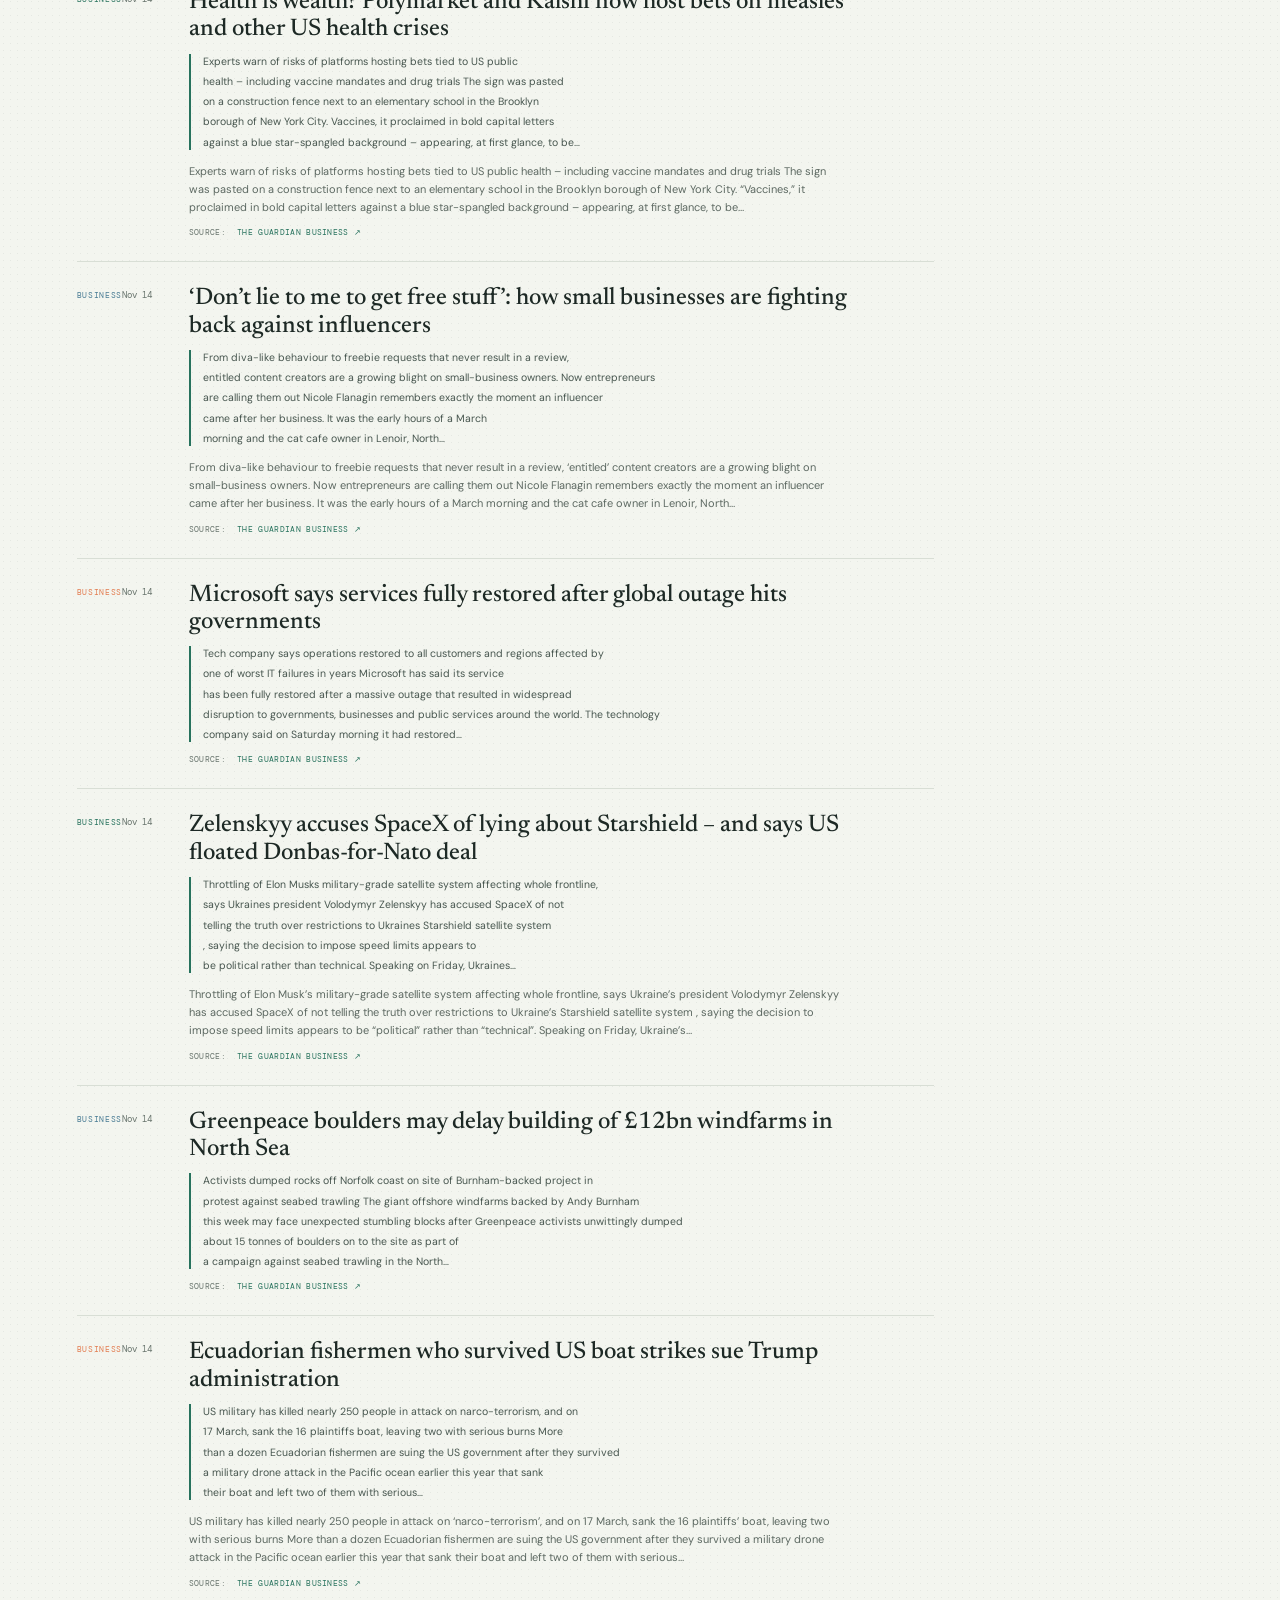
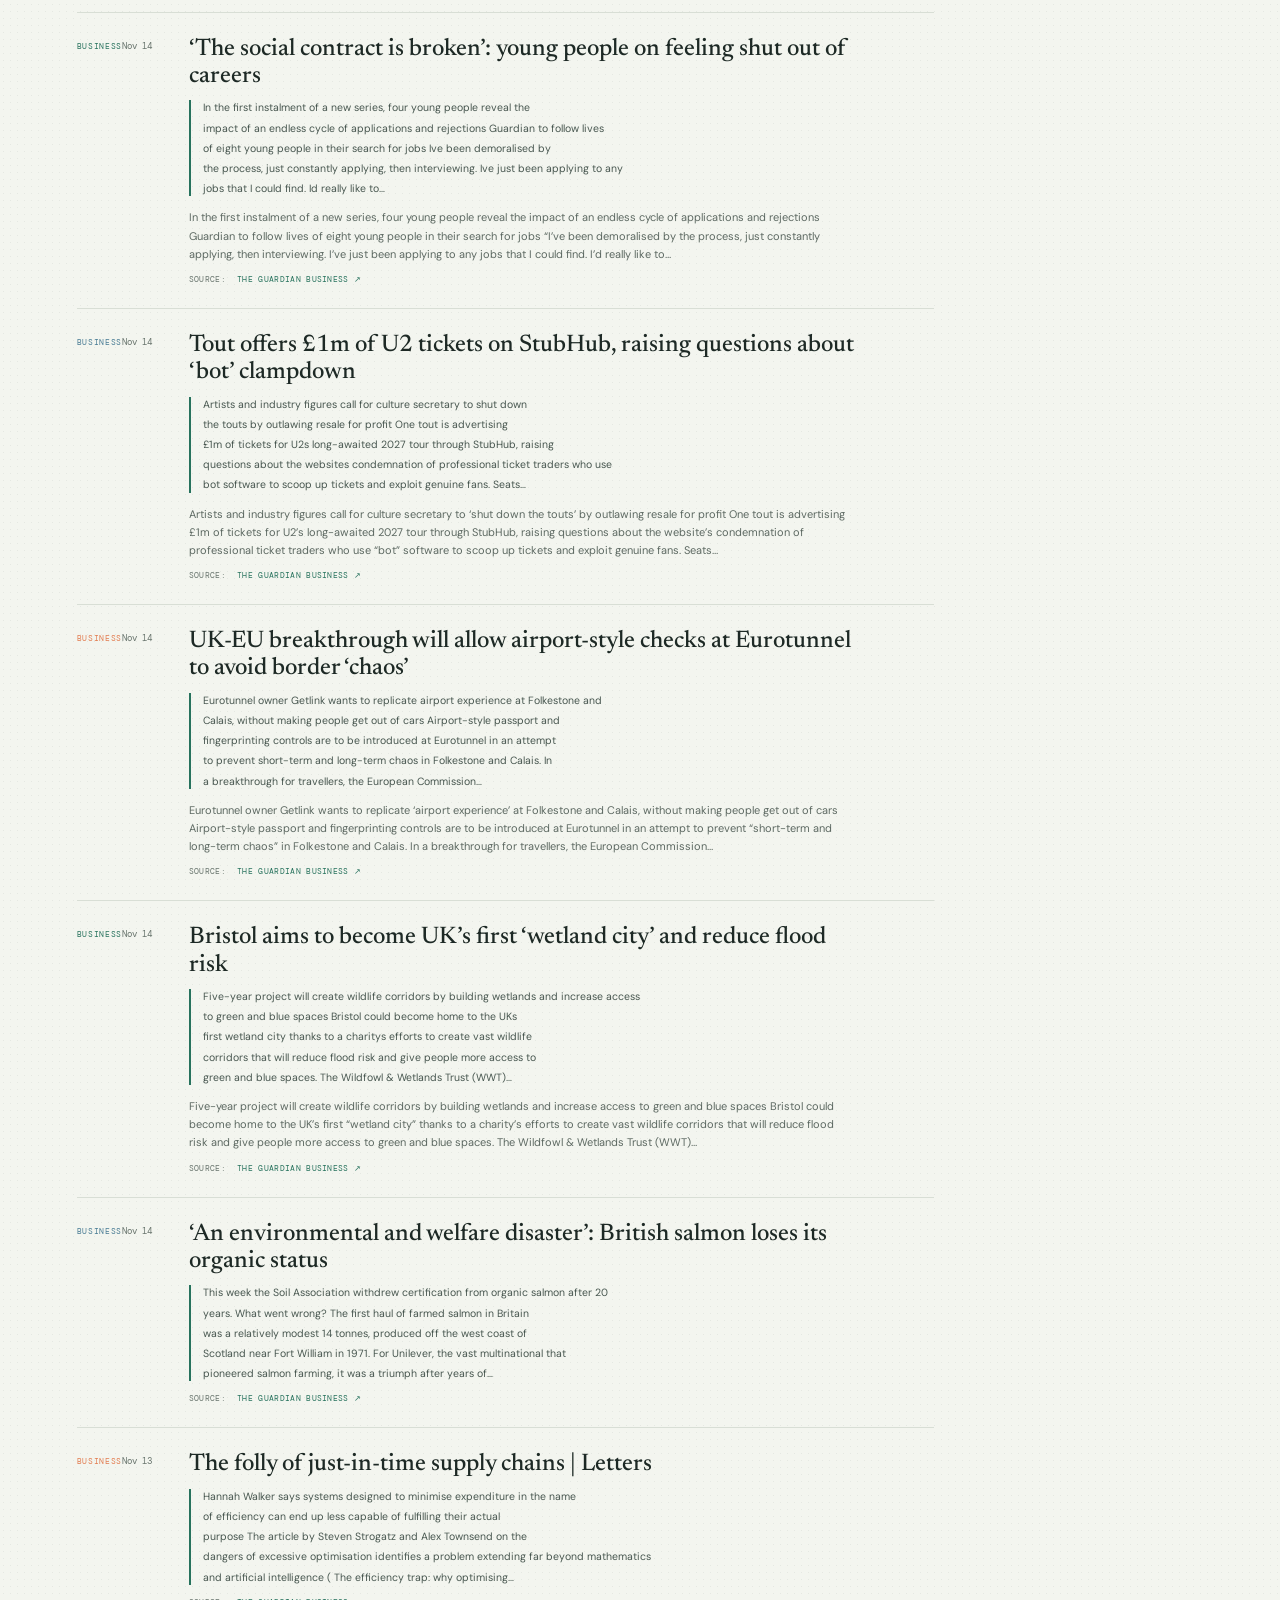
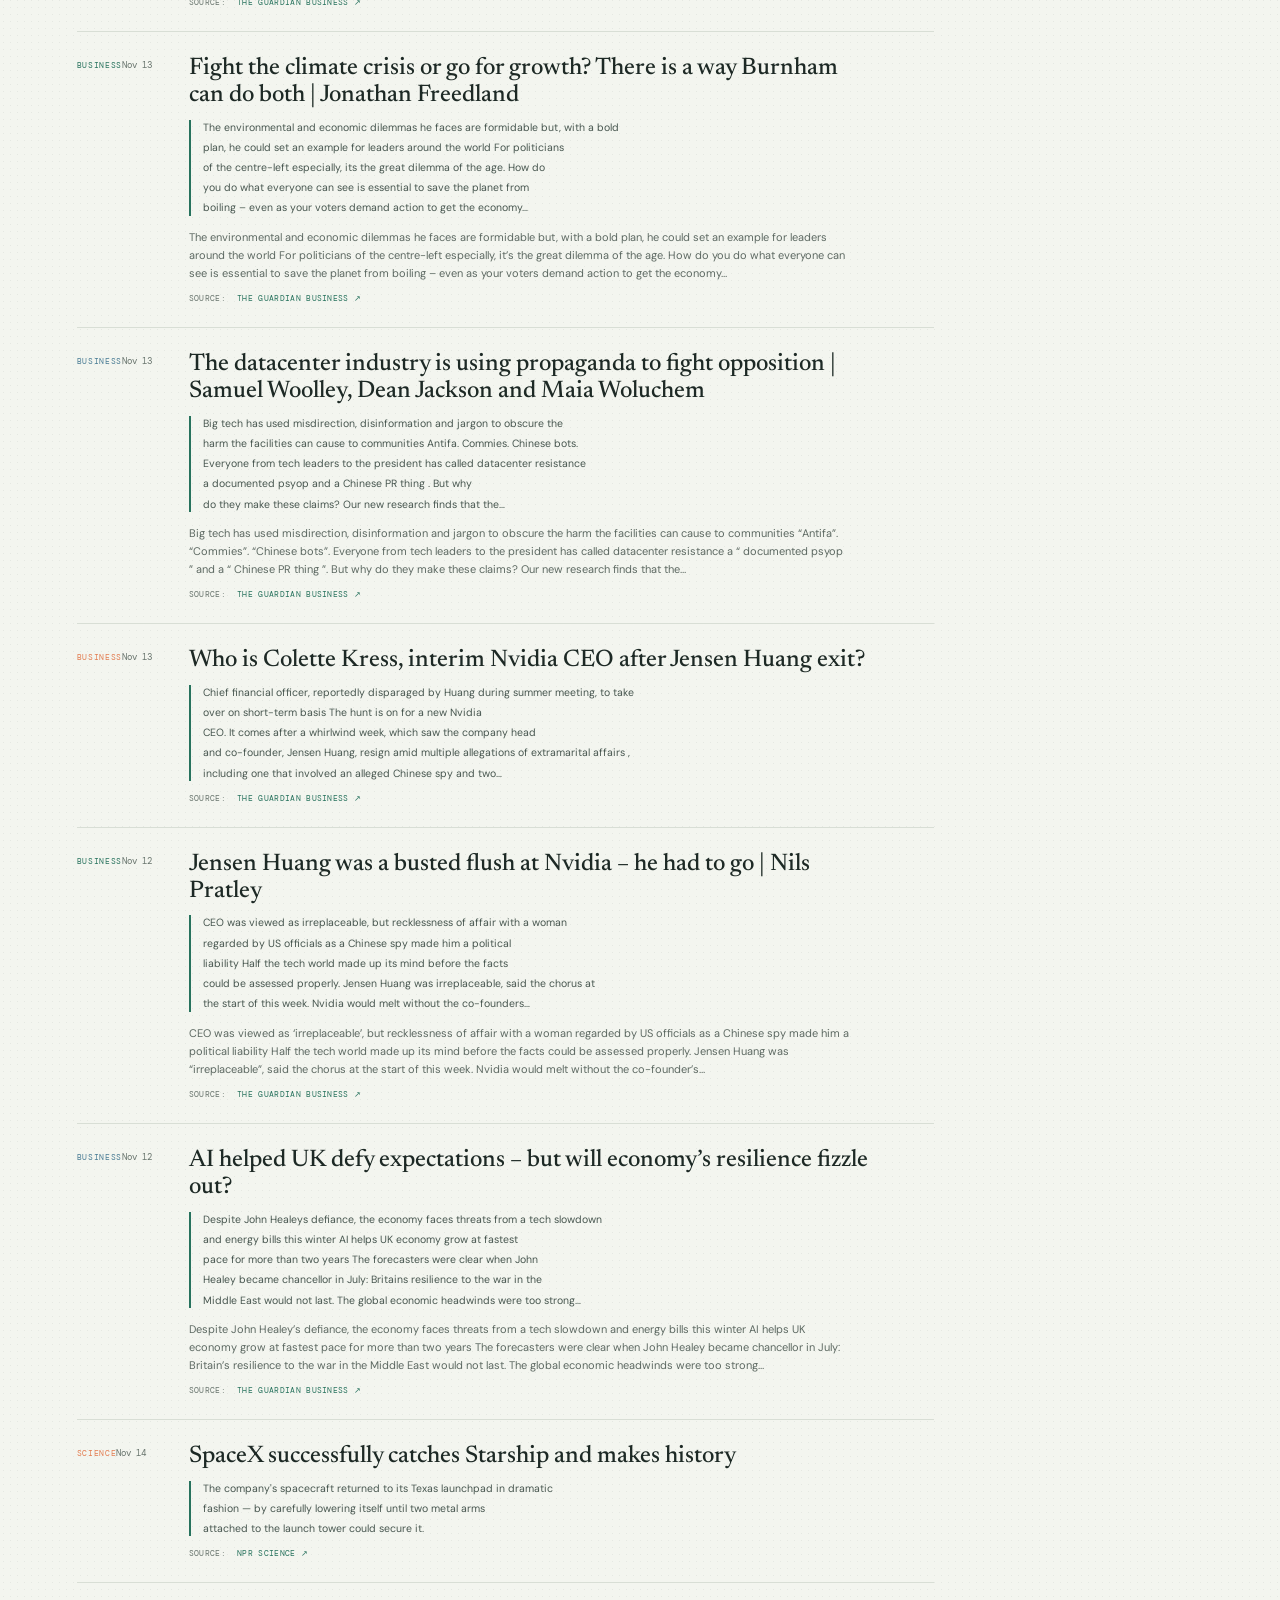
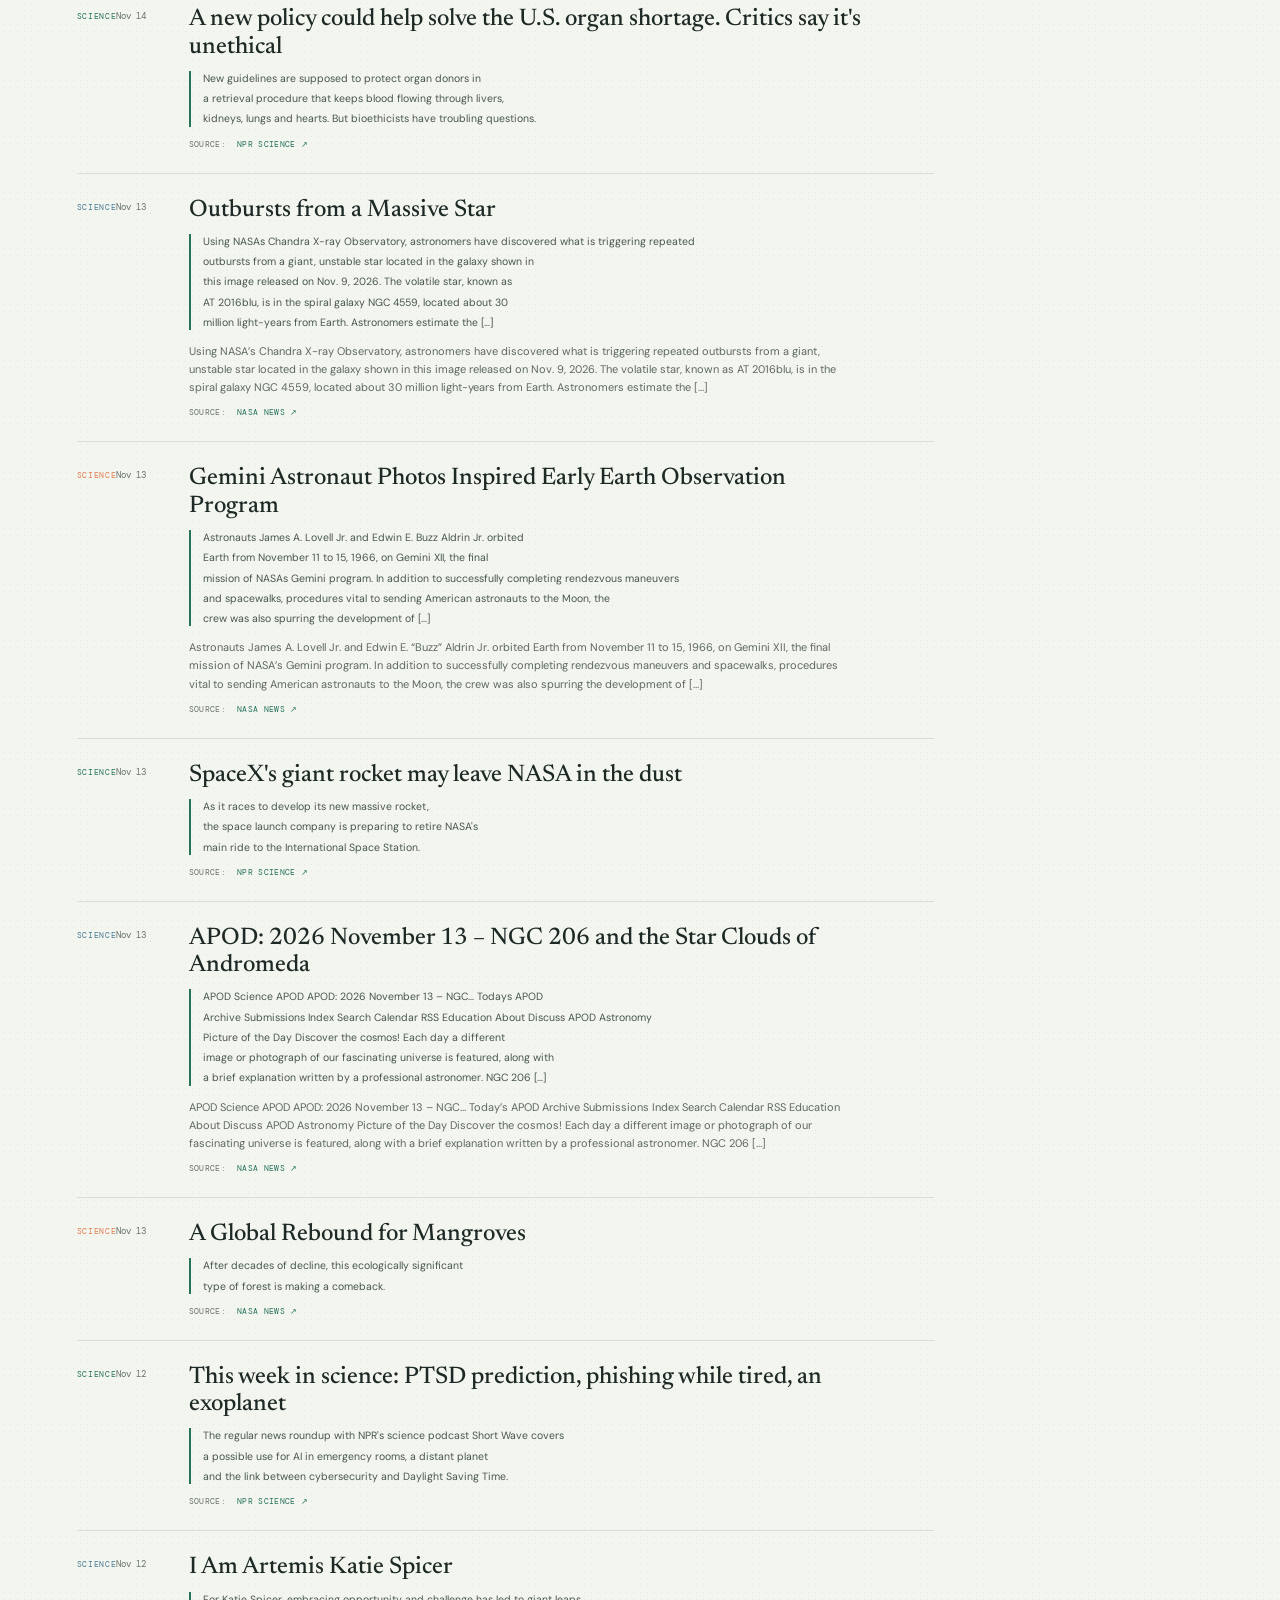
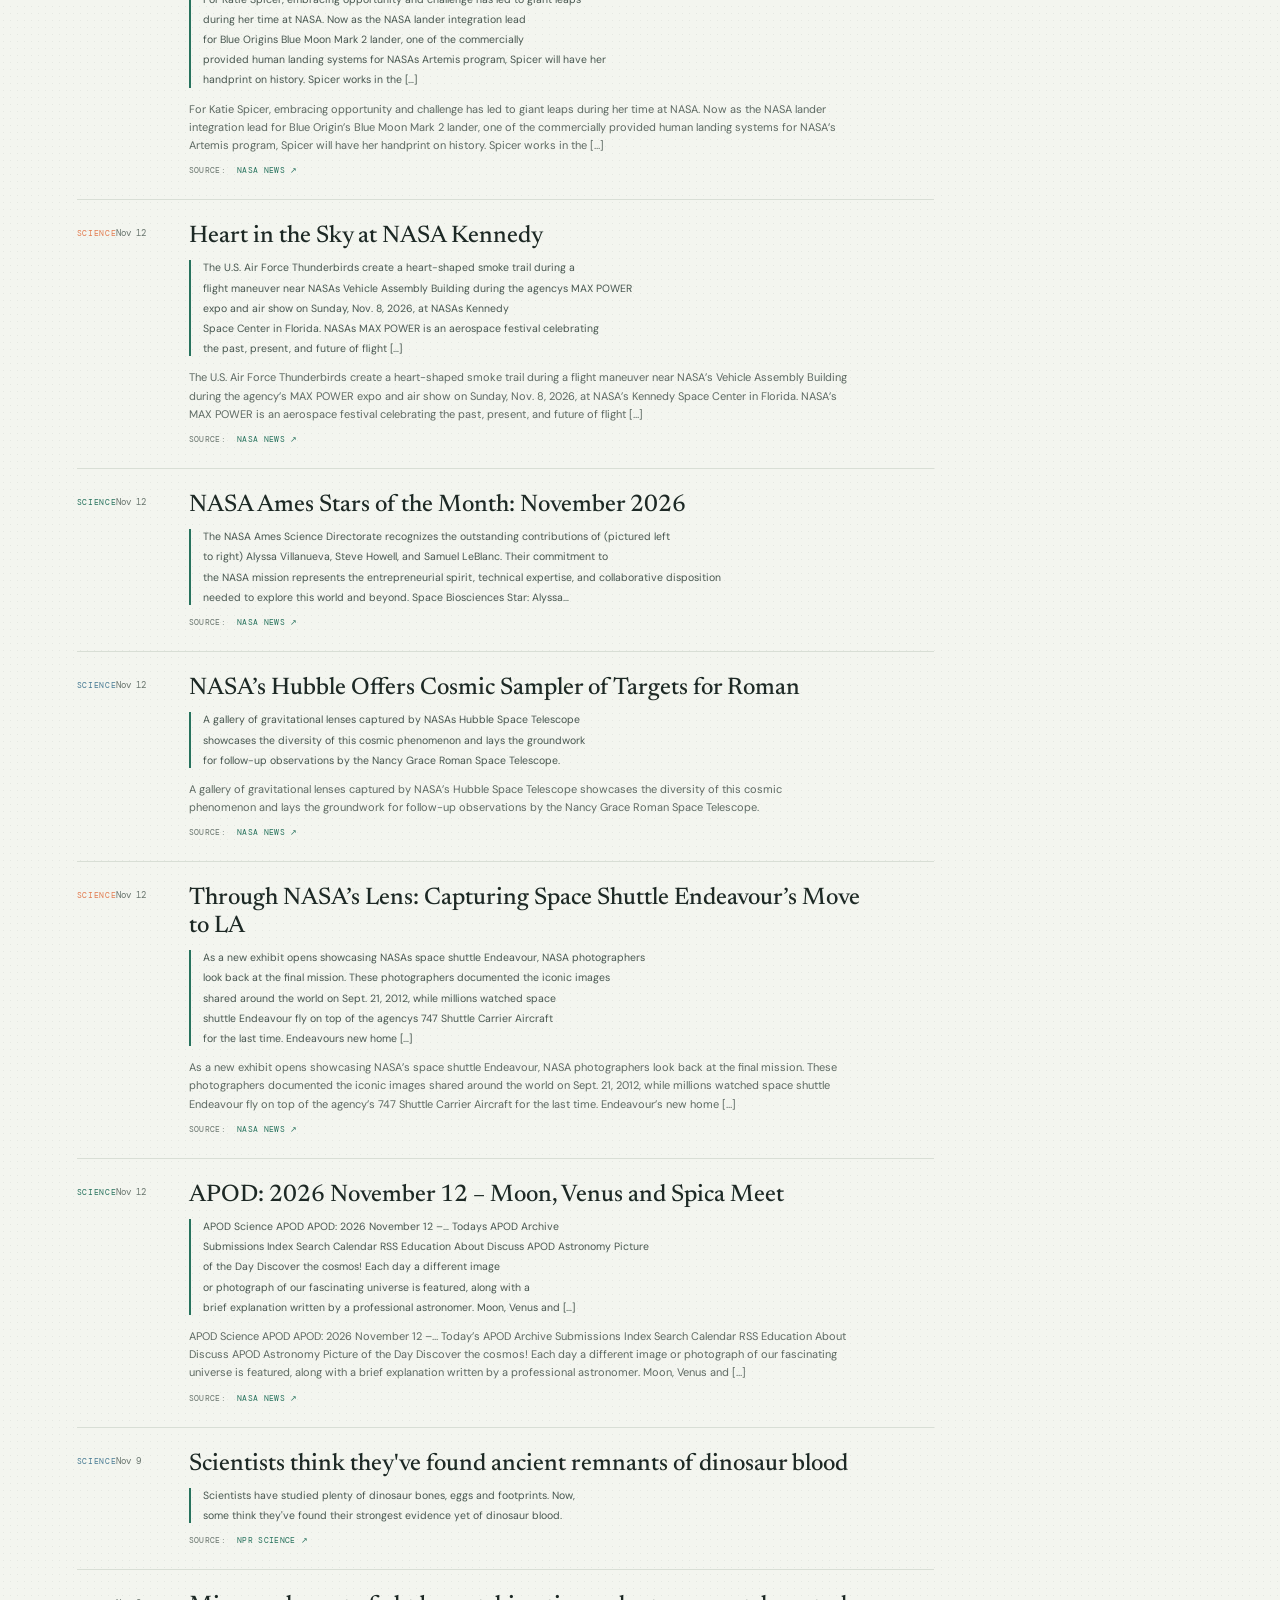
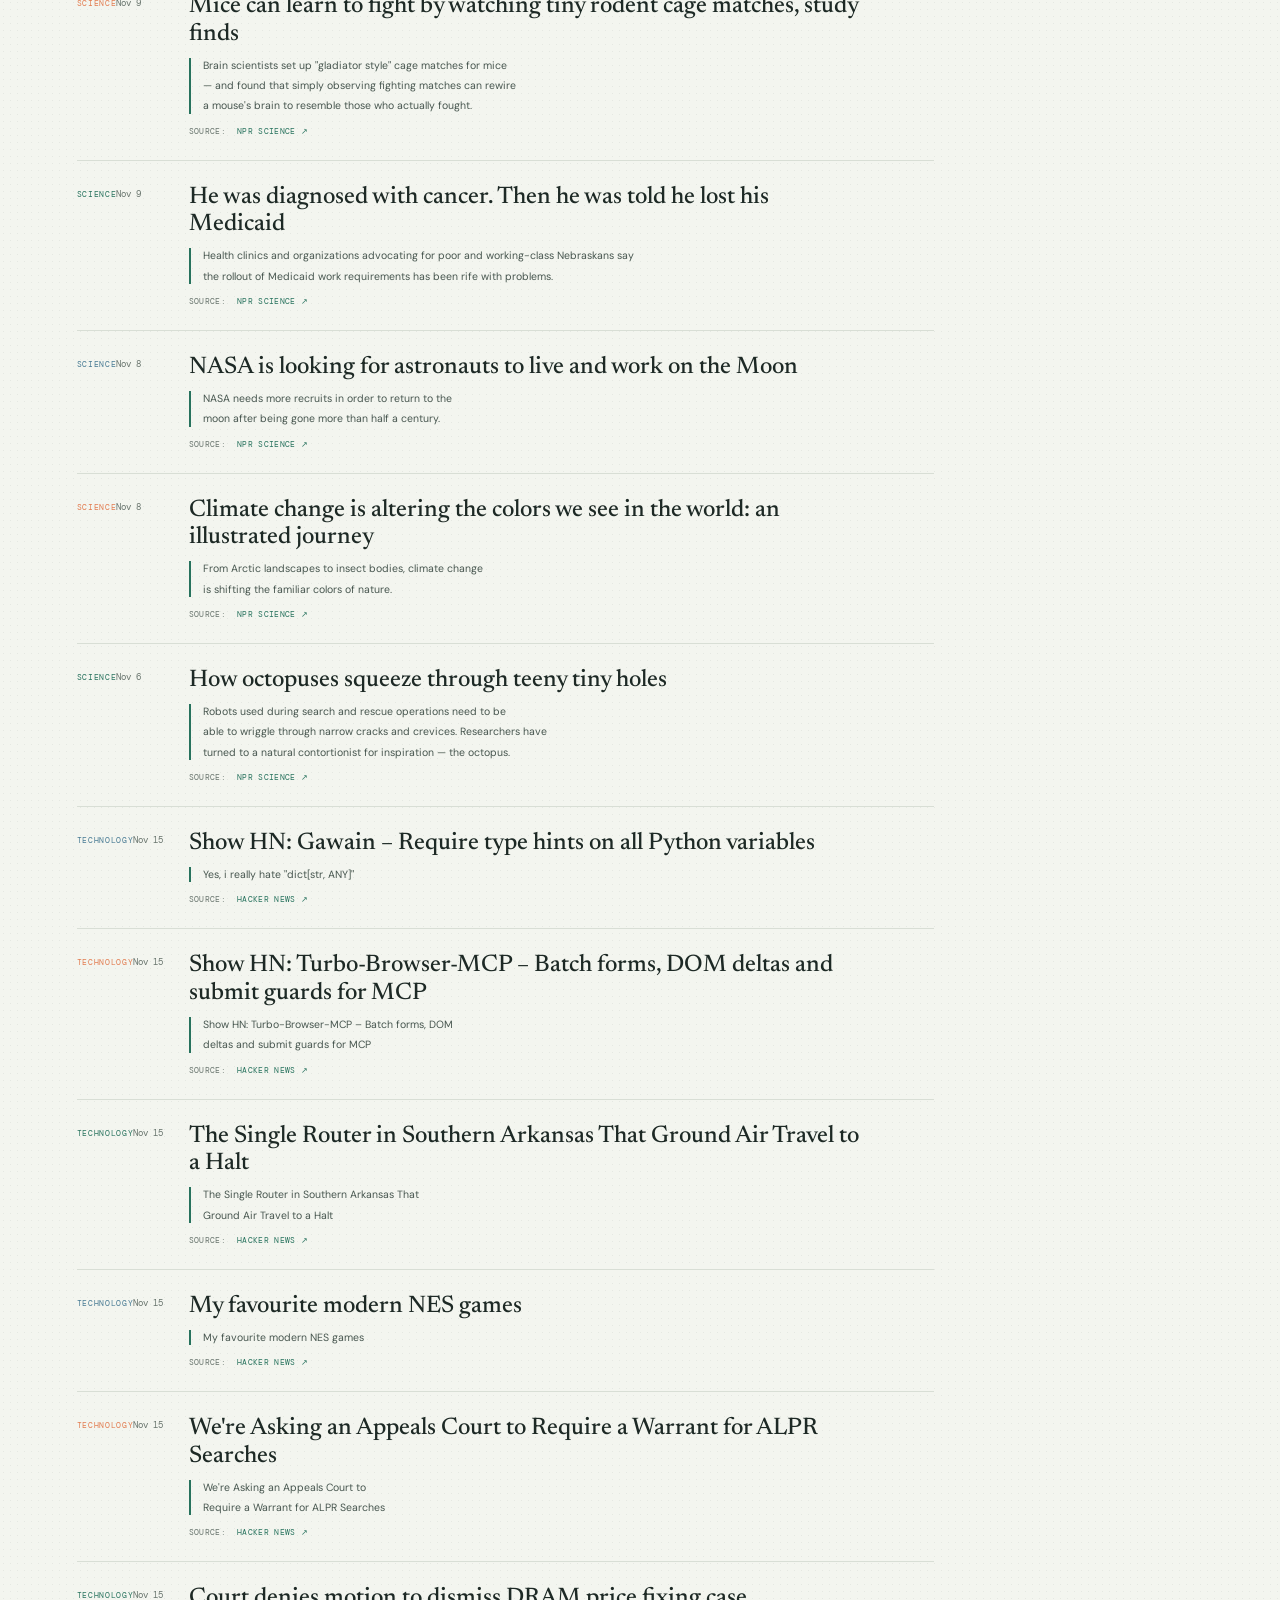
==== commit 478dcf82: "Rebrand and publish multilingual reading brief Co-authored-by: Copilot <223556219+Copilot@users.nore" ====
--- a/index.html
+++ b/index.html
@@ -4,107 +4,118 @@
     <meta charset="utf-8">
     <meta name="viewport" content="width=device-width, initial-scale=1">
     <meta name="theme-color" content="#f3f5ef">
-    <meta name="description" content="Explore a global, source-linked reading brief covering world news, science, technology and business, with concise summaries and links to original reports.">
-    <title>Global News &amp; Research Brief | News Aggregator</title>
+    <meta name="description" data-i18n-meta="description" content="Explore a global, source-linked reading brief covering world news, science, technology and business, with concise summaries and links to original reports.">
+    <title data-i18n="title">Global News &amp; Research Brief | Good things to know today</title>
     <link rel="canonical" href="https://goodthingstoknowtoday.pages.dev/">
     <link rel="sitemap" type="application/xml" href="/sitemap.xml">
+    <!-- HREFLANG_LINKS -->
     <meta property="og:type" content="website">
-    <meta property="og:site_name" content="News Aggregator">
-    <meta property="og:title" content="Global News &amp; Research Brief | News Aggregator">
-    <meta property="og:description" content="Explore a global, source-linked reading brief covering world news, science, technology and business, with concise summaries and links to original reports.">
+    <meta property="og:site_name" content="Good things to know today">
+    <meta property="og:locale" content="en_US">
+    <meta property="og:title" data-i18n-meta="title" content="Global News &amp; Research Brief | Good things to know today">
+    <meta property="og:description" data-i18n-meta="description" content="Explore a global, source-linked reading brief covering world news, science, technology and business, with concise summaries and links to original reports.">
     <meta property="og:url" content="https://goodthingstoknowtoday.pages.dev/">
     <meta name="twitter:card" content="summary">
-    <meta name="twitter:title" content="Global News &amp; Research Brief | News Aggregator">
-    <meta name="twitter:description" content="Explore a global, source-linked reading brief covering world news, science, technology and business, with concise summaries and links to original reports.">
+    <meta name="twitter:title" data-i18n-meta="title" content="Global News &amp; Research Brief | Good things to know today">
+    <meta name="twitter:description" data-i18n-meta="description" content="Explore a global, source-linked reading brief covering world news, science, technology and business, with concise summaries and links to original reports.">
     <script type="application/ld+json">
       {
         "@context": "https://schema.org",
         "@type": "WebSite",
-        "name": "News Aggregator",
+        "name": "Good things to know today",
         "url": "https://goodthingstoknowtoday.pages.dev/",
         "description": "A global, source-linked reading brief covering world news, science, technology and business.",
         "inLanguage": "en"
       }
     </script>
+    <!-- LOCALE_REDIRECT_SCRIPT -->
     <link rel="preconnect" href="https://fonts.googleapis.com">
     <link rel="preconnect" href="https://fonts.gstatic.com" crossorigin>
-    <link href="https://fonts.googleapis.com/css2?family=DM+Mono:wght@400;500&family=DM+Sans:wght@400;500;600;700&family=Newsreader:opsz,wght@6..72,500;6..72,600&display=swap" rel="stylesheet">
-    <link rel="stylesheet" href="styles.css">
-    <script src="site-config.js" defer></script>
-    <script src="app.js?v=20261121-donate" defer></script>
+    <link href="https://fonts.googleapis.com/css2?family=DM+Mono:wght@400;500&family=DM+Sans:wght@400;500;600;700&family=Newsreader:opsz,wght@6..72,500;6..72,600&family=Noto+Sans+Bengali:wght@400;500;600;700&family=Noto+Sans+Devanagari:wght@400;500;600;700&family=Noto+Sans+Kannada:wght@400;500;600;700&family=Noto+Sans+Malayalam:wght@400;500;600;700&family=Noto+Sans+Tamil:wght@400;500;600;700&family=Noto+Sans+Telugu:wght@400;500;600;700&display=swap" rel="stylesheet">
+    <link rel="stylesheet" href="/styles.css">
+    <script src="/site-config.js" defer></script>
+    <script src="/app.js?v=20261121-brand" defer></script>
   </head>
   <body>
     <header class="topbar">
-      <a class="wordmark" href="./" aria-label="News Aggregator home"><span class="mark" aria-hidden="true">n.</span> news aggregator</a>
-      <div class="topbar-note"><span class="live-dot" aria-hidden="true"></span> INDEPENDENTLY GATHERED <span class="topbar-divider">/</span> ALWAYS SOURCE-LINKED</div>
+      <a class="wordmark" href="./" aria-label="Good things to know today home" data-i18n-attr="aria-label:homeLabel"><span class="mark" aria-hidden="true">g.</span> Good things to know today</a>
+      <div class="topbar-note"><span class="live-dot" aria-hidden="true"></span><span data-i18n="topbarNote">INDEPENDENTLY GATHERED / ALWAYS SOURCE-LINKED</span></div>
       <div class="topbar-actions">
-        <a class="donate-link" id="donate-link" href="https://razorpay.me/@gopiramkrishnamurthy" target="_blank" rel="noopener noreferrer"><span id="donate-label">Donate to help us serve you better</span><span aria-hidden="true">↗</span></a>
-        <a class="about-link" href="#about">About this brief <span aria-hidden="true">↗</span></a>
+        <label class="language-picker">
+          <span class="sr-only" data-i18n="languageSelector">Select language</span>
+          <select id="language-select" aria-label="Select language" data-i18n-attr="aria-label:languageSelector"><!-- LANGUAGE_OPTIONS --></select>
+        </label>
+        <a class="donate-link" id="donate-link" href="https://razorpay.me/@gopiramkrishnamurthy" target="_blank" rel="noopener noreferrer"><span id="donate-label" data-i18n="donate">Donate to help us serve you better</span><span aria-hidden="true">↗</span></a>
+        <a class="about-link" href="#about"><span data-i18n="aboutLink">About this brief</span> <span aria-hidden="true">↗</span></a>
       </div>
     </header>
 
     <main>
       <section class="intro" aria-labelledby="page-title">
         <div class="intro-copy">
-          <p class="eyebrow">A small window on a wide world</p>
-          <h1 id="page-title">Good things to<br><em>know today.</em></h1>
-          <p class="intro-description">A source-linked reading list of world news, science, technology and business from independent publications.</p>
-          <div class="visit-stats" aria-label="Page views">
-            <div class="visit-stat"><span class="visit-value" id="total-views" aria-live="polite">—</span><span class="visit-label">Total views</span></div>
-            <div class="visit-stat"><span class="visit-value" id="today-views" aria-live="polite">—</span><span class="visit-label">Today · UTC</span></div>
+          <p class="eyebrow" data-i18n="heroEyebrow">A small window on a wide world</p>
+          <h1 id="page-title"><span data-i18n="titleLine1">Good things to</span><br><em data-i18n="titleLine2">know today.</em></h1>
+          <p class="intro-description" data-i18n="introDescription">A source-linked reading list of world news, science, technology and business from independent publications.</p>
+          <div class="visit-stats" aria-label="Page views" data-i18n-attr="aria-label:viewsLabel">
+            <div class="visit-stat"><span class="visit-value" id="total-views" aria-live="polite">—</span><span class="visit-label" data-i18n="viewsTotal">Total views</span></div>
+            <div class="visit-stat"><span class="visit-value" id="today-views" aria-live="polite">—</span><span class="visit-label" data-i18n="viewsToday">Today · UTC</span></div>
           </div>
         </div>
-        <div class="issue-stamp" aria-label="Updated from public feeds">
-          <span class="stamp-top">THE DAILY</span>
+        <div class="issue-stamp" aria-label="Updated from public feeds" data-i18n-attr="aria-label:issueLabel">
+          <span class="stamp-top" data-i18n="dailyIssue">THE DAILY</span>
           <span class="stamp-number">№ <span id="issue-number">01</span></span>
           <span class="stamp-bottom" id="updated-at">UPDATING…</span>
         </div>
       </section>
 
-      <section class="brief" aria-label="Latest stories">
+      <section class="brief" aria-label="Latest stories" data-i18n-attr="aria-label:latestStoriesLabel">
         <div class="brief-head">
-          <div class="brief-title"><span class="section-index">01</span><h2>The reading list</h2><span class="story-count" id="story-count">— stories</span></div>
+          <div class="brief-title"><span class="section-index">01</span><h2 data-i18n="readingList">The reading list</h2><span class="story-count" id="story-count">— stories</span></div>
           <div class="controls">
-            <label class="search-box"><span class="sr-only">Search stories</span><span class="search-icon" aria-hidden="true">⌕</span><input id="search" type="search" placeholder="Search the brief" autocomplete="off"></label>
-            <label class="select-wrap"><span class="sr-only">Filter by source</span><select id="source-filter"><option value="all">All sources</option></select><span aria-hidden="true">⌄</span></label>
-            <label class="select-wrap sort-select"><span class="sr-only">Sort stories</span><select id="sort-order"><option value="newest">Newest first</option><option value="oldest">Oldest first</option></select><span aria-hidden="true">⌄</span></label>
+            <label class="search-box"><span class="sr-only" data-i18n="searchLabel">Search stories</span><span class="search-icon" aria-hidden="true">⌕</span><input id="search" type="search" placeholder="Search the brief" autocomplete="off" aria-label="Search stories" data-i18n-attr="placeholder:searchPlaceholder;aria-label:searchLabel"></label>
+            <label class="select-wrap"><span class="sr-only" data-i18n="sourceFilterLabel">Filter by source</span><select id="source-filter" aria-label="Filter by source" data-i18n-attr="aria-label:sourceFilterLabel"><option value="all" data-i18n="allSources">All sources</option></select><span aria-hidden="true">⌄</span></label>
+            <label class="select-wrap sort-select"><span class="sr-only" data-i18n="sortLabel">Sort stories</span><select id="sort-order" aria-label="Sort stories" data-i18n-attr="aria-label:sortLabel"><option value="newest" data-i18n="newestFirst">Newest first</option><option value="oldest" data-i18n="oldestFirst">Oldest first</option></select><span aria-hidden="true">⌄</span></label>
           </div>
         </div>
 
-        <nav class="category-nav" id="category-nav" aria-label="Filter by category">
-          <button class="category-button is-active" type="button" data-category="all" aria-pressed="true">Everything <span class="category-count" data-count="all">0</span></button>
+        <nav class="category-nav" id="category-nav" aria-label="Filter by category" data-i18n-attr="aria-label:categoryFiltersLabel">
+          <button class="category-button is-active" type="button" data-category="all" aria-pressed="true"><span data-i18n="allCategories">Everything</span> <span class="category-count" data-count="all">0</span></button>
         </nav>
 
+        <p class="translation-notice" id="translation-notice" role="status" aria-live="polite" hidden></p>
         <div class="feed-layout">
           <div class="story-list" id="story-list" aria-live="polite" aria-busy="true">
-            <div class="loading-state"><span class="loading-mark" aria-hidden="true"></span><p>Gathering the latest…</p></div>
+            <!-- PRERENDERED_STORIES_START -->
+            <div class="loading-state"><span class="loading-mark" aria-hidden="true"></span><p data-i18n="loading">Gathering the latest…</p></div>
+            <!-- PRERENDERED_STORIES_END -->
+            <noscript><p data-i18n="noscriptStories">12 stories are shown above. Search and filters require JavaScript.</p></noscript>
           </div>
           <aside class="side-note" id="about">
-            <p class="eyebrow">A note on the brief</p>
-            <p class="side-quote">“The first step toward making a difference is seeing clearly.”</p>
+            <p class="eyebrow" data-i18n="aboutEyebrow">A note on the brief</p>
+            <p class="side-quote" data-i18n="sideQuote">“The first step toward making a difference is seeing clearly.”</p>
             <div class="side-rule"></div>
-            <p class="side-copy">News Aggregator brings public feeds into one quiet place. Headlines and short summaries point you back to the people who reported them.</p>
-            <p class="side-meta">OPEN WEB, HUMAN CURIOSITY<br>NO PAYWALL BYPASSING</p>
+            <p class="side-copy" data-i18n="aboutDescription">Good things to know today brings public feeds into one quiet place. Headlines and short summaries point you back to the people who reported them.</p>
+            <p class="side-meta"><span data-i18n="sideMetaOne">OPEN WEB, HUMAN CURIOSITY</span><br><span data-i18n="sideMetaTwo">NO PAYWALL BYPASSING</span></p>
           </aside>
         </div>
         <div class="empty-state" id="empty-state" hidden>
           <span class="empty-symbol" aria-hidden="true">∅</span>
-          <h3>No stories in this corner.</h3>
-          <p>Try a different search or category.</p>
-          <button type="button" id="reset-filters">Clear filters</button>
+          <h3 data-i18n="emptyTitle">No stories in this corner.</h3>
+          <p data-i18n="emptyDescription">Try a different search or category.</p>
+          <button type="button" id="reset-filters" data-i18n="clearFilters">Clear filters</button>
         </div>
         <div class="error-state" id="error-state" hidden>
-          <h3>The brief hasn’t arrived yet.</h3>
-          <p>There may be a temporary connection issue. Try refreshing in a moment.</p>
-          <button type="button" id="retry-load">Try again</button>
+          <h3 data-i18n="feedErrorTitle">The brief hasn’t arrived yet.</h3>
+          <p data-i18n="feedErrorDescription">There may be a temporary connection issue. Try refreshing in a moment.</p>
+          <button type="button" id="retry-load" data-i18n="retry">Try again</button>
         </div>
       </section>
     </main>
 
     <footer class="footer">
-      <a class="footer-mark" href="./">news aggregator<span>.</span></a>
-      <p>Independent sources. Original reporting. Always read the source.</p>
-      <a class="back-top" href="#page-title">Back to top ↑</a>
+      <a class="footer-mark" href="./">Good things to know today</a>
+      <p data-i18n="footerSlogan">Independent sources. Original reporting. Always read the source.</p>
+      <a class="back-top" href="#page-title"><span data-i18n="backToTop">Back to top</span> ↑</a>
     </footer>
   </body>
 </html>
--- a/styles.css
+++ b/styles.css
@@ -9,9 +9,9 @@
   --blue: #477a93;
   --yellow: #e8c85b;
   --white: #fbfcf8;
-  --sans: "DM Sans", "Segoe UI", sans-serif;
-  --serif: "Newsreader", Georgia, serif;
-  --mono: "DM Mono", Consolas, monospace;
+  --sans: "DM Sans", "Noto Sans Tamil", "Noto Sans Devanagari", "Noto Sans Telugu", "Noto Sans Malayalam", "Noto Sans Kannada", "Noto Sans Bengali", "Segoe UI", sans-serif;
+  --serif: "Newsreader", "Noto Sans Tamil", "Noto Sans Devanagari", "Noto Sans Telugu", "Noto Sans Malayalam", "Noto Sans Kannada", "Noto Sans Bengali", Georgia, serif;
+  --mono: "DM Mono", "Noto Sans Tamil", "Noto Sans Devanagari", "Noto Sans Telugu", "Noto Sans Malayalam", "Noto Sans Kannada", "Noto Sans Bengali", Consolas, monospace;
 }
 
 * { box-sizing: border-box; }
@@ -51,11 +51,63 @@
 .donate-link:hover { color: var(--white); background: #1d4ed8; transform: translateY(-1px); box-shadow: 0 6px 16px rgba(37, 99, 235, .3); }
 .donate-link[hidden] { display: none; }
 .topbar-actions { display: flex; align-items: center; gap: 16px; }
+.language-picker { position: relative; display: inline-flex; align-items: center; }
+.language-picker::after { content: "⌄"; position: absolute; right: 10px; color: var(--muted); pointer-events: none; font-size: 13px; }
+.language-picker select { max-width: 145px; appearance: none; padding: 8px 27px 8px 11px; border: 1px solid var(--line); border-radius: 999px; color: var(--ink); background: var(--white); font-size: 11px; cursor: pointer; }
+.footer-support { color: var(--muted); }
+
+.support-shell { max-width: 1100px; margin: 0 auto; padding: 46px clamp(22px, 5vw, 88px) 72px; }
+.support-hero { max-width: 760px; padding-bottom: 18px; }
+.support-hero h1 { margin: 0; font-family: var(--serif); font-size: clamp(42px, 5vw, 72px); line-height: .94; font-weight: 500; }
+.support-intro { max-width: 560px; margin: 16px 0 0; color: var(--muted); font-size: 15px; line-height: 1.7; }
+.support-layout { display: grid; grid-template-columns: minmax(0, 1.2fr) minmax(260px, .8fr); gap: 28px; align-items: start; }
+.support-card, .support-state-card { padding: 28px; border: 1px solid var(--line); border-radius: 18px; background: rgba(251, 252, 248, 0.86); box-shadow: 0 8px 28px rgba(29, 41, 37, 0.04); }
+.support-card-header { margin-bottom: 18px; }
+.support-card-header h2 { font-family: var(--serif); font-size: 26px; font-weight: 500; margin: 0; }
+.accent { color: var(--green); }
+.amount-grid { display: grid; grid-template-columns: repeat(2, minmax(0, 1fr)); gap: 12px; margin-bottom: 20px; }
+.amount-option { border: 1px solid var(--line); background: var(--white); color: var(--ink); cursor: pointer; padding: 12px 10px; border-radius: 12px; font-weight: 600; transition: border-color .2s ease, box-shadow .2s ease; }
+.amount-option.is-selected { border-color: var(--green); box-shadow: inset 0 0 0 1px var(--green); background: rgba(39, 114, 93, 0.05); }
+.field-label { display: block; margin: 14px 0 8px; font-size: 11px; font-family: var(--mono); letter-spacing: .08em; text-transform: uppercase; color: var(--muted); }
+.field-wrap { position: relative; display: flex; align-items: center; }
+.currency { position: absolute; left: 12px; color: var(--muted); font-weight: 600; }
+.field-wrap input, input, textarea { width: 100%; border: 1px solid var(--line); border-radius: 12px; padding: 12px 12px 12px 26px; background: var(--white); color: var(--ink); font: inherit; }
+input[type="text"], input[type="email"], input[type="number"], textarea { padding-left: 12px; }
+textarea { min-height: 100px; resize: vertical; }
+.two-column { display: grid; grid-template-columns: repeat(2, minmax(0, 1fr)); gap: 14px; margin-top: 6px; }
+.primary-button, .secondary-button { display: inline-flex; align-items: center; justify-content: center; border-radius: 999px; min-height: 46px; padding: 0 18px; text-decoration: none; font-family: var(--mono); font-size: 10px; letter-spacing: .08em; text-transform: uppercase; border: 1px solid var(--green); cursor: pointer; transition: transform .2s ease, background .2s ease; }
+.primary-button { background: var(--green); color: var(--white); }
+.primary-button:hover, .secondary-button:hover { transform: translateY(-1px); }
+.secondary-button { background: transparent; color: var(--green); }
+.primary-button:disabled { opacity: .7; cursor: wait; }
+.razorpay-button-wrap { margin: 18px 0 14px; }
+.support-message { min-height: 20px; margin-top: 10px; margin-bottom: 10px; font-size: 12px; }
+.support-message.error { color: #8b2f1d; }
+.support-message.info { color: var(--green); }
+.support-card-muted { padding: 22px; }
+.support-list { list-style: none; margin: 16px 0 0; padding: 0; display: grid; gap: 10px; color: var(--muted); font-size: 13px; }
+.support-list li { position: relative; padding-left: 16px; line-height: 1.6; }
+.support-list li::before { content: "•"; position: absolute; left: 0; color: var(--orange); }
+.small-copy { margin: 10px 0 0; color: var(--muted); line-height: 1.7; font-size: 12px; }
+.support-state-card { max-width: 680px; margin: 40px auto 0; text-align: center; }
+.state-badge { width: 62px; height: 62px; margin: 0 auto 18px; border-radius: 50%; display: grid; place-items: center; background: rgba(39, 114, 93, 0.08); color: var(--green); font-family: var(--serif); font-size: 28px; }
+.state-badge.warn { background: rgba(226, 123, 79, 0.1); color: var(--orange); }
+.state-copy { margin: 10px auto 0; max-width: 500px; color: var(--muted); font-size: 15px; line-height: 1.7; }
+.state-copy.secondary { font-size: 13px; }
+.inline-actions { margin-top: 22px; display: flex; align-items: center; justify-content: center; gap: 12px; flex-wrap: wrap; }
+
+@media (max-width: 720px) {
+  .support-layout, .two-column { grid-template-columns: 1fr; }
+  .support-card, .support-state-card { padding: 22px 18px; }
+  .amount-grid { grid-template-columns: repeat(2, minmax(0, 1fr)); }
+  .support-shell { padding-top: 30px; }
+}
 
 main { max-width: 1280px; margin: 0 auto; padding: 0 clamp(22px, 6vw, 88px); }
 .intro { min-height: 313px; padding: 58px 0 49px; display: flex; justify-content: space-between; align-items: flex-end; border-bottom: 1px solid var(--ink); animation: arrive .55s ease-out both; }
+.intro-copy { min-width: 0; }
 .eyebrow { margin: 0 0 15px; color: var(--green); text-transform: uppercase; font-size: 9px; letter-spacing: .12em; }
-h1 { margin: 0; font-family: var(--serif); font-size: clamp(52px, 6.7vw, 82px); line-height: .91; font-weight: 500; letter-spacing: 0; }
+h1 { margin: 0; font-family: var(--serif); font-size: clamp(52px, 6.7vw, 82px); line-height: .91; font-weight: 500; letter-spacing: 0; overflow-wrap: anywhere; }
 h1 em { color: var(--green); font-weight: 500; }
 .intro-description { max-width: 390px; margin: 22px 0 0; color: var(--muted); font-size: 13px; line-height: 1.7; }
 .visit-stats { display: flex; align-items: flex-start; gap: 20px; margin-top: 22px; }
@@ -87,6 +139,8 @@
 .category-button { flex: 0 0 auto; padding: 0 1px; border: 0; border-bottom: 2px solid transparent; color: var(--muted); background: transparent; font-size: 10px; cursor: pointer; }
 .category-button.is-active { border-bottom-color: var(--green); color: var(--ink); font-weight: 700; }
 .category-count { margin-left: 3px; color: #8c9890; font-family: var(--mono); font-size: 8px; }
+.translation-notice { margin: 15px 0 0; padding: 10px 12px; border-left: 2px solid var(--orange); color: var(--muted); background: rgba(251, 252, 248, .72); font-size: 11px; line-height: 1.55; }
+.translation-notice[hidden] { display: none; }
 .feed-layout { display: grid; grid-template-columns: minmax(0, 1fr) 205px; column-gap: clamp(28px, 5vw, 72px); }
 .story-list { min-width: 0; }
 .story-card { position: relative; padding: 23px 0 24px; border-bottom: 1px solid var(--line); display: grid; grid-template-columns: 90px minmax(0, 1fr); column-gap: 22px; animation: arrive .35s ease-out both; }
@@ -135,7 +189,7 @@
 @media (max-width: 1050px) {
   .topbar-note { display: none; }
 }
-@media (max-width: 850px) {
+@media (max-width: 1000px) {
   .topbar { padding-right: 25px; padding-left: 25px; }
   main { padding-right: 25px; padding-left: 25px; }
   .feed-layout { grid-template-columns: minmax(0, 1fr) 175px; column-gap: 27px; }
@@ -146,11 +200,14 @@
 @media (max-width: 620px) {
   .topbar { height: auto; min-height: 58px; padding: 10px 18px; flex-wrap: wrap; gap: 8px; }
   .topbar-note { display: none; }
-  .topbar-actions { width: 100%; justify-content: flex-end; flex-wrap: wrap; gap: 10px; }
-  .donate-link { padding: 9px 11px; font-size: 10px; }
+  .topbar-actions { width: 100%; justify-content: space-between; flex-wrap: wrap; gap: 10px; }
+  .language-picker select { max-width: 125px; }
+  .donate-link { max-width: 100%; min-width: 0; padding: 9px 11px; font-size: 10px; white-space: normal; }
+  #donate-label { overflow-wrap: anywhere; }
   main { padding: 0 19px; }
   .intro { min-height: 270px; padding: 45px 0 34px; align-items: flex-end; }
   h1 { font-size: 57px; }
+  html:lang(ta) h1, html:lang(hi) h1, html:lang(te) h1, html:lang(ml) h1, html:lang(kn) h1, html:lang(bn) h1 { font-size: 38px; line-height: 1.05; }
   .intro-description { max-width: 275px; margin-top: 17px; font-size: 11px; }
   .visit-stats { margin-top: 17px; }
   .visit-stat { min-width: 82px; }
